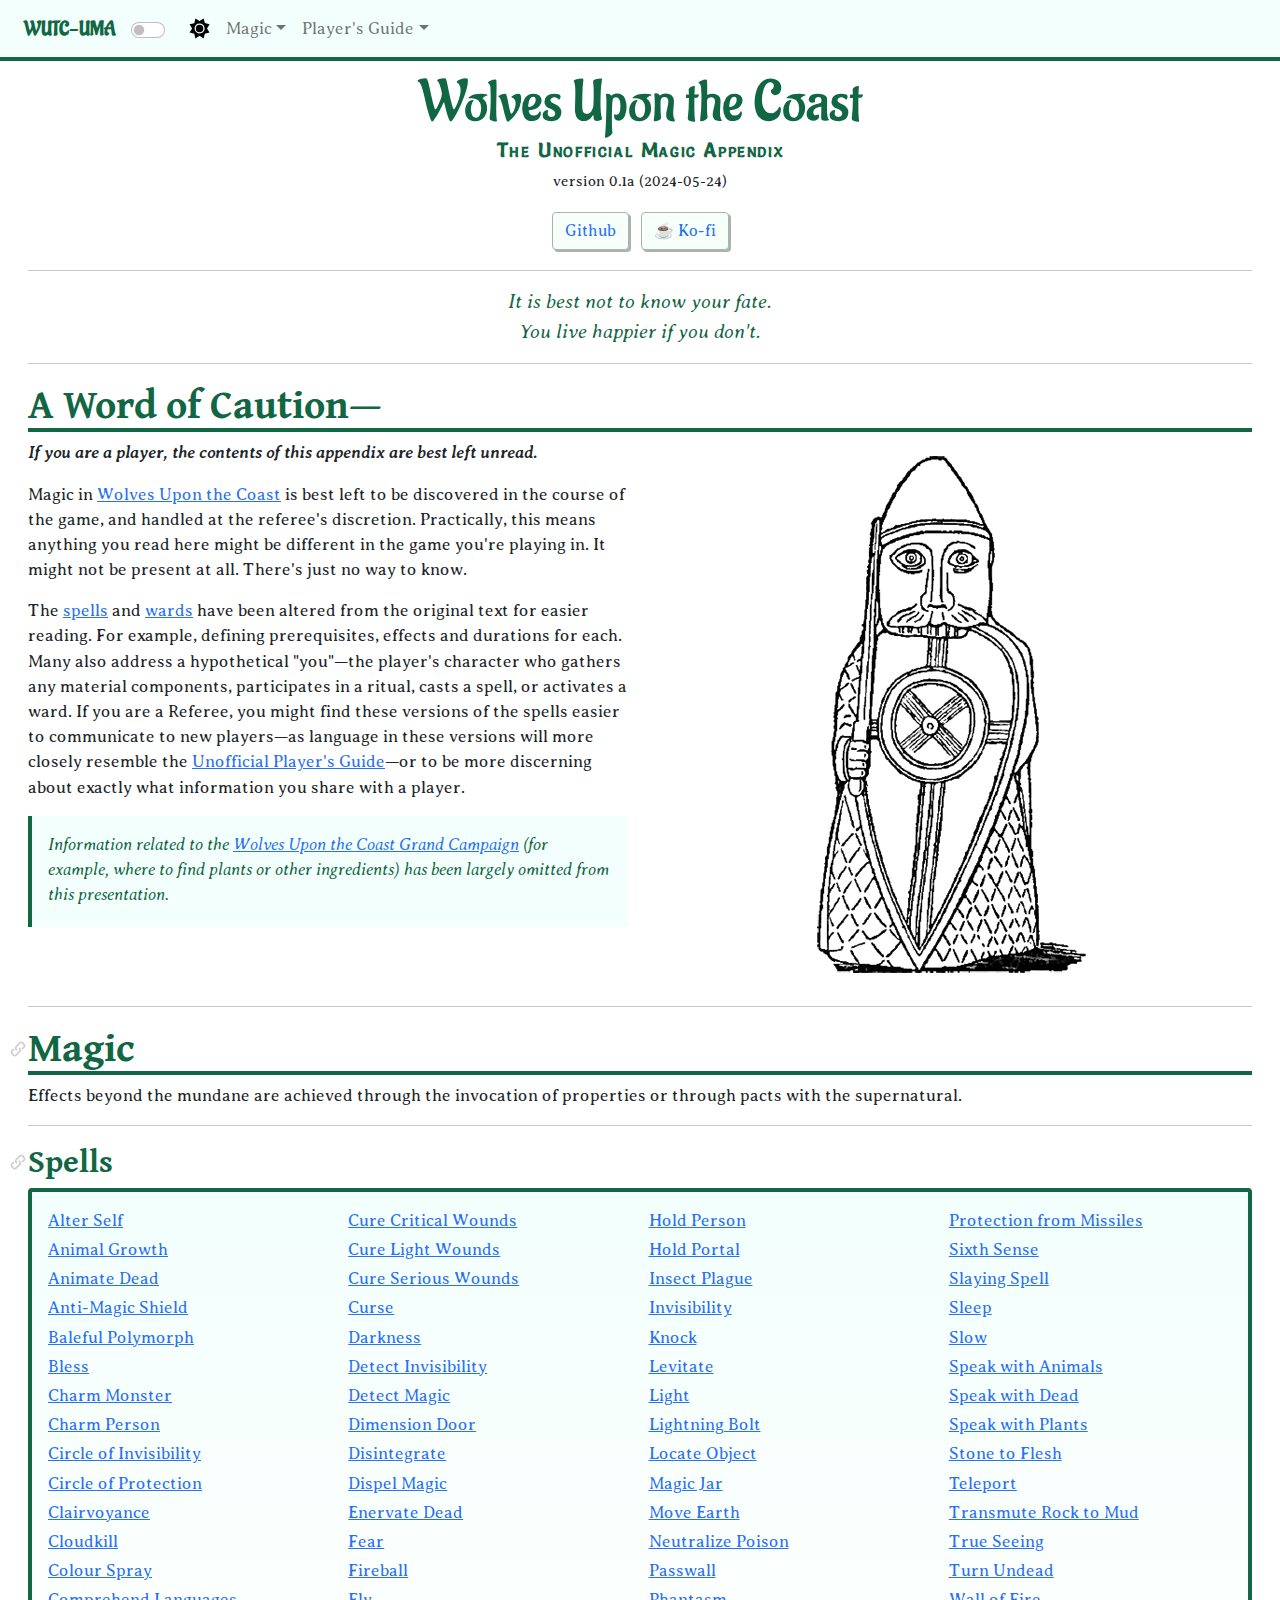
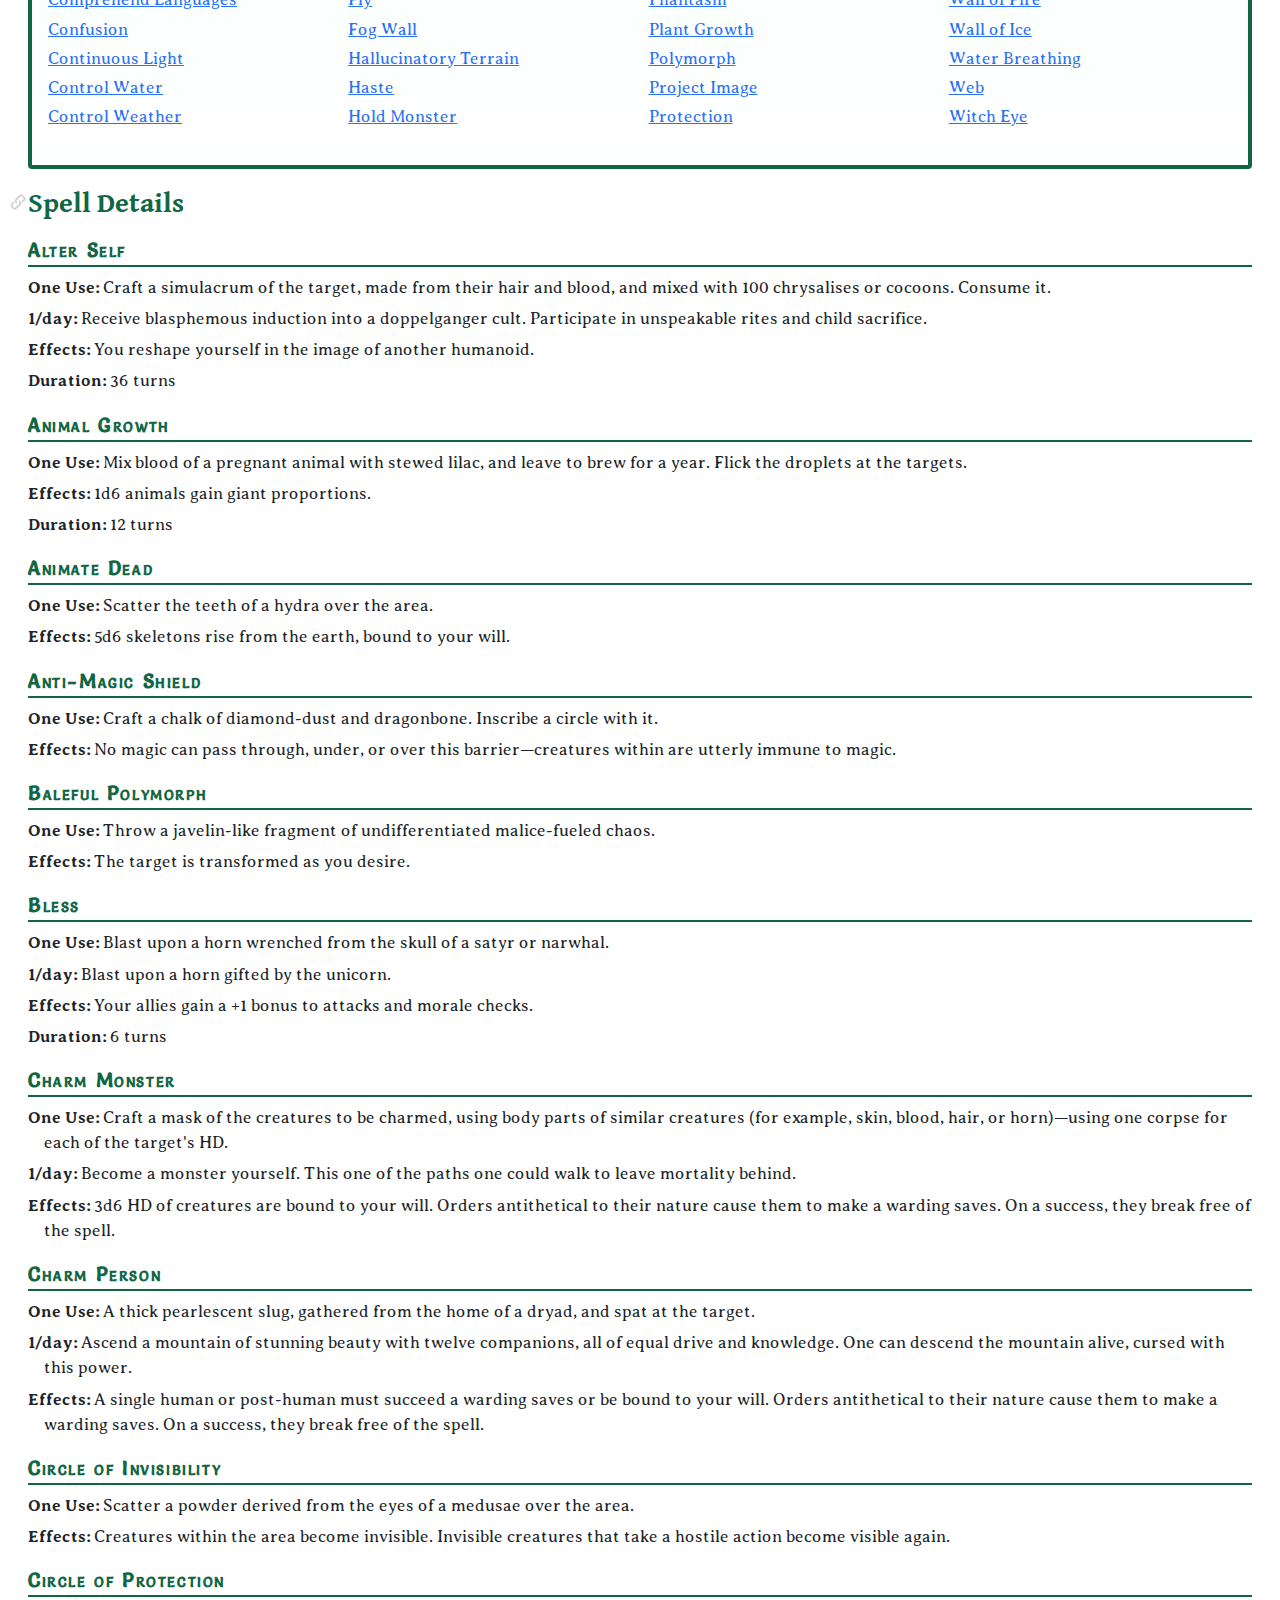
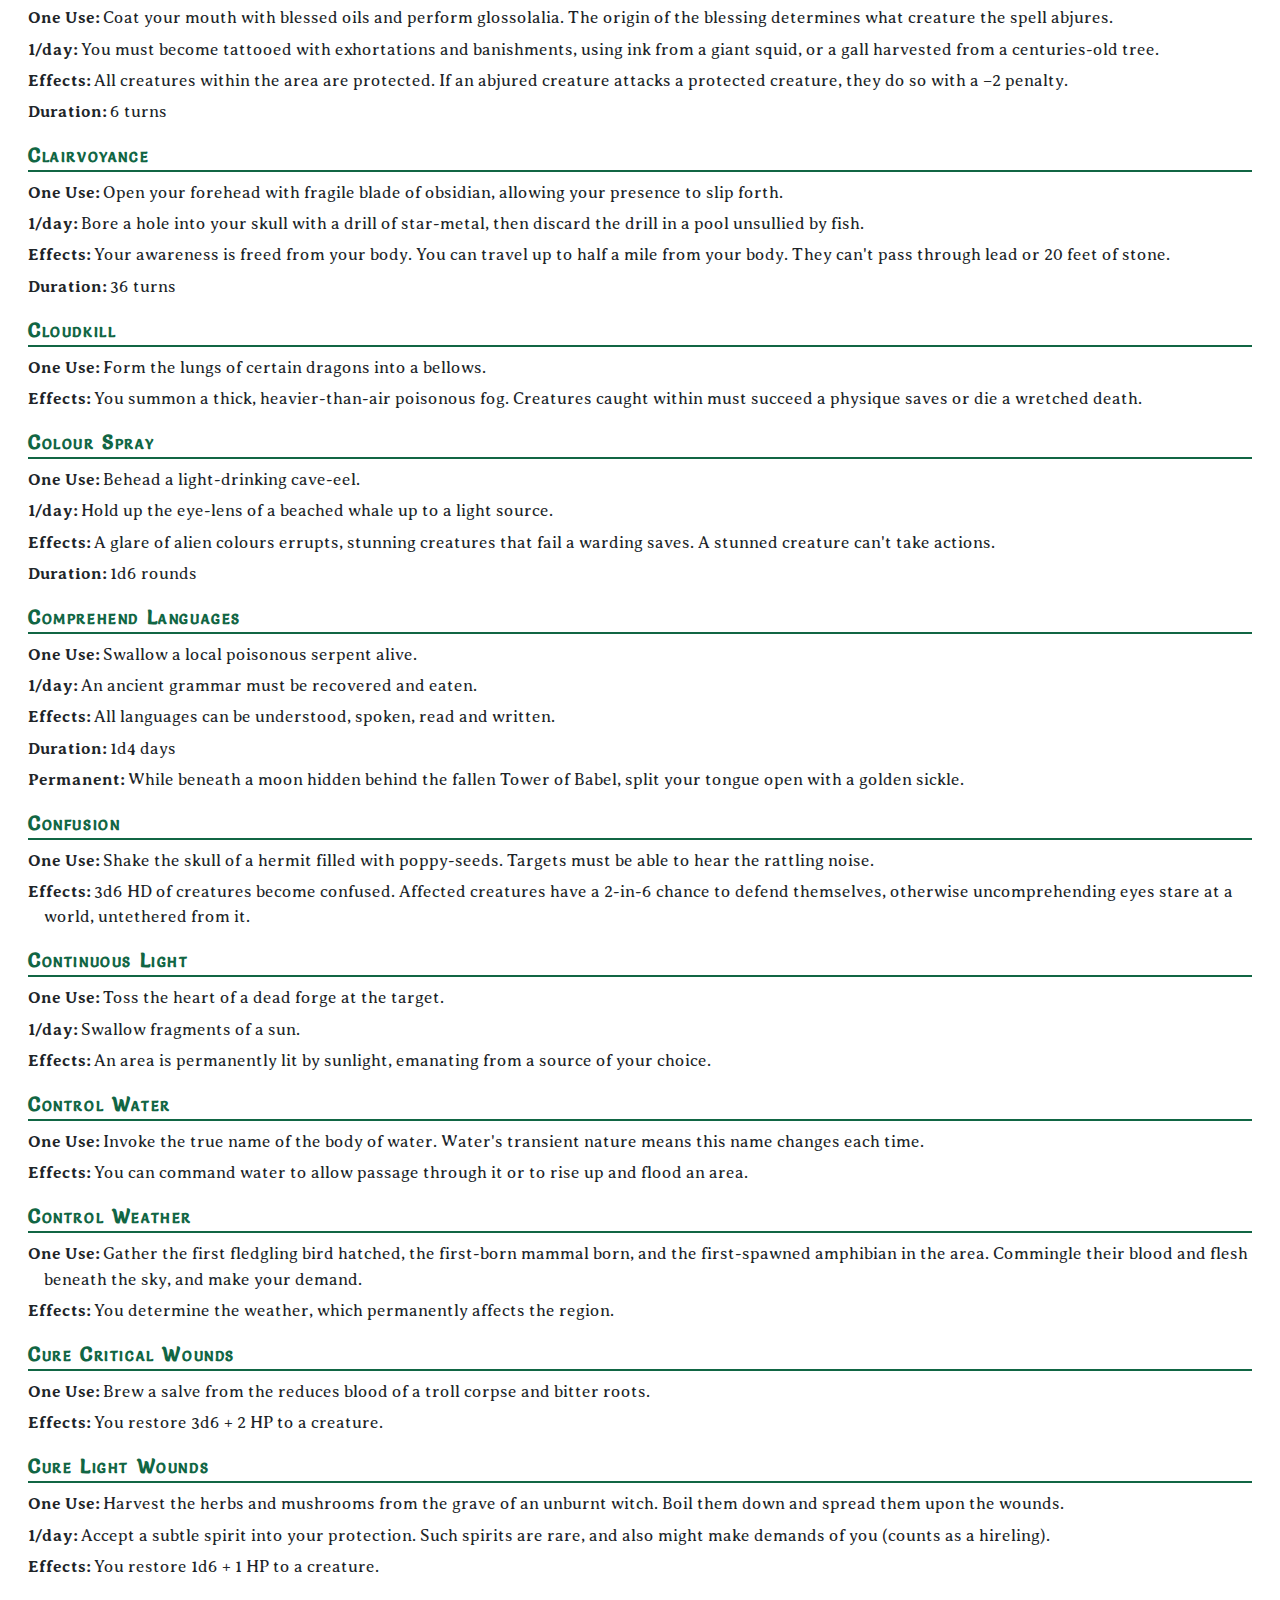
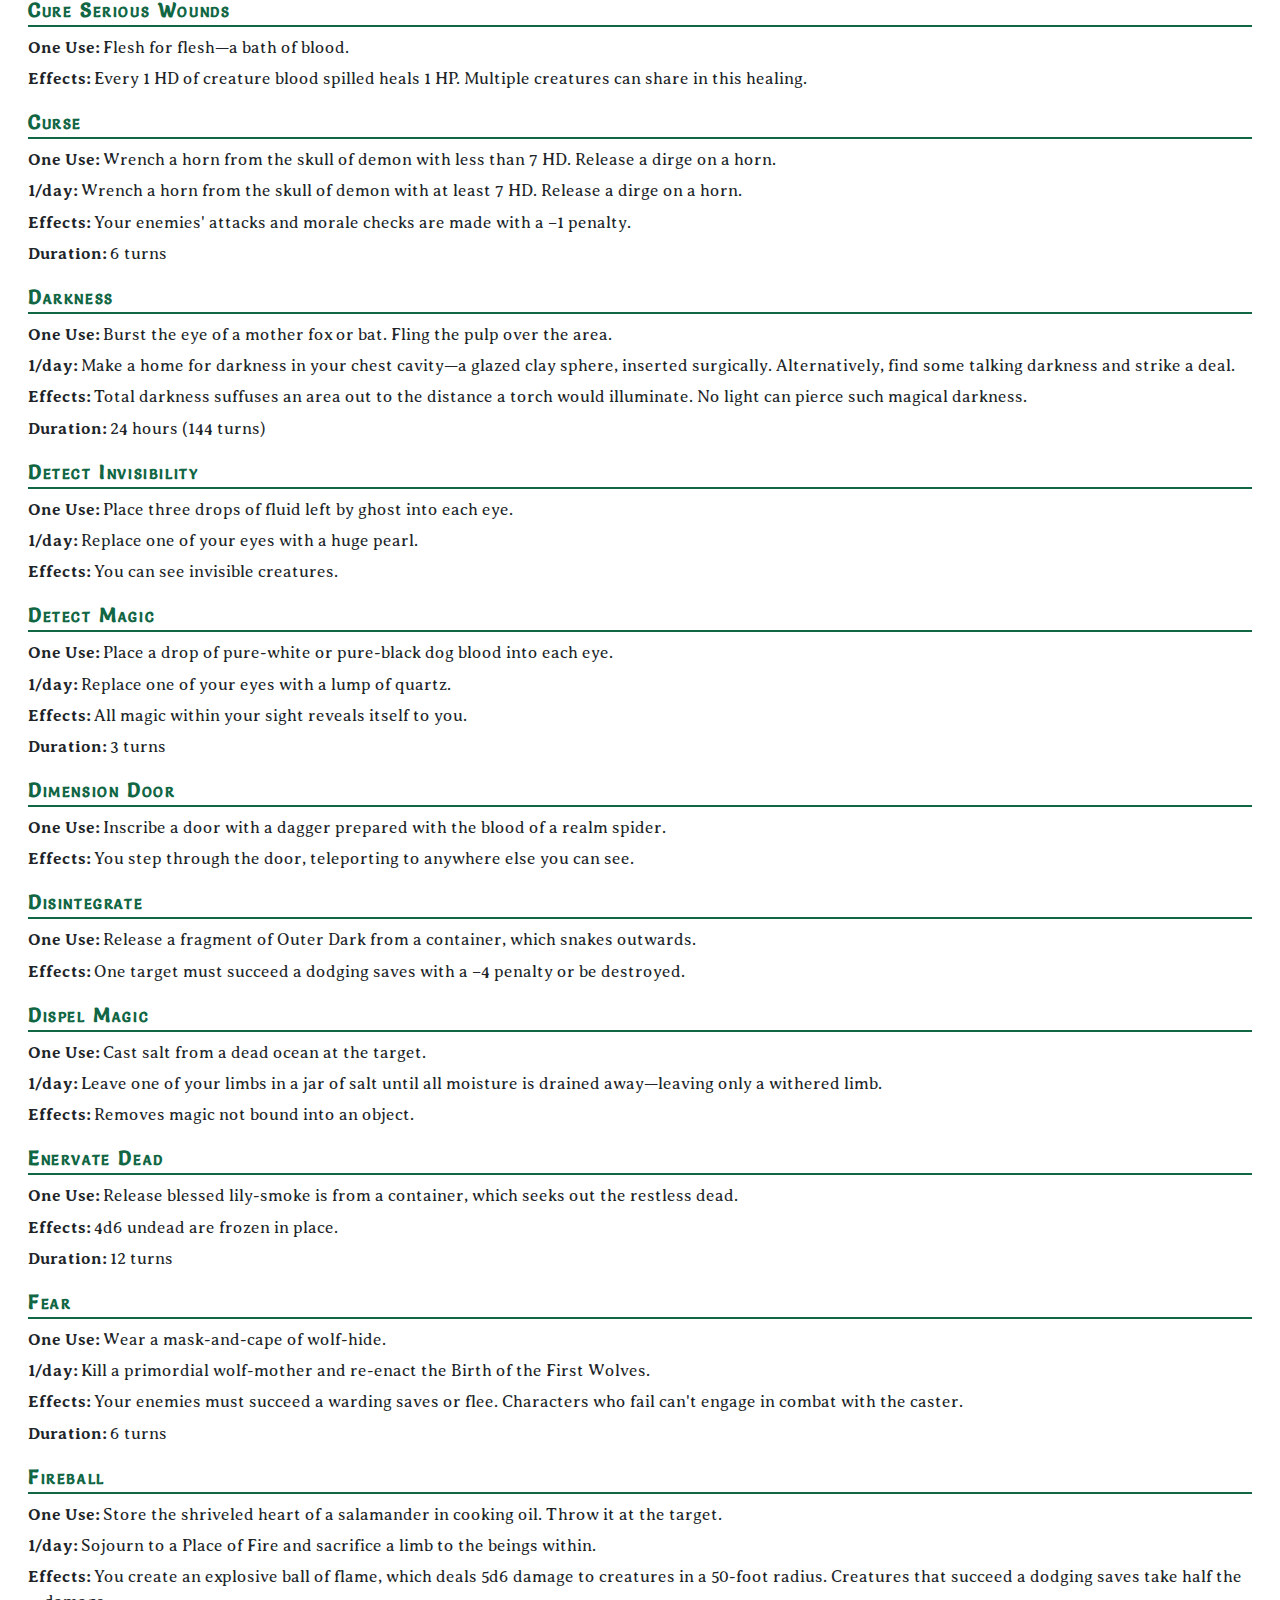
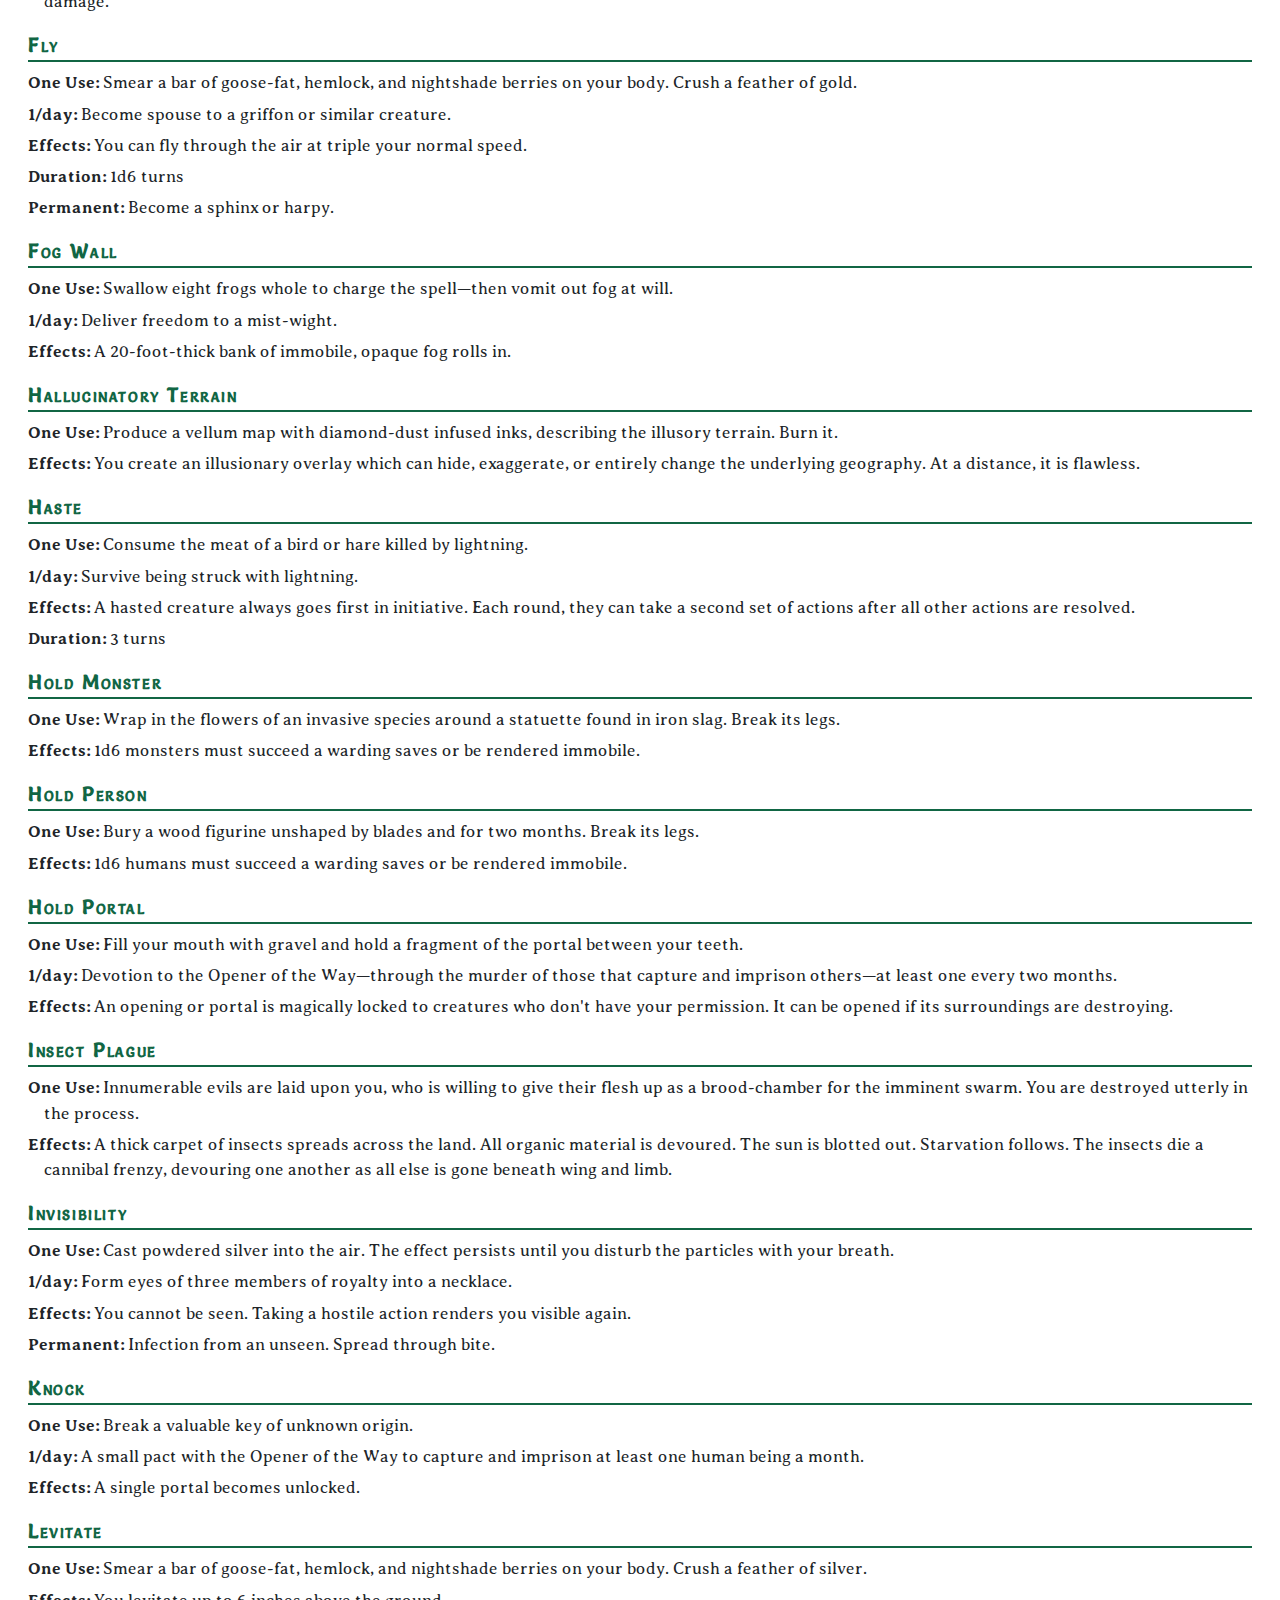
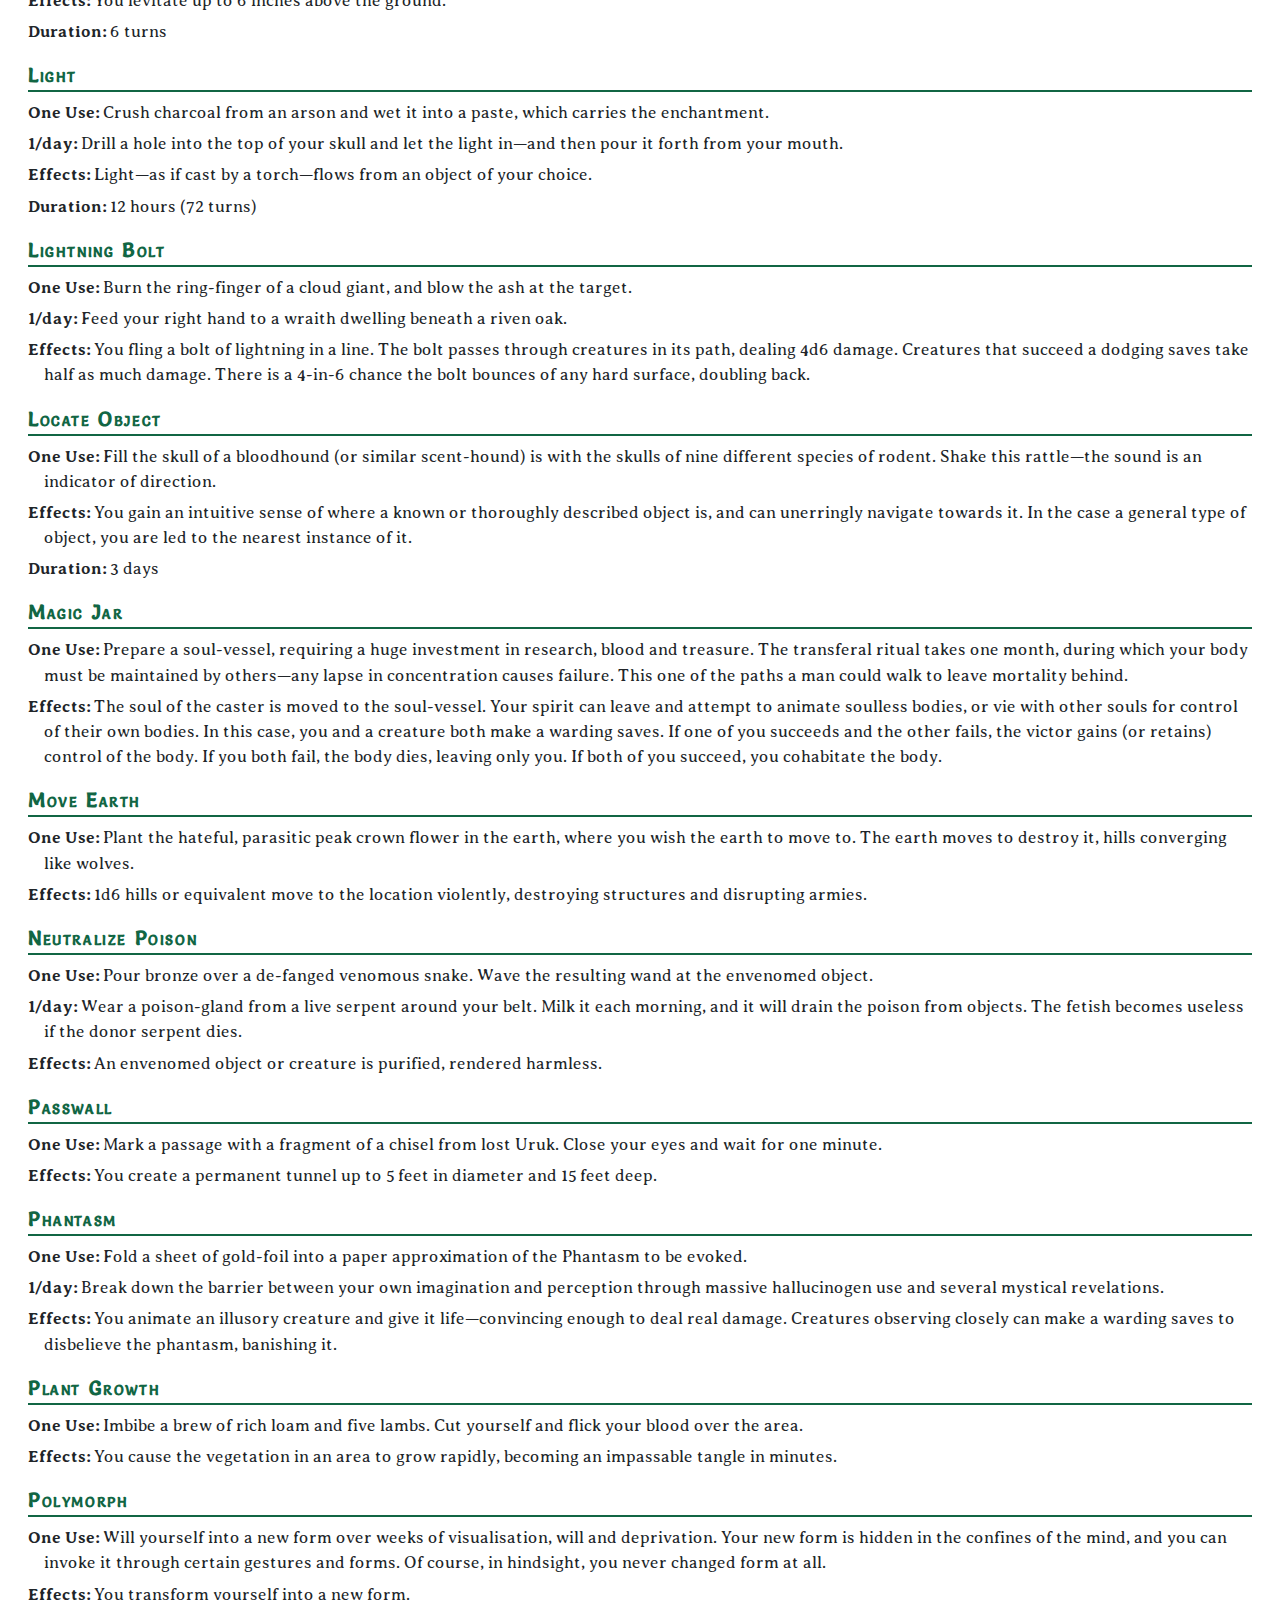
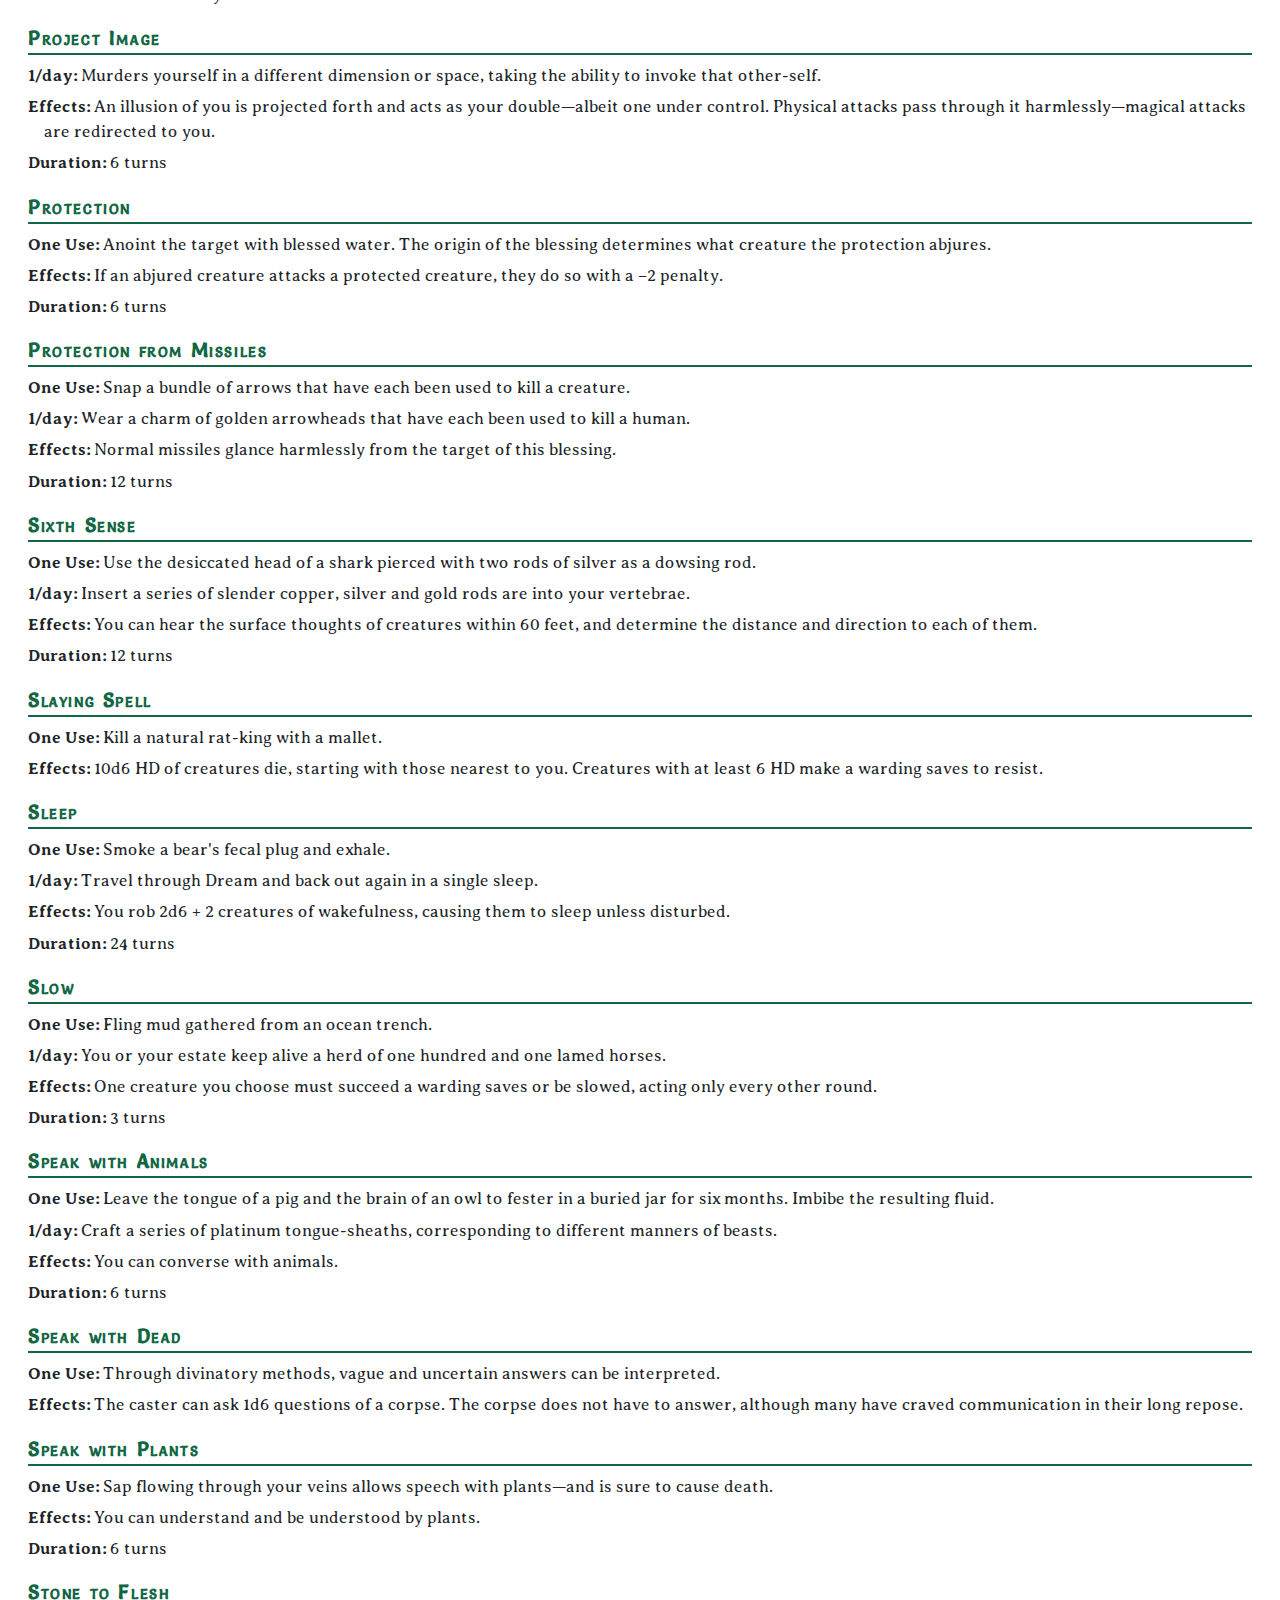
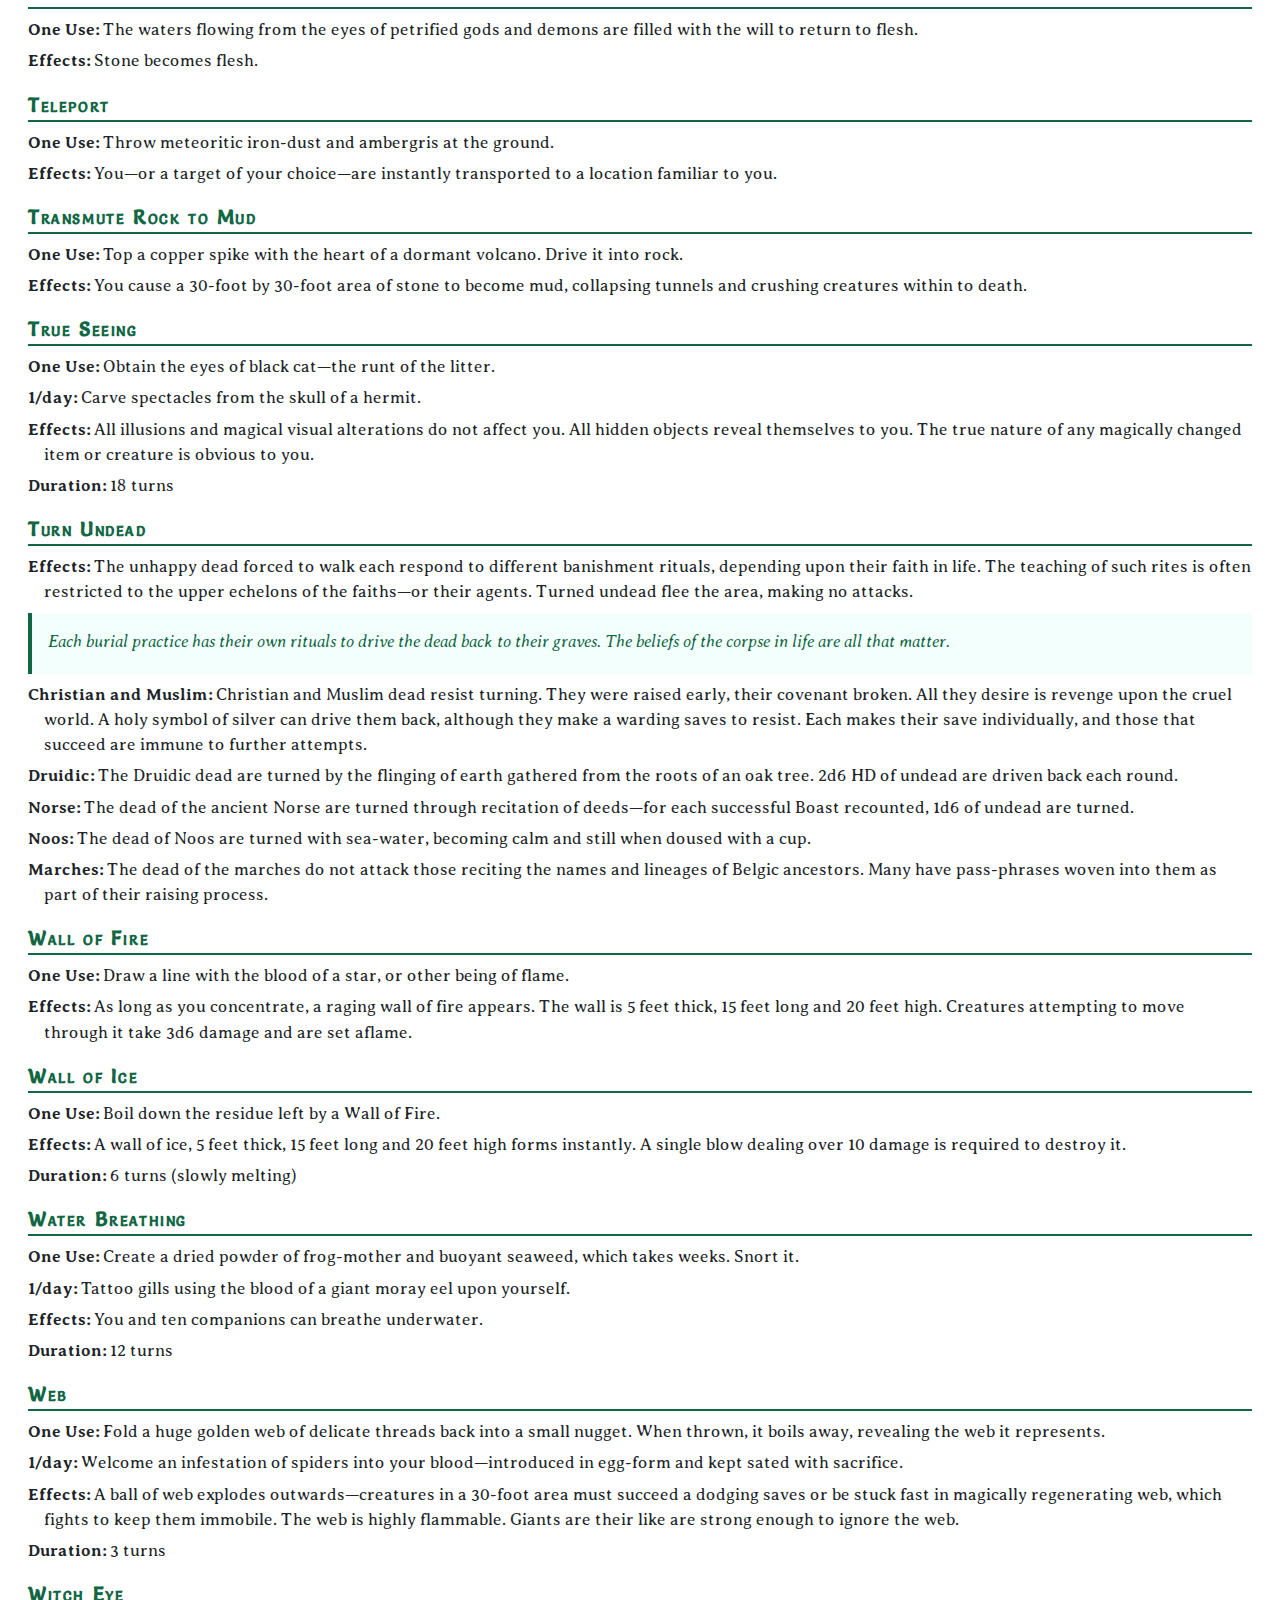
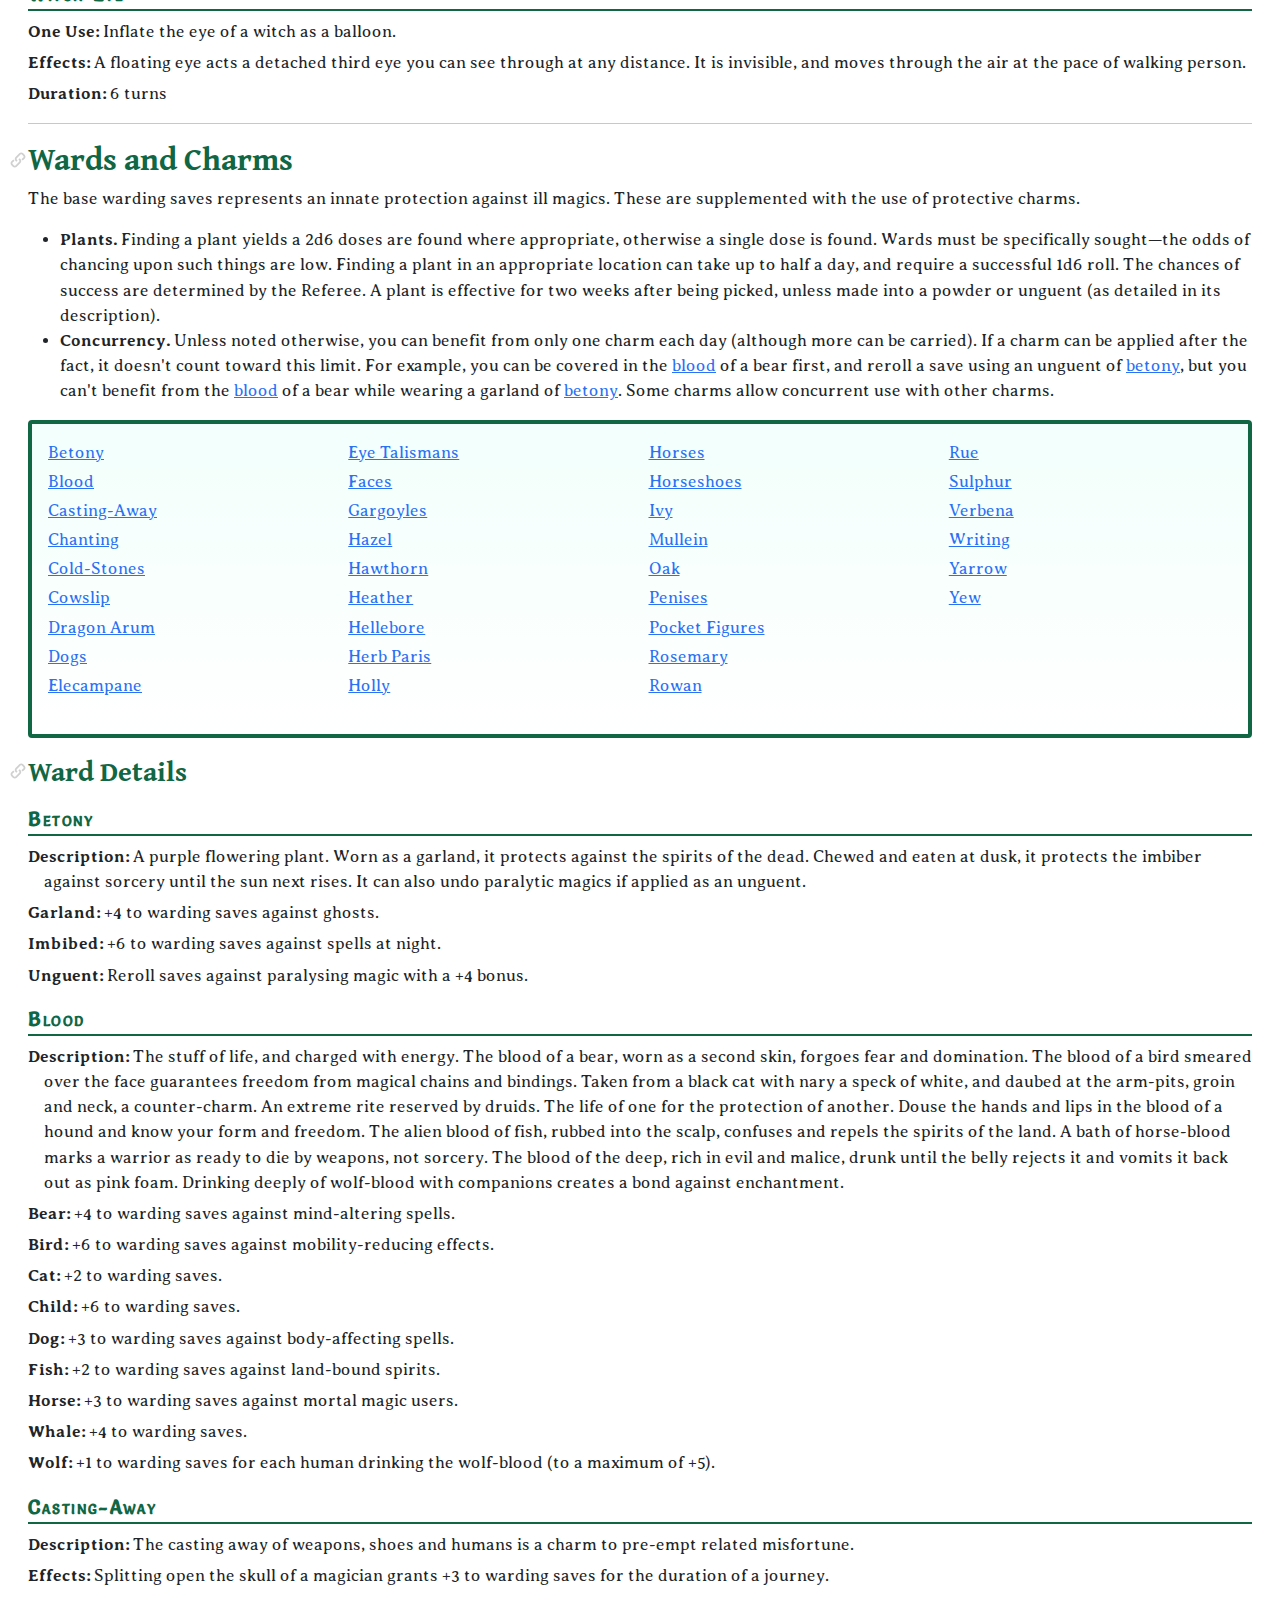
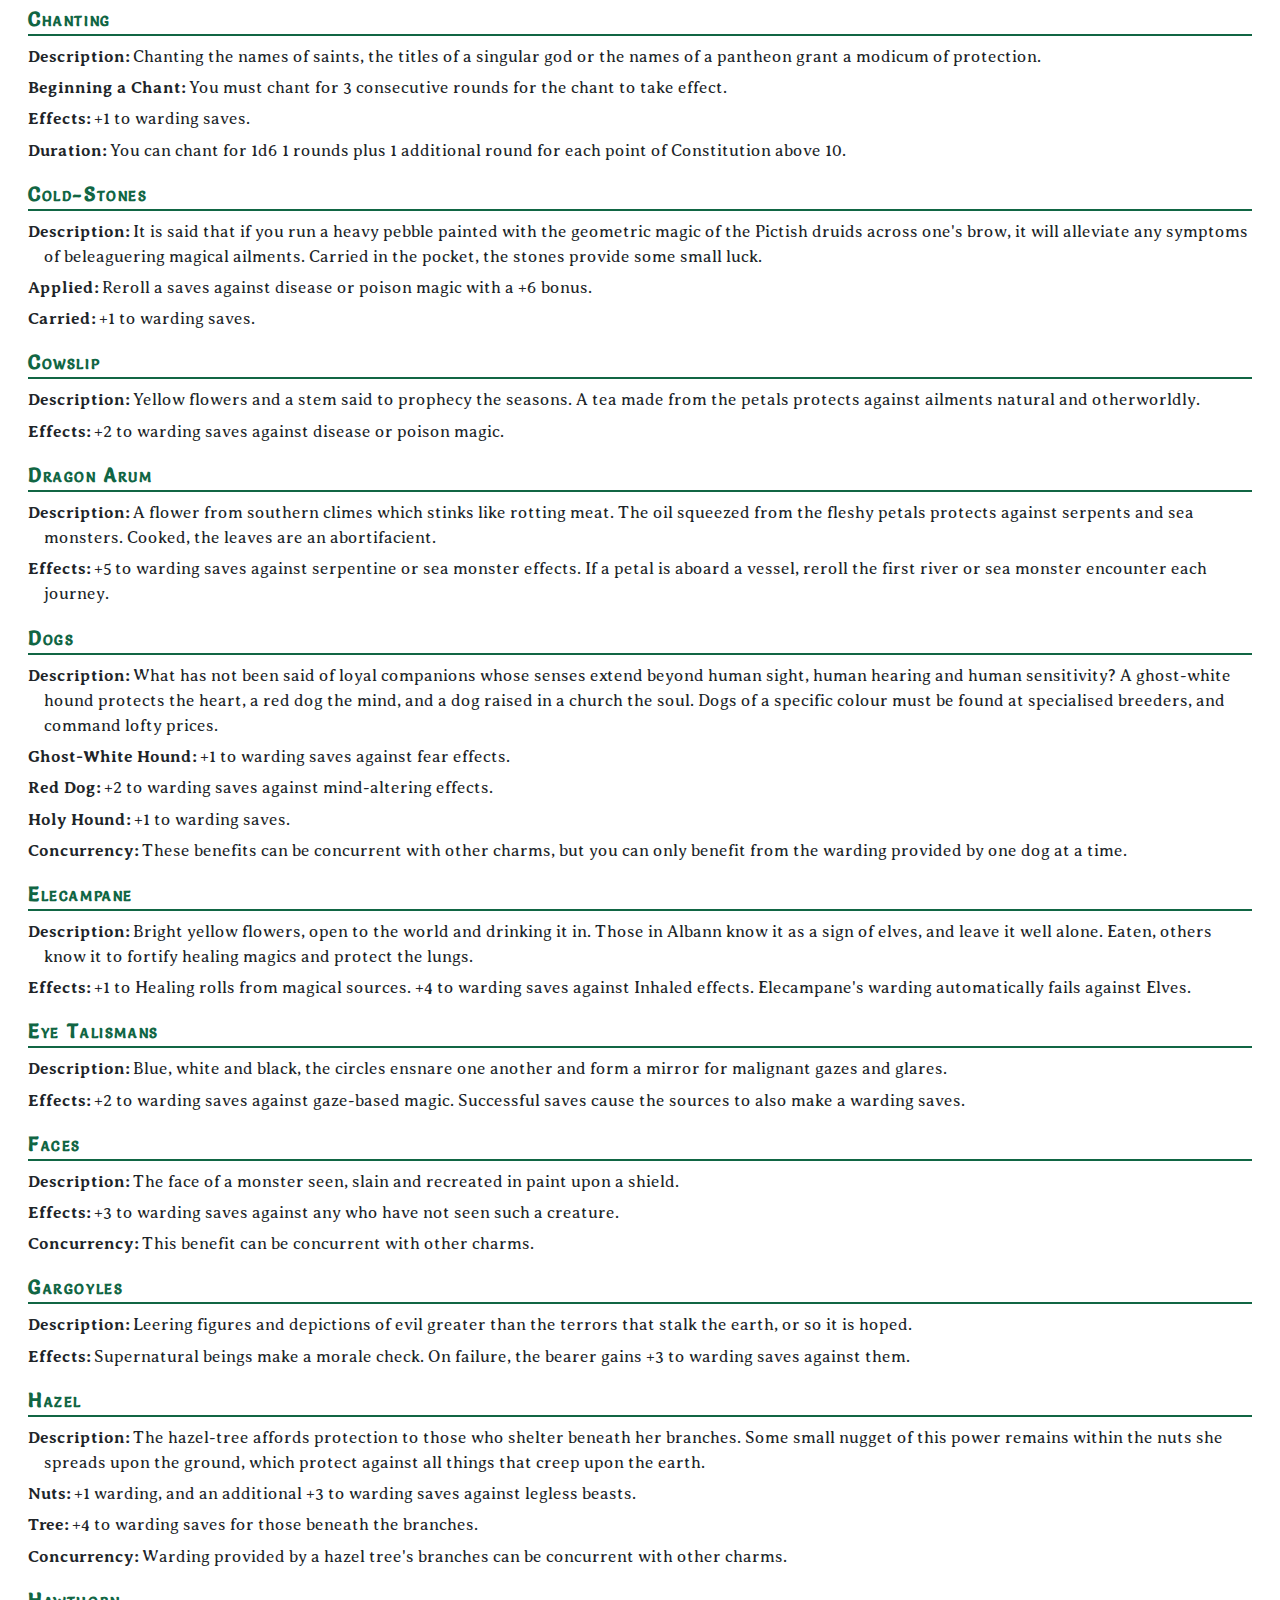
==== magic.html @ 12a51d19 "Add files via upload" ====
<!DOCTYPE html>
<html lang="en">
<head>
	<title>Wolves Upon the Coast: The Unofficial Player's Guide</title>
	<meta property="og:type" content="website">
	<meta property="og:url" content="https://callmepartario.github.io/wutc">
	<meta property="og:title" content="Wolves Upon the Coast: The Unofficial Player's Guide">
	<meta property="og:description" content="An unoficial player's guide for Wolves Upon the Coast by Luke Gearing.">
	<meta property="og:image" content="https://upload.wikimedia.org/wikipedia/commons/8/8e/6NpLOqOsJ7.jpg">
	<meta charset="utf-8">
	<meta name="viewport" content="width=device-width, initial-scale=1, shrink-to-fit=no">
	<link rel="stylesheet" href="css/bootstrap.min.css">
	<link rel="stylesheet" href="css/wutc.css">
	<link rel="manifest" href="manifest.json">
	<link rel="apple-touch-icon" sizes="180x180" href="icon/apple-touch-icon.png">
	<link rel="icon" type="image/png" sizes="32x32" href="icon/favicon-32x32.png">
	<link rel="icon" type="image/png" sizes="16x16" href="icon/favicon-16x16.png">
	<meta name="theme-color" content="#625">
</head>
<body class="theme-light">
<nav id="wutc-navbar" class="container-xxl navbar navbar-expand-md navbar-light theme-light sticky-top wutc-navbar">
	<div class="container-xxl">
		<a class="navbar-brand" href="#top">WUTC-UMA</a>
		<div class="form-check form-switch ms-auto mt-2 me-2 float-end" aria-hidden="true">
			<label class="form-check-label ms-3" for="lightSwitch">
				<img class="wutc-icon img-light d-block" src="images/mode-sun.svg" alt="Light Mode">
				<img class="wutc-icon img-dark d-block" src="images/mode-moon.svg" alt="Dark Mode">
			</label>
			<input class="form-check-input" type="checkbox" id="lightSwitch">
		</div>
		<button class="navbar-toggler" type="button" data-bs-toggle="collapse" data-bs-target="#navbarNavDarkDropdown" aria-controls="navbarNavDarkDropdown" aria-expanded="false" aria-label="Toggle navigation">
		<span class="navbar-toggler-icon"></span>
		</button>
		<div class="collapse navbar-collapse" id="navbarNavDarkDropdown">
			<ul class="navbar-nav">
				<li class="nav-item dropdown">
					<a class="nav-link dropdown-toggle" href="#" id="wutc-navbar-magic" role="button" data-bs-toggle="dropdown" aria-expanded="false">Magic</a>
					<ul class="dropdown-menu dropdown-menu-light theme-light" aria-labelledby="wutc-navbar-magic">
						<li><a class="dropdown-item wutc-nav" href="#spells">Spells</a></li>
						<li><a class="dropdown-item wutc-nav" href="#wards">Wards and Charms</a></li>
					</ul>
				</li>
				<li class="nav-item dropdown">
					<a class="nav-link dropdown-toggle" href="#" id="wutc-navbar-return" role="button" data-bs-toggle="dropdown" aria-expanded="false">Player's Guide</a>
					<ul class="dropdown-menu dropdown-menu-light theme-light" aria-labelledby="wutc-navbar-return">
						<li><a class="dropdown-item wutc-nav" href="index.html">Return</a></li>
					</ul>
				</li>
			</ul>
		</div>
	</div>
</nav>
<div class="container-xxl mb-1 print-across theme-light" id="wutc-content">
<main class="ps-3 pe-3">
<div class="theme-light">
<h1 class="pt-2 text-center" id="top">
	Wolves Upon the Coast
	<span class="wutc-subtitle">The Unofficial Magic Appendix</span>
</h1>
<p class="small text-center">version 0.1a (2024-05-24)</p>
<ul class="list-inline text-center">
	<!--
	<li class="list-inline-item"><a class="btn btn-light mt-1 mb-1 theme-light border text-white" href="/pdfs/">Download PDF</a></li>
	-->

	<li class="list-inline-item"><a class="btn btn-light mt-1 mb-1 theme-light border text-white" href="https://github.com/callmepartario/wutc">Github</a></li>
	<li class="list-inline-item"><a class="btn btn-light mt-1 mb-1 theme-light border text-white" href="https://ko-fi.com/oldgus">&#9749; Ko-fi</a></li>
</ul>
<hr>

<p class="wutc-quote">
	<span class="d-block">It is best not to know your fate. </span>
	<span class="d-block">You live happier if you don't.</span>
</p>
<hr>

<h2>A Word of Caution&mdash;</h2>
<div class="row">
	<div class="col-md-6">
		<p><strong><em>If you are a player, the contents of this appendix are best left unread.</em></strong></p>
		<p>Magic in <a href="https://lukegearing.blot.im/wolves-upon-the-coast">Wolves Upon the Coast</a> is best left to be discovered in the course of the game, and handled at the referee's discretion. Practically, this means anything you read here might be different in the game you're playing in. It might not be present at all. There's just no way to know.</p>
		<p>The <a href="#spells">spells</a> and <a href="#warding">wards</a> have been altered from the original text for easier reading. For example, defining prerequisites, effects and durations for each. Many also address a hypothetical "you"&mdash;the player's character who gathers any material components, participates in a ritual, casts a spell, or activates a ward. If you are a Referee, you might find these versions of the spells easier to communicate to new players&mdash;as language in these versions will more closely resemble the <a href="index.html">Unofficial Player's Guide</a>&mdash;or to be more discerning about exactly what information you share with a player.</p>
		<div class="wutc-sidebar theme-light pt-3 pb-1 ps-3 pe-3 mt-2 mb-2">
			<p>Information related to the <a href="https://lukegearing.itch.io/wolves-upon-the-coast-grand-campaign">Wolves Upon the Coast Grand Campaign</a>  (for example, where to find plants or other ingredients) has been largely omitted from this presentation.</p>
		</div>
	</div>
	<div class="col-md-6">
		<div class="text-center">
			<img class="img-fluid wutc-image" src="images/magic.webp" alt="Illustration: carved figurine">	
		</div>
	</div>
</div>
<hr>

<h2 id="magic">Magic<a class="wutc-header-anchor" href="#magic" title="Permalink" aria-hidden="true"></a></h2>
<p>Effects beyond the mundane are achieved through the invocation of properties or through pacts with the supernatural.</p>
<hr>
<h3 id="spells">Spells<a class="wutc-header-anchor" href="#spells" title="Permalink" aria-hidden="true"></a></h3>
<div class="alert">
	<ul class="list-unstyled wutc-qr">
		<li><a href="#details-spell-alter-self">Alter Self</a></li>
		<li><a href="#details-spell-animal-growth">Animal Growth</a></li>
		<li><a href="#details-spell-animate-dead">Animate Dead</a></li>
		<li><a href="#details-spell-anti-magic-shield">Anti-Magic Shield</a></li>
		<li><a href="#details-spell-baleful-polymorph">Baleful Polymorph</a></li>
		<li><a href="#details-spell-bless">Bless</a></li>
		<li><a href="#details-spell-charm-monster">Charm Monster</a></li>
		<li><a href="#details-spell-charm-person">Charm Person</a></li>
		<li><a href="#details-spell-circle-of-invisibility">Circle of Invisibility</a></li>
		<li><a href="#details-spell-circle-of-protection">Circle of Protection</a></li>
		<li><a href="#details-spell-clairvoyance">Clairvoyance</a></li>
		<li><a href="#details-spell-cloudkill">Cloudkill</a></li>
		<li><a href="#details-spell-colour-spray">Colour Spray</a></li>
		<li><a href="#details-spell-comprehend-languages">Comprehend Languages</a></li>
		<li><a href="#details-spell-confusion">Confusion</a></li>
		<li><a href="#details-spell-continuous-light">Continuous Light</a></li>
		<li><a href="#details-spell-control-water">Control Water</a></li>
		<li><a href="#details-spell-control-weather">Control Weather</a></li>
		<li><a href="#details-spell-cure-critical-wounds">Cure Critical Wounds</a></li>
		<li><a href="#details-spell-cure-light-wounds">Cure Light Wounds</a></li>
		<li><a href="#details-spell-cure-serious-wounds">Cure Serious Wounds</a></li>
		<li><a href="#details-spell-curse">Curse</a></li>
		<li><a href="#details-spell-darkness">Darkness</a></li>
		<li><a href="#details-spell-detect-invisibility">Detect Invisibility</a></li>
		<li><a href="#details-spell-detect-magic">Detect Magic</a></li>
		<li><a href="#details-spell-dimension-door">Dimension Door</a></li>
		<li><a href="#details-spell-disintegrate">Disintegrate</a></li>
		<li><a href="#details-spell-dispel-magic">Dispel Magic</a></li>
		<li><a href="#details-spell-enervate-dead">Enervate Dead</a></li>
		<li><a href="#details-spell-fear">Fear</a></li>
		<li><a href="#details-spell-fireball">Fireball</a></li>
		<li><a href="#details-spell-fly">Fly</a></li>
		<li><a href="#details-spell-fog-wall">Fog Wall</a></li>
		<li><a href="#details-spell-hallucinatory-terrain">Hallucinatory Terrain</a></li>
		<li><a href="#details-spell-haste">Haste</a></li>
		<li><a href="#details-spell-hold-monster">Hold Monster</a></li>
		<li><a href="#details-spell-hold-person">Hold Person</a></li>
		<li><a href="#details-spell-hold-portal">Hold Portal</a></li>
		<li><a href="#details-spell-insect-plague">Insect Plague</a></li>
		<li><a href="#details-spell-invisibility">Invisibility</a></li>
		<li><a href="#details-spell-knock">Knock</a></li>
		<li><a href="#details-spell-levitate">Levitate</a></li>
		<li><a href="#details-spell-light">Light</a></li>
		<li><a href="#details-spell-lightning-bolt">Lightning Bolt</a></li>
		<li><a href="#details-spell-locate-object">Locate Object</a></li>
		<li><a href="#details-spell-magic-jar">Magic Jar</a></li>
		<li><a href="#details-spell-move-earth">Move Earth</a></li>
		<li><a href="#details-spell-neutralize-poison">Neutralize Poison</a></li>
		<li><a href="#details-spell-passwall">Passwall</a></li>
		<li><a href="#details-spell-phantasm">Phantasm</a></li>
		<li><a href="#details-spell-plant-growth">Plant Growth</a></li>
		<li><a href="#details-spell-polymorph">Polymorph</a></li>
		<li><a href="#details-spell-project-image">Project Image</a></li>
		<li><a href="#details-spell-protection">Protection</a></li>
		<li><a href="#details-spell-protection-from-missiles">Protection from Missiles</a></li>
		<li><a href="#details-spell-sixth-sense">Sixth Sense</a></li>
		<li><a href="#details-spell-slaying-spell">Slaying Spell</a></li>
		<li><a href="#details-spell-sleep">Sleep</a></li>
		<li><a href="#details-spell-slow">Slow</a></li>
		<li><a href="#details-spell-speak-with-animals">Speak with Animals</a></li>
		<li><a href="#details-spell-speak-with-dead">Speak with Dead</a></li>
		<li><a href="#details-spell-speak-with-plants">Speak with Plants</a></li>
		<li><a href="#details-spell-stone-to-flesh">Stone to Flesh</a></li>
		<li><a href="#details-spell-teleport">Teleport</a></li>
		<li><a href="#details-spell-transmute-rock-to-mud">Transmute Rock to Mud</a></li>
		<li><a href="#details-spell-true-seeing">True Seeing</a></li>
		<li><a href="#details-spell-turn-undead">Turn Undead</a></li>
		<li><a href="#details-spell-wall-of-fire">Wall of Fire</a></li>
		<li><a href="#details-spell-wall-of-ice">Wall of Ice</a></li>
		<li><a href="#details-spell-water-breathing">Water Breathing</a></li>
		<li><a href="#details-spell-web">Web</a></li>
		<li><a href="#details-spell-witch-eye">Witch Eye</a></li>
	</ul>
</div>
<h4 id="spell-details">Spell Details<a class="wutc-header-anchor" href="#spell-details" title="Permalink" aria-hidden="true"></a></h4>
<ul class="list-unstyled wutc-list-details">
	<li id="details-spell-alter-self">
		<span class="wutc-detail-item">Alter Self</span>
		<ul class="list-unstyled">
			<li><strong>One Use:</strong> Craft a simulacrum of the target, made from their hair and blood, and mixed with 100 chrysalises or cocoons. Consume it.</li>
			<li><strong>1/day:</strong> Receive blasphemous induction into a doppelganger cult. Participate in unspeakable rites and child sacrifice.</li>
			<li><strong>Effects:</strong> You reshape yourself in the image of another humanoid.</li>
			<li><strong>Duration:</strong> 36 turns</a></li>
		</ul>
	</li>
	<li id="details-spell-animal-growth">
		<span class="wutc-detail-item">Animal Growth</span>
		<ul class="list-unstyled">
			<li><strong>One Use:</strong> Mix blood of a pregnant animal with stewed lilac, and leave to brew for a year. Flick the droplets at the targets.</li>
			<li><strong>Effects:</strong> 1d6 animals gain giant proportions.</li>
			<li><strong>Duration:</strong> 12 turns</a></li>
		</ul>
	</li>
	<li id="details-spell-animate-dead">
		<span class="wutc-detail-item">Animate Dead</span>
		<ul class="list-unstyled">
			<li><strong>One Use:</strong> Scatter the teeth of a hydra over the area.</li>
			<li><strong>Effects:</strong> 5d6 skeletons rise from the earth, bound to your will.</li>
		</ul>
	</li>
	<li id="details-spell-anti-magic-shield">
		<span class="wutc-detail-item">Anti-Magic Shield</span>
		<ul class="list-unstyled">
			<li><strong>One Use:</strong> Craft a chalk of diamond-dust and dragonbone. Inscribe a circle with it.</li>
			<li><strong>Effects:</strong> No magic can pass through, under, or over this barrier&mdash;creatures within are utterly immune to magic.</li>
		</ul>
	</li>
	<li id="details-spell-baleful-polymorph">
		<span class="wutc-detail-item">Baleful Polymorph</span>
		<ul class="list-unstyled">
			<li><strong>One Use:</strong> Throw a javelin-like fragment of undifferentiated malice-fueled chaos.</li>
			<li><strong>Effects:</strong> The target is transformed as you desire.</li>
		</ul>
	</li>
	<li id="details-spell-bless">
		<span class="wutc-detail-item">Bless</span>
		<ul class="list-unstyled">
			<li><strong>One Use:</strong> Blast upon a horn wrenched from the skull of a satyr or narwhal.</li>
			<li><strong>1/day:</strong> Blast upon a horn gifted by the unicorn.</li>
			<li><strong>Effects:</strong> Your allies gain a +1 bonus to attacks and morale checks.</li>
			<li><strong>Duration:</strong> 6 turns</a></li>
		</ul>
	</li>
	<li id="details-spell-charm-monster">
		<span class="wutc-detail-item">Charm Monster</span>
		<ul class="list-unstyled">
			<li><strong>One Use:</strong> Craft a mask of the creatures to be charmed, using body parts of similar creatures (for example, skin, blood, hair, or horn)&mdash;using one corpse for each of the target's HD.</li>
			<li><strong>1/day:</strong> Become a monster yourself. This one of the paths one could walk to leave mortality behind.</li>
			<li><strong>Effects:</strong> 3d6 HD of creatures are bound to your will. Orders antithetical to their nature cause them to make a warding saves. On a success, they break free of the spell.</li>
		</ul>
	</li>
	<li id="details-spell-charm-person">
		<span class="wutc-detail-item">Charm Person</span>
		<ul class="list-unstyled">
			<li><strong>One Use:</strong> A thick pearlescent slug, gathered from the home of a dryad, and spat at the target.</li>
			<li><strong>1/day:</strong> Ascend a mountain of stunning beauty with twelve companions, all of equal drive and knowledge. One can descend the mountain alive, cursed with this power.</li>
			<li><strong>Effects:</strong> A single human or post-human must succeed a warding saves or be bound to your will. Orders antithetical to their nature cause them to make a warding saves. On a success, they break free of the spell.</li>
		</ul>
	</li>
	<li id="details-spell-circle-of-invisibility">
		<span class="wutc-detail-item">Circle of Invisibility</span>
		<ul class="list-unstyled">
			<li><strong>One Use:</strong> Scatter a powder derived from the eyes of a medusae over the area.</li>
			<li><strong>Effects:</strong> Creatures within the area become invisible. Invisible creatures that take a hostile action become visible again.</li>
		</ul>
	</li>
	<li id="details-spell-circle-of-protection">
		<span class="wutc-detail-item">Circle of Protection</span>
		<ul class="list-unstyled">
			<li><strong>One Use:</strong> Coat your mouth with blessed oils and perform glossolalia. The origin of the blessing determines what creature the spell abjures.</li>
			<li><strong>1/day:</strong> You must become tattooed with exhortations and banishments, using ink from a giant squid, or a gall harvested from a centuries-old tree.</li>
			<li><strong>Effects:</strong> All creatures within the area are protected. If an abjured creature attacks a protected creature, they do so with a &minus;2 penalty.</li>
			<li><strong>Duration:</strong> 6 turns</a></li>
		</ul>
	</li>
	<li id="details-spell-clairvoyance">
		<span class="wutc-detail-item">Clairvoyance</span>
		<ul class="list-unstyled">
			<li><strong>One Use:</strong> Open your forehead with fragile blade of obsidian, allowing your presence to slip forth.</li>
			<li><strong>1/day:</strong> Bore a hole into your skull with a drill of star-metal, then discard the drill in a pool unsullied by fish.</li>
			<li><strong>Effects:</strong> Your awareness is freed from your body. You can travel up to half a mile from your body. They can't pass through lead or 20 feet of stone.</li>
			<li><strong>Duration:</strong> 36 turns</a></li>
		</ul>
	</li>
	<li id="details-spell-cloudkill">
		<span class="wutc-detail-item">Cloudkill</span>
		<ul class="list-unstyled">
			<li><strong>One Use:</strong> Form the lungs of certain dragons into a bellows.</li>
			<li><strong>Effects:</strong> You summon a thick, heavier-than-air poisonous fog. Creatures caught within must succeed a physique saves or die a wretched death.</li>
		</ul>
	</li>
	<li id="details-spell-colour-spray">
		<span class="wutc-detail-item">Colour Spray</span>
		<ul class="list-unstyled">
			<li><strong>One Use:</strong> Behead a light-drinking cave-eel.</li>
			<li><strong>1/day:</strong> Hold up the eye-lens of a beached whale up to a light source.</li>
			<li><strong>Effects:</strong> A glare of alien colours errupts, stunning creatures that fail a warding saves. A stunned creature can't take actions.</li>
			<li><strong>Duration:</strong> 1d6 rounds</li>
		</ul>
	</li>
	<li id="details-spell-comprehend-languages">
		<span class="wutc-detail-item">Comprehend Languages</span>
		<ul class="list-unstyled">
			<li><strong>One Use:</strong> Swallow a local poisonous serpent alive.</li>
			<li><strong>1/day:</strong> An ancient grammar must be recovered and eaten.</li>
			<li><strong>Effects:</strong> All languages can be understood, spoken, read and written.</li>
			<li><strong>Duration:</strong> 1d4 days</li>
			<li><strong>Permanent:</strong> While beneath a moon hidden behind the fallen Tower of Babel, split your tongue open with a golden sickle.</li>
		</ul>
	</li>
	<li id="details-spell-confusion">
		<span class="wutc-detail-item">Confusion</span>
		<ul class="list-unstyled">
			<li><strong>One Use:</strong> Shake the skull of a hermit filled with poppy-seeds. Targets must be able to hear the rattling noise.</li>
			<li><strong>Effects:</strong> 3d6 HD of creatures become confused. Affected creatures have a 2-in-6 chance to defend themselves, otherwise uncomprehending eyes stare at a world, untethered from it.</li>
		</ul>
	</li>
	<li id="details-spell-continuous-light">
		<span class="wutc-detail-item">Continuous Light</span>
		<ul class="list-unstyled">
			<li><strong>One Use:</strong> Toss the heart of a dead forge at the target.</li>
			<li><strong>1/day:</strong> Swallow fragments of a sun.</li>
			<li><strong>Effects:</strong> An area is permanently lit by sunlight, emanating from a source of your choice.</li>
		</ul>
	</li>
	<li id="details-spell-control-water">
		<span class="wutc-detail-item">Control Water</span>
		<ul class="list-unstyled">
			<li><strong>One Use:</strong> Invoke the true name of the body of water. Water's transient nature means this name changes each time.</li>
			<li><strong>Effects:</strong> You can command water to allow passage through it or to rise up and flood an area.</li>
		</ul>
	</li>
	<li id="details-spell-control-weather">
		<span class="wutc-detail-item">Control Weather</span>
		<ul class="list-unstyled">
			<li><strong>One Use:</strong> Gather the first fledgling bird hatched, the first-born mammal born, and the first-spawned amphibian in the area. Commingle their blood and flesh beneath the sky, and make your demand.</li>
			<li><strong>Effects:</strong> You determine the weather, which permanently affects the region.</li>
		</ul>
	</li>
	<li id="details-spell-cure-critical-wounds">
		<span class="wutc-detail-item">Cure Critical Wounds</span>
		<ul class="list-unstyled">
			<li><strong>One Use:</strong> Brew a salve from the reduces blood of a troll corpse and bitter roots.</li>
			<li><strong>Effects:</strong> You restore 3d6 + 2 HP to a creature.</li>
		</ul>
	</li>
	<li id="details-spell-cure-light-wounds">
		<span class="wutc-detail-item">Cure Light Wounds</span>
		<ul class="list-unstyled">
			<li><strong>One Use:</strong> Harvest the herbs and mushrooms from the grave of an unburnt witch. Boil them down and spread them upon the wounds.</li>
			<li><strong>1/day:</strong> Accept a subtle spirit into your protection. Such spirits are rare, and also might make demands of you (counts as a hireling).</li>
			<li><strong>Effects:</strong> You restore 1d6 + 1 HP to a creature.</li>
		</ul>
	</li>
	<li id="details-spell-cure-serious-wounds">
		<span class="wutc-detail-item">Cure Serious Wounds</span>
		<ul class="list-unstyled">
			<li><strong>One Use:</strong> Flesh for flesh&mdash;a bath of blood.</li>
			<li><strong>Effects:</strong> Every 1 HD of creature blood spilled heals 1 HP. Multiple creatures can share in this healing.</li>
		</ul>
	</li>
	<li id="details-spell-curse">
		<span class="wutc-detail-item">Curse</span>
		<ul class="list-unstyled">
			<li><strong>One Use:</strong> Wrench a horn from the skull of demon with less than 7 HD. Release a dirge on a horn.</li>
			<li><strong>1/day:</strong> Wrench a horn from the skull of demon with at least 7 HD. Release a dirge on a horn.</li>
			<li><strong>Effects:</strong> Your enemies' attacks and morale checks are made with a &minus;1 penalty.</li>
			<li><strong>Duration:</strong> 6 turns</a></li>
		</ul>
	</li>
	<li id="details-spell-darkness">
		<span class="wutc-detail-item">Darkness</span>
		<ul class="list-unstyled">
			<li><strong>One Use:</strong> Burst the eye of a mother fox or bat. Fling the pulp over the area.</li>
			<li><strong>1/day:</strong> Make a home for darkness in your chest cavity&mdash;a glazed clay sphere, inserted surgically. Alternatively, find some talking darkness and strike a deal.</li>
			<li><strong>Effects:</strong> Total darkness suffuses an area out to the distance a torch would illuminate. No light can pierce such magical darkness.</li>
			<li><strong>Duration:</strong> 24 hours (144 turns</a>)</li>
		</ul>
	</li>
	<li id="details-spell-detect-invisibility">
		<span class="wutc-detail-item">Detect Invisibility</span>
		<ul class="list-unstyled">
			<li><strong>One Use:</strong> Place three drops of fluid left by ghost into each eye.</li>
			<li><strong>1/day:</strong> Replace one of your eyes with a huge pearl.</li>
			<li><strong>Effects:</strong> You can see invisible creatures.</li>
		</ul>
	</li>
	<li id="details-spell-detect-magic">
		<span class="wutc-detail-item">Detect Magic</span>
		<ul class="list-unstyled">
			<li><strong>One Use:</strong> Place a drop of pure-white or pure-black dog blood into each eye.</li>
			<li><strong>1/day:</strong> Replace one of your eyes with a lump of quartz.</li>
			<li><strong>Effects:</strong> All magic within your sight reveals itself to you.</li>
			<li><strong>Duration:</strong> 3 turns</a></li>
		</ul>
	</li>
	<li id="details-spell-dimension-door">
		<span class="wutc-detail-item">Dimension Door</span>
		<ul class="list-unstyled">
			<li><strong>One Use:</strong> Inscribe a door with a dagger prepared with the blood of a realm spider.</li>
			<li><strong>Effects:</strong> You step through the door, teleporting to anywhere else you can see.</li>
		</ul>
	</li>
	<li id="details-spell-disintegrate">
		<span class="wutc-detail-item">Disintegrate</span>
		<ul class="list-unstyled">
			<li><strong>One Use:</strong> Release a fragment of Outer Dark from a container, which snakes outwards.</li>
			<li><strong>Effects:</strong> One target must succeed a dodging saves with a &minus;4 penalty or be destroyed.</li>
		</ul>
	</li>
	<li id="details-spell-dispel-magic">
		<span class="wutc-detail-item">Dispel Magic</span>
		<ul class="list-unstyled">
			<li><strong>One Use:</strong> Cast salt from a dead ocean at the target.</li>
			<li><strong>1/day:</strong> Leave one of your limbs in a jar of salt until all moisture is drained away&mdash;leaving only a withered limb.</li>
			<li><strong>Effects:</strong> Removes magic not bound into an object.</li>
		</ul>
	</li>
	<li id="details-spell-enervate-dead">
		<span class="wutc-detail-item">Enervate Dead</span>
		<ul class="list-unstyled">
			<li><strong>One Use:</strong> Release blessed lily-smoke is from a container, which seeks out the restless dead.</li>
			<li><strong>Effects:</strong> 4d6 undead are frozen in place.</li>
			<li><strong>Duration:</strong> 12 turns</a></li>
		</ul>
	</li>
	<li id="details-spell-fear">
		<span class="wutc-detail-item">Fear</span>
		<ul class="list-unstyled">
			<li><strong>One Use:</strong> Wear a mask-and-cape of wolf-hide.</li>
			<li><strong>1/day:</strong> Kill a primordial wolf-mother and re-enact the Birth of the First Wolves.</li>
			<li><strong>Effects:</strong> Your enemies must succeed a warding saves or flee. Characters who fail can't engage in combat with the caster.</li>
			<li><strong>Duration:</strong> 6 turns</a></li>
		</ul>
	</li>
	<li id="details-spell-fireball">
		<span class="wutc-detail-item">Fireball</span>
		<ul class="list-unstyled">
			<li><strong>One Use:</strong> Store the shriveled heart of a salamander in cooking oil. Throw it at the target.</li>
			<li><strong>1/day:</strong> Sojourn to a Place of Fire and sacrifice a limb to the beings within.</li>
			<li><strong>Effects:</strong> You create an explosive ball of flame, which deals 5d6 damage to creatures in a 50-foot radius. Creatures that succeed a dodging saves take half the damage.</li>
		</ul>
	</li>
	<li id="details-spell-fly">
		<span class="wutc-detail-item">Fly</span>
		<ul class="list-unstyled">
			<li><strong>One Use:</strong> Smear a bar of goose-fat, hemlock, and nightshade berries on your body. Crush a feather of gold.</li>
			<li><strong>1/day:</strong> Become spouse to a griffon or similar creature.</li>
			<li><strong>Effects:</strong> You can fly through the air at triple your normal speed.</li>
			<li><strong>Duration:</strong> 1d6 turns</a></li>
			<li><strong>Permanent:</strong> Become a sphinx or harpy.</li>
		</ul>
	</li>
	<li id="details-spell-fog-wall">
		<span class="wutc-detail-item">Fog Wall</span>
		<ul class="list-unstyled">
			<li><strong>One Use:</strong> Swallow eight frogs whole to charge the spell&mdash;then vomit out fog at will.</li>
			<li><strong>1/day:</strong> Deliver freedom to a mist-wight.</li>
			<li><strong>Effects:</strong> A 20-foot-thick bank of immobile, opaque fog rolls in.</li>
		</ul>
	</li>
	<li id="details-spell-hallucinatory-terrain">
		<span class="wutc-detail-item">Hallucinatory Terrain</span>
		<ul class="list-unstyled">
			<li><strong>One Use:</strong> Produce a vellum map with diamond-dust infused inks, describing the illusory terrain. Burn it.</li>
			<li><strong>Effects:</strong> You create an illusionary overlay which can hide, exaggerate, or entirely change the underlying geography. At a distance, it is flawless.</li>
		</ul>
	</li>
	<li id="details-spell-haste">
		<span class="wutc-detail-item">Haste</span>
		<ul class="list-unstyled">
			<li><strong>One Use:</strong> Consume the meat of a bird or hare killed by lightning.</li>
			<li><strong>1/day:</strong> Survive being struck with lightning.</li>
			<li><strong>Effects:</strong> A hasted creature always goes first in initiative. Each round, they can take a second set of actions after all other actions are resolved.</li>
			<li><strong>Duration:</strong> 3 turns</a></li>

		</ul>
	</li>
	<li id="details-spell-hold-monster">
		<span class="wutc-detail-item">Hold Monster</span>
		<ul class="list-unstyled">
			<li><strong>One Use:</strong> Wrap in the flowers of an invasive species around a statuette found in iron slag. Break its legs.</li>
			<li><strong>Effects:</strong> 1d6 monsters must succeed a warding saves or be rendered immobile.</li>
		</ul>
	</li>
	<li id="details-spell-hold-person">
		<span class="wutc-detail-item">Hold Person</span>
		<ul class="list-unstyled">
			<li><strong>One Use:</strong> Bury a wood figurine unshaped by blades and for two months. Break its legs.</li>
			<li><strong>Effects:</strong> 1d6 humans must succeed a warding saves or be rendered immobile.</li>
		</ul>
	</li>
	<li id="details-spell-hold-portal">
		<span class="wutc-detail-item">Hold Portal</span>
		<ul class="list-unstyled">
			<li><strong>One Use:</strong> Fill your mouth with gravel and hold a fragment of the portal between your teeth.</li>
			<li><strong>1/day:</strong> Devotion to the Opener of the Way&mdash;through the murder of those that capture and imprison others&mdash;at least one every two months.</li>
			<li><strong>Effects:</strong> An opening or portal is magically locked to creatures who don't have your permission. It can be opened if its surroundings are destroying.</li>
		</ul>
	</li>
	<li id="details-spell-insect-plague">
		<span class="wutc-detail-item">Insect Plague</span>
		<ul class="list-unstyled">
			<li><strong>One Use:</strong> Innumerable evils are laid upon you, who is willing to give their flesh up as a brood-chamber for the imminent swarm. You are destroyed utterly in the process.</li>
			<li><strong>Effects:</strong> A thick carpet of insects spreads across the land. All organic material is devoured. The sun is blotted out. Starvation follows. The insects die a cannibal frenzy, devouring one another as all else is gone beneath wing and limb.</li>
		</ul>
	</li>
	<li id="details-spell-invisibility">
		<span class="wutc-detail-item">Invisibility</span>
		<ul class="list-unstyled">
			<li><strong>One Use:</strong> Cast powdered silver into the air. The effect persists until you disturb the particles with your breath.</li>
			<li><strong>1/day:</strong> Form eyes of three members of royalty into a necklace.</li>
			<li><strong>Effects:</strong> You cannot be seen. Taking a hostile action renders you visible again.</li>
			<li><strong>Permanent:</strong> Infection from an unseen. Spread through bite.</li>
		</ul>
	</li>
	<li id="details-spell-knock">
		<span class="wutc-detail-item">Knock</span>
		<ul class="list-unstyled">
			<li><strong>One Use:</strong> Break a valuable key of unknown origin.</li>
			<li><strong>1/day:</strong> A small pact with the Opener of the Way to capture and imprison at least one human being a month.</li>
			<li><strong>Effects:</strong> A single portal becomes unlocked.</li>
		</ul>
	</li>
	<li id="details-spell-levitate">
		<span class="wutc-detail-item">Levitate</span>
		<ul class="list-unstyled">
			<li><strong>One Use:</strong> Smear a bar of goose-fat, hemlock, and nightshade berries on your body. Crush a feather of silver.</li>
			<li><strong>Effects:</strong> You levitate up to 6 inches above the ground.</li>
			<li><strong>Duration:</strong> 6 turns</a></li>
		</ul>
	</li>
	<li id="details-spell-light">
		<span class="wutc-detail-item">Light</span>
		<ul class="list-unstyled">
			<li><strong>One Use:</strong> Crush charcoal from an arson and wet it into a paste, which carries the enchantment.</li>
			<li><strong>1/day:</strong> Drill a hole into the top of your skull and let the light in&mdash;and then pour it forth from your mouth.</li>
			<li><strong>Effects:</strong> Light&mdash;as if cast by a torch&mdash;flows from an object of your choice.</li>
			<li><strong>Duration:</strong> 12 hours (72 turns</a>)</li>
		</ul>
	</li>
	<li id="details-spell-lightning-bolt">
		<span class="wutc-detail-item">Lightning Bolt</span>
		<ul class="list-unstyled">
			<li><strong>One Use:</strong> Burn the ring-finger of a cloud giant, and blow the ash at the target.</li>
			<li><strong>1/day:</strong> Feed your right hand to a wraith dwelling beneath a riven oak.</li>
			<li><strong>Effects:</strong> You fling a bolt of lightning in a line. The bolt passes through creatures in its path, dealing 4d6 damage. Creatures that succeed a dodging saves take half as much damage. There is a 4-in-6 chance the bolt bounces of any hard surface, doubling back.</li>
		</ul>
	</li>
	<li id="details-spell-locate-object">
		<span class="wutc-detail-item">Locate Object</span>
		<ul class="list-unstyled">
			<li><strong>One Use:</strong> Fill the skull of a bloodhound (or similar scent-hound) is with the skulls of nine different species of rodent. Shake this rattle&mdash;the sound is an indicator of direction.</li>
			<li><strong>Effects:</strong> You gain an intuitive sense of where a known or thoroughly described object is, and can unerringly navigate towards it. In the case a general type of object, you are led to the nearest instance of it.</li>
			<li><strong>Duration:</strong> 3 days</li>
		</ul>
	</li>
	<li id="details-spell-magic-jar">
		<span class="wutc-detail-item">Magic Jar</span>
		<ul class="list-unstyled">
			<li><strong>One Use:</strong> Prepare a soul-vessel, requiring a huge investment in research, blood and treasure. The transferal ritual takes one month, during which your body must be maintained by others&mdash;any lapse in concentration causes failure. This one of the paths a man could walk to leave mortality behind.</li>
			<li><strong>Effects:</strong> The soul of the caster is moved to the soul-vessel. Your spirit can leave and attempt to animate soulless bodies, or vie with other souls for control of their own bodies. In this case, you and a creature both make a warding saves. If one of you succeeds and the other fails, the victor gains (or retains) control of the body. If you both fail, the body dies, leaving only you. If both of you succeed, you cohabitate the body.</li>
		</ul>
	</li>
	<li id="details-spell-move-earth">
		<span class="wutc-detail-item">Move Earth</span>
		<ul class="list-unstyled">
			<li><strong>One Use:</strong> Plant the hateful, parasitic peak crown flower in the earth, where you wish the earth to move to. The earth moves to destroy it, hills converging like wolves.</li>
			<li><strong>Effects:</strong> 1d6 hills or equivalent move to the location violently, destroying structures and disrupting armies.</li>
		</ul>
	</li>
	<li id="details-spell-neutralize-poison">
		<span class="wutc-detail-item">Neutralize Poison</span>
		<ul class="list-unstyled">
			<li><strong>One Use:</strong> Pour bronze over a de-fanged venomous snake. Wave the resulting wand at the envenomed object.</li>
			<li><strong>1/day:</strong> Wear a poison-gland from a live serpent around your belt. Milk it each morning, and it will drain the poison from objects. The fetish becomes useless if the donor serpent dies.</li>
			<li><strong>Effects:</strong> An envenomed object or creature is purified, rendered harmless.</li>
		</ul>
	</li>
	<li id="details-spell-passwall">
		<span class="wutc-detail-item">Passwall</span>
		<ul class="list-unstyled">
			<li><strong>One Use:</strong> Mark a passage with a fragment of a chisel from lost Uruk. Close your eyes and wait for one minute.</li>
			<li><strong>Effects:</strong> You create a permanent tunnel up to 5 feet in diameter and 15 feet deep.</li>
		</ul>
	</li>
	<li id="details-spell-phantasm">
		<span class="wutc-detail-item">Phantasm</span>
		<ul class="list-unstyled">
			<li><strong>One Use:</strong> Fold a sheet of gold-foil into a paper approximation of the Phantasm to be evoked.</li>
			<li><strong>1/day:</strong> Break down the barrier between your own imagination and perception through massive hallucinogen use and several mystical revelations.</li>
			<li><strong>Effects:</strong> You animate an illusory creature and give it life&mdash;convincing enough to deal real damage. Creatures observing closely can make a warding saves to disbelieve the phantasm, banishing it.</li>
		</ul>
	</li>
	<li id="details-spell-plant-growth">
		<span class="wutc-detail-item">Plant Growth</span>
		<ul class="list-unstyled">
			<li><strong>One Use:</strong> Imbibe a brew of rich loam and five lambs. Cut yourself and flick your blood over the area.</li>
			<li><strong>Effects:</strong> You cause the vegetation in an area to grow rapidly, becoming an impassable tangle in minutes.</li>
		</ul>
	</li>
	<li id="details-spell-polymorph">
		<span class="wutc-detail-item">Polymorph</span>
		<ul class="list-unstyled">
			<li><strong>One Use:</strong> Will yourself into a new form over weeks of visualisation, will and deprivation. Your new form is hidden in the confines of the mind, and you can invoke it through certain gestures and forms. Of course, in hindsight, you never changed form at all.</li>
			<li><strong>Effects:</strong> You transform yourself into a new form.</li>
		</ul>
	</li>
	<li id="details-spell-project-image">
		<span class="wutc-detail-item">Project Image</span>
		<ul class="list-unstyled">
			<li><strong>1/day:</strong> Murders yourself in a different dimension or space, taking the ability to invoke that other-self.</li>
			<li><strong>Effects:</strong> An illusion of you is projected forth and acts as your double&mdash;albeit one under control. Physical attacks pass through it harmlessly&mdash;magical attacks are redirected to you.</li>
			<li><strong>Duration:</strong> 6 turns</a></li>
		</ul>
	</li>
	<li id="details-spell-protection">
		<span class="wutc-detail-item">Protection</span>
		<ul class="list-unstyled">
			<li><strong>One Use:</strong> Anoint the target with blessed water. The origin of the blessing determines what creature the protection abjures.</li>
			<li><strong>Effects:</strong> If an abjured creature attacks a protected creature, they do so with a &minus;2 penalty.</li>
			<li><strong>Duration:</strong> 6 turns</a></li>
		</ul>
	</li>
	<li id="details-spell-protection-from-missiles">
		<span class="wutc-detail-item">Protection from Missiles</span>
		<ul class="list-unstyled">
			<li><strong>One Use:</strong> Snap a bundle of arrows that have each been used to kill a creature.</li>
			<li><strong>1/day:</strong> Wear a charm of golden arrowheads that have each been used to kill a human.</li>
			<li><strong>Effects:</strong> Normal missiles glance harmlessly from the target of this blessing.</li>
			<li><strong>Duration:</strong> 12 turns</a></li>
		</ul>
	</li>
	<li id="details-spell-sixth-sense">
		<span class="wutc-detail-item">Sixth Sense</span>
		<ul class="list-unstyled">
			<li><strong>One Use:</strong> Use the desiccated head of a shark pierced with two rods of silver as a dowsing rod.</li>
			<li><strong>1/day:</strong> Insert a series of slender copper, silver and gold rods are into your vertebrae.</li>
			<li><strong>Effects:</strong> You can hear the surface thoughts of creatures within 60 feet, and determine the distance and direction to each of them.</li>
			<li><strong>Duration:</strong> 12 turns</a></li>
		</ul>
	</li>
	<li id="details-spell-slaying-spell">
		<span class="wutc-detail-item">Slaying Spell</span>
		<ul class="list-unstyled">
			<li><strong>One Use:</strong> Kill a natural rat-king with a mallet.</li>
			<li><strong>Effects:</strong> 10d6 HD of creatures die, starting with those nearest to you. Creatures with at least 6 HD make a warding saves to resist.</li>
		</ul>
	</li>
	<li id="details-spell-sleep">
		<span class="wutc-detail-item">Sleep</span>
		<ul class="list-unstyled">
			<li><strong>One Use:</strong> Smoke a bear's fecal plug and exhale.</li>
			<li><strong>1/day:</strong> Travel through Dream and back out again in a single sleep.</li>
			<li><strong>Effects:</strong> You rob 2d6 + 2 creatures of wakefulness, causing them to sleep unless disturbed.</li>
			<li><strong>Duration:</strong> 24 turns</a></li>
		</ul>
	</li>
	<li id="details-spell-slow">
		<span class="wutc-detail-item">Slow</span>
		<ul class="list-unstyled">
			<li><strong>One Use:</strong> Fling mud gathered from an ocean trench.</li>
			<li><strong>1/day:</strong> You or your estate keep alive a herd of one hundred and one lamed horses.</li>
			<li><strong>Effects:</strong> One creature you choose must succeed a warding saves or be slowed, acting only every other round.</li>
			<li><strong>Duration:</strong> 3 turns</a></li>
		</ul>
	</li>
	<li id="details-spell-speak-with-animals">
		<span class="wutc-detail-item">Speak with Animals</span>
		<ul class="list-unstyled">
			<li><strong>One Use:</strong> Leave the tongue of a pig and the brain of an owl to fester in a buried jar for six months. Imbibe the resulting fluid.</li>
			<li><strong>1/day:</strong> Craft a series of platinum tongue-sheaths, corresponding to different manners of beasts.</li>
			<li><strong>Effects:</strong> You can converse with animals.</li>
			<li><strong>Duration:</strong> 6 turns</a></li>
		</ul>
	</li>
	<li id="details-spell-speak-with-dead">
		<span class="wutc-detail-item">Speak with Dead</span>
		<ul class="list-unstyled">
			<li><strong>One Use:</strong> Through divinatory methods, vague and uncertain answers can be interpreted.</li>
			<li><strong>Effects:</strong> The caster can ask 1d6 questions of a corpse. The corpse does not have to answer, although many have craved communication in their long repose.</li>
		</ul>
	</li>
	<li id="details-spell-speak-with-plants">
		<span class="wutc-detail-item">Speak with Plants</span>
		<ul class="list-unstyled">
			<li><strong>One Use:</strong> Sap flowing through your veins allows speech with plants&mdash;and is sure to cause death.</li>
			<li><strong>Effects:</strong> You can understand and be understood by plants.</li>
			<li><strong>Duration:</strong> 6 turns</a></li>
		</ul>
	</li>
	<li id="details-spell-stone-to-flesh">
		<span class="wutc-detail-item">Stone to Flesh</span>
		<ul class="list-unstyled">
			<li><strong>One Use:</strong> The waters flowing from the eyes of petrified gods and demons are filled with the will to return to flesh.</li>
			<li><strong>Effects:</strong> Stone becomes flesh.</li>
		</ul>
	</li>
	<li id="details-spell-teleport">
		<span class="wutc-detail-item">Teleport</span>
		<ul class="list-unstyled">
			<li><strong>One Use:</strong> Throw meteoritic iron-dust and ambergris at the ground.</li>
			<li><strong>Effects:</strong> You&mdash;or a target of your choice&mdash;are instantly transported to a location familiar to you.</li>
		</ul>
	</li>
	<li id="details-spell-transmute-rock-to-mud">
		<span class="wutc-detail-item">Transmute Rock to Mud</span>
		<ul class="list-unstyled">
			<li><strong>One Use:</strong> Top a copper spike with the heart of a dormant volcano. Drive it into rock.</li>
			<li><strong>Effects:</strong> You cause a 30-foot by 30-foot area of stone to become mud, collapsing tunnels and crushing creatures within to death.</li>
		</ul>
	</li>
	<li id="details-spell-true-seeing">
		<span class="wutc-detail-item">True Seeing</span>
		<ul class="list-unstyled">
			<li><strong>One Use:</strong> Obtain the eyes of black cat&mdash;the runt of the litter.</li>
			<li><strong>1/day:</strong> Carve spectacles from the skull of a hermit.</li>
			<li><strong>Effects:</strong> All illusions and magical visual alterations do not affect you. All hidden objects reveal themselves to you. The true nature of any magically changed item or creature is obvious to you.</li>
			<li><strong>Duration:</strong> 18 turns</a></li>
		</ul>
	</li>
	<li id="details-spell-turn-undead">
		<span class="wutc-detail-item">Turn Undead</span>
		<ul class="list-unstyled">
			<li><strong>Effects:</strong> The unhappy dead forced to walk each respond to different banishment rituals, depending upon their faith in life. The teaching of such rites is often restricted to the upper echelons of the faiths&mdash;or their agents. Turned undead flee the area, making no attacks.</li>
		</ul>
		<div class="wutc-sidebar theme-light pt-3 pb-1 ps-3 pe-3 mt-2 mb-2">
			<p>Each burial practice has their own rituals to drive the dead back to their graves. The beliefs of the corpse in life are all that matter.</p>
		</div>
		<ul class="list-unstyled">
			<li><strong>Christian and Muslim:</strong> Christian and Muslim dead resist turning. They were raised early, their covenant broken. All they desire is revenge upon the cruel world. A holy symbol of silver can drive them back, although they make a warding saves to resist. Each makes their save individually, and those that succeed are immune to further attempts.</li>
			<li><strong>Druidic:</strong> The Druidic dead are turned by the flinging of earth gathered from the roots of an oak tree. 2d6 HD of undead are driven back each round.</li>
			<li><strong>Norse:</strong> The dead of the ancient Norse are turned through recitation of deeds&mdash;for each successful Boast recounted, 1d6 of undead are turned.</li>
			<li><strong>Noos:</strong> The dead of Noos are turned with sea-water, becoming calm and still when doused with a cup.</li>
			<li><strong>Marches:</strong> The dead of the marches do not attack those reciting the names and lineages of Belgic ancestors. Many have pass-phrases woven into them as part of their raising process.</li>
		</ul>
	</li>
	<li id="details-spell-wall-of-fire">
		<span class="wutc-detail-item">Wall of Fire</span>
		<ul class="list-unstyled">
			<li><strong>One Use:</strong> Draw a line with the blood of a star, or other being of flame.</li>
			<li><strong>Effects:</strong> As long as you concentrate, a raging wall of fire appears. The wall is 5 feet thick, 15 feet long and 20 feet high. Creatures attempting to move through it take 3d6 damage and are set aflame.</li>
		</ul>
	</li>
	<li id="details-spell-wall-of-ice">
		<span class="wutc-detail-item">Wall of Ice</span>
		<ul class="list-unstyled">
			<li><strong>One Use:</strong> Boil down the residue left by a Wall of Fire.</li>
			<li><strong>Effects:</strong> A wall of ice, 5 feet thick, 15 feet long and 20 feet high forms instantly. A single blow dealing over 10 damage is required to destroy it.</li>
			<li><strong>Duration:</strong> 6 turns</a> (slowly melting)</li>
		</ul>
	</li>
	<li id="details-spell-water-breathing">
		<span class="wutc-detail-item">Water Breathing</span>
		<ul class="list-unstyled">
			<li><strong>One Use:</strong> Create a dried powder of frog-mother and buoyant seaweed, which takes weeks. Snort it.</li>
			<li><strong>1/day:</strong> Tattoo gills using the blood of a giant moray eel upon yourself.</li>
			<li><strong>Effects:</strong> You and ten companions can breathe underwater.</li>
			<li><strong>Duration:</strong> 12 turns</a></li>
		</ul>
	</li>
	<li id="details-spell-web">
		<span class="wutc-detail-item">Web</span>
		<ul class="list-unstyled">
			<li><strong>One Use:</strong> Fold a huge golden web of delicate threads back into a small nugget. When thrown, it boils away, revealing the web it represents.</li>
			<li><strong>1/day:</strong> Welcome an infestation of spiders into your blood&mdash;introduced in egg-form and kept sated with sacrifice.</li>
			<li><strong>Effects:</strong> A ball of web explodes outwards&mdash;creatures in a 30-foot area must succeed a dodging saves or be stuck fast in magically regenerating web, which fights to keep them immobile. The web is highly flammable. Giants are their like are strong enough to ignore the web.</li>
			<li><strong>Duration:</strong> 3 turns</a></li>
		</ul>
	</li>
	<li id="details-spell-witch-eye">
		<span class="wutc-detail-item">Witch Eye</span>
		<ul class="list-unstyled">
			<li><strong>One Use:</strong> Inflate the eye of a witch as a balloon.</li>
			<li><strong>Effects:</strong> A floating eye acts a detached third eye you can see through at any distance. It is invisible, and moves through the air at the pace of walking person.</li>
			<li><strong>Duration:</strong> 6 turns</a></li>
		</ul>
	</li>
</ul>
<hr>
<h3 id="wards">Wards and Charms<a class="wutc-header-anchor" href="#wards" title="Permalink" aria-hidden="true"></a></h3>
<p>The base warding saves represents an innate protection against ill magics. These are supplemented with the use of protective charms.</p>
<ul>
	<li><strong>Plants.</strong> Finding a plant yields a 2d6 doses are found where appropriate, otherwise a single dose is found. Wards must be specifically sought&mdash;the odds of chancing upon such things are low. Finding a plant in an appropriate location can take up to half a day, and require a successful 1d6 roll. The chances of success are determined by the Referee. A plant is effective for two weeks after being picked, unless made into a powder or unguent (as detailed in its description).</li>
	<li><strong>Concurrency.</strong> Unless noted otherwise, you can benefit from only one charm each day (although more can be carried). If a charm can be applied after the fact, it doesn't count toward this limit. For example, you can be covered in the <a href="#ward-blood">blood</a> of a bear first, and reroll a save using an unguent of <a href="#ward-betony">betony</a>, but you can't benefit from the <a href="#ward-blood">blood</a> of a bear while wearing a garland of <a href="#ward-betony">betony</a>. Some charms allow concurrent use with other charms.</li>
</ul>
<div class="alert">
	<ul class="list-unstyled wutc-qr">
		<li><a href="#details-ward-betony">Betony</a></li>
		<li><a href="#details-ward-blood">Blood</a></li>
		<li><a href="#details-ward-casting-away">Casting-Away</a></li>
		<li><a href="#details-ward-chanting">Chanting</a></li>
		<li><a href="#details-ward-cold-stones">Cold-Stones</a></li>
		<li><a href="#details-ward-cowslip">Cowslip</a></li>
		<li><a href="#details-ward-dragon-arum">Dragon Arum</a></li>
		<li><a href="#details-ward-dogs">Dogs</a></li>
		<li><a href="#details-ward-elecampane">Elecampane</a></li>
		<li><a href="#details-ward-eye-talismans">Eye Talismans</a></li>
		<li><a href="#details-ward-faces">Faces</a></li>
		<li><a href="#details-ward-gargoyles">Gargoyles</a></li>
		<li><a href="#details-ward-hazel">Hazel</a></li>
		<li><a href="#details-ward-hawthorn">Hawthorn</a></li>
		<li><a href="#details-ward-heather">Heather</a></li>
		<li><a href="#details-ward-hellebore">Hellebore</a></li>
		<li><a href="#details-ward-herb-paris">Herb Paris</a></li>
		<li><a href="#details-ward-holly">Holly</a></li>
		<li><a href="#details-ward-horses">Horses</a></li>
		<li><a href="#details-ward-horseshoes">Horseshoes</a></li>
		<li><a href="#details-ward-ivy">Ivy</a></li>
		<li><a href="#details-ward-mullein">Mullein</a></li>
		<li><a href="#details-ward-oak">Oak</a></li>
		<li><a href="#details-ward-penises">Penises</a></li>
		<li><a href="#details-ward-pocket-figures">Pocket Figures</a></li>
		<li><a href="#details-ward-rosemary">Rosemary</a></li>
		<li><a href="#details-ward-rowan">Rowan</a></li>
		<li><a href="#details-ward-rue">Rue</a></li>
		<li><a href="#details-ward-sulphur">Sulphur</a></li>
		<li><a href="#details-ward-verbena">Verbena</a></li>
		<li><a href="#details-ward-writing">Writing</a></li>
		<li><a href="#details-ward-yarrow">Yarrow</a></li>
		<li><a href="#details-ward-yew">Yew</a></li>
	</ul>
</div>
<h4 id="ward-details">Ward Details<a class="wutc-header-anchor" href="#ward-details" title="Permalink" aria-hidden="true"></a></h4>
<ul class="list-unstyled wutc-list-details">
	<li id="details-ward-betony">
		<span class="wutc-detail-item">Betony</span>
		<ul class="list-unstyled">
			<li><strong>Description:</strong> A purple flowering plant. Worn as a garland, it protects against the spirits of the dead. Chewed and eaten at dusk, it protects the imbiber against sorcery until the sun next rises. It can also undo paralytic magics if applied as an unguent.</li>
			<li><strong>Garland:</strong> +4 to warding saves against ghosts.</li>
			<li><strong>Imbibed:</strong> +6 to warding saves against spells at night.</li>
			<li><strong>Unguent:</strong> Reroll saves against paralysing magic with a +4 bonus.</li>
		</ul>
	</li>
	<li id="details-ward-blood">
		<span class="wutc-detail-item">Blood</span>
		<ul class="list-unstyled">
			<li><strong>Description:</strong> The stuff of life, and charged with energy. The blood of a bear, worn as a second skin, forgoes fear and domination. The blood of a bird smeared over the face guarantees freedom from magical chains and bindings. Taken from a black cat with nary a speck of white, and daubed at the arm-pits, groin and neck, a counter-charm. An extreme rite reserved by druids. The life of one for the protection of another. Douse the hands and lips in the blood of a hound and know your form and freedom. The alien blood of fish, rubbed into the scalp, confuses and repels the spirits of the land. A bath of horse-blood marks a warrior as ready to die by weapons, not sorcery. The blood of the deep, rich in evil and malice, drunk until the belly rejects it and vomits it back out as pink foam. Drinking deeply of wolf-blood with companions creates a bond against enchantment.</li>
			<li><strong>Bear:</strong> +4 to warding saves against mind-altering spells.</li>
			<li><strong>Bird:</strong> +6 to warding saves against mobility-reducing effects.</li>
			<li><strong>Cat:</strong> +2 to warding saves.</li>
			<li><strong>Child:</strong> +6 to warding saves.
			<li><strong>Dog:</strong> +3 to warding saves against body-affecting spells.</li>
			<li><strong>Fish:</strong> +2 to warding saves against land-bound spirits.</li>
			<li><strong>Horse:</strong> +3 to warding saves against mortal magic users.</li>
			<li><strong>Whale:</strong> +4 to warding saves.</li>
			<li><strong>Wolf:</strong> +1 to warding saves for each human drinking the wolf-blood (to a maximum of +5).</li>
		</ul>
	</li>
	<li id="details-ward-casting-away">
		<span class="wutc-detail-item">Casting-Away</span>
		<ul class="list-unstyled">
			<li><strong>Description:</strong> The casting away of weapons, shoes and humans is a charm to pre-empt related misfortune.</li>
			<li><strong>Effects:</strong> Splitting open the skull of a magician grants +3 to warding saves for the duration of a journey.</li>
		</ul>
	</li>
	<li id="details-ward-chanting">
		<span class="wutc-detail-item">Chanting</span>
		<ul class="list-unstyled">
			<li><strong>Description:</strong> Chanting the names of saints, the titles of a singular god or the names of a pantheon grant a modicum of protection.</li>
			<li><strong>Beginning a Chant:</strong> You must chant for 3 consecutive rounds for the chant to take effect.</li>
			<li><strong>Effects:</strong> +1 to warding saves.</li>
			<li><strong>Duration:</strong> You can chant for 1d6 1 rounds plus 1 additional round for each point of Constitution above 10.</li>
		</ul>
	</li>
	<li id="details-ward-cold-stones">
		<span class="wutc-detail-item">Cold-Stones</span>
		<ul class="list-unstyled">
			<li><strong>Description:</strong> It is said that if you run a heavy pebble painted with the geometric magic of the Pictish druids across one's brow, it will alleviate any symptoms of beleaguering magical ailments. Carried in the pocket, the stones provide some small luck.</li>
			<li><strong>Applied:</strong> Reroll a saves against disease or poison magic with a +6 bonus.</li>
			<li><strong>Carried:</strong> +1 to warding saves.</li>
		</ul>
	</li>
	<li id="details-ward-cowslip">
		<span class="wutc-detail-item">Cowslip</span>
		<ul class="list-unstyled">
			<li><strong>Description:</strong> Yellow flowers and a stem said to prophecy the seasons. A tea made from the petals protects against ailments natural and otherworldly.</li>
			<li><strong>Effects:</strong> +2 to warding saves against disease or poison magic.</li>
		</ul>
	</li>
	<li id="details-ward-dragon-arum">
		<span class="wutc-detail-item">Dragon Arum</span>
		<ul class="list-unstyled">
			<li><strong>Description:</strong> A flower from southern climes which stinks like rotting meat. The oil squeezed from the fleshy petals protects against serpents and sea monsters. Cooked, the leaves are an abortifacient.</li>
			<li><strong>Effects:</strong> +5 to warding saves against serpentine or sea monster effects. If a petal is aboard a vessel, reroll the first river or sea monster encounter each journey.</li>
		</ul>
	</li>
	<li id="details-ward-dogs">
		<span class="wutc-detail-item">Dogs</span>
		<ul class="list-unstyled">
			<li><strong>Description:</strong> What has not been said of loyal companions whose senses extend beyond human sight, human hearing and human sensitivity? A ghost-white hound protects the heart, a red dog the mind, and a dog raised in a church the soul. Dogs of a specific colour must be found at specialised breeders, and command lofty prices.</li>
			<li><strong>Ghost-White Hound:</strong> +1 to warding saves against fear effects.</li>
			<li><strong>Red Dog:</strong> +2 to warding saves against mind-altering effects.</li>
			<li><strong>Holy Hound:</strong> +1 to warding saves.</li>
			<li><strong>Concurrency:</strong> These benefits can be concurrent with other charms, but you can only benefit from the warding provided by one dog at a time.</li>
		</ul>
	</li>
	<li id="details-ward-elecampane">
		<span class="wutc-detail-item">Elecampane</span>
		<ul class="list-unstyled">
			<li><strong>Description:</strong> Bright yellow flowers, open to the world and drinking it in. Those in Albann know it as a sign of elves, and leave it well alone. Eaten, others know it to fortify healing magics and protect the lungs.</li>
			<li><strong>Effects:</strong> +1 to Healing rolls from magical sources. +4 to warding saves against Inhaled effects. Elecampane's warding automatically fails against Elves.</li>
		</ul>
	</li>
	<li id="details-ward-eye-talismans">
		<span class="wutc-detail-item">Eye Talismans</span>
		<ul class="list-unstyled">
			<li><strong>Description:</strong> Blue, white and black, the circles ensnare one another and form a mirror for malignant gazes and glares.</li>
			<li><strong>Effects:</strong> +2 to warding saves against gaze-based magic. Successful saves cause the sources to also make a warding saves.</li>
		</ul>
	</li>
	<li id="details-ward-faces">
		<span class="wutc-detail-item">Faces</span>
		<ul class="list-unstyled">
			<li><strong>Description:</strong> The face of a monster seen, slain and recreated in paint upon a shield.</li>
			<li><strong>Effects:</strong> +3 to warding saves against any who have not seen such a creature.</li>
			<li><strong>Concurrency:</strong> This benefit can be concurrent with other charms.</li>
		</ul>
	</li>
	<li id="details-ward-gargoyles">
		<span class="wutc-detail-item">Gargoyles</span>
		<ul class="list-unstyled">
			<li><strong>Description:</strong> Leering figures and depictions of evil greater than the terrors that stalk the earth, or so it is hoped.</li>
			<li><strong>Effects:</strong> Supernatural beings make a morale check. On failure, the bearer gains +3 to warding saves against them.</li>
		</ul>
	</li>
	<li id="details-ward-hazel">
		<span class="wutc-detail-item">Hazel</span>
		<ul class="list-unstyled">
			<li><strong>Description:</strong> The hazel-tree affords protection to those who shelter beneath her branches. Some small nugget of this power remains within the nuts she spreads upon the ground, which protect against all things that creep upon the earth.</li>
			<li><strong>Nuts:</strong> +1 warding, and an additional +3 to warding saves against legless beasts.</li>
			<li><strong>Tree:</strong> +4 to warding saves for those beneath the branches.</li>
			<li><strong>Concurrency:</strong> Warding provided by a hazel tree's branches can be concurrent with other charms.</li>
		</ul>
	</li>
	<li id="details-ward-hawthorn">
		<span class="wutc-detail-item">Hawthorn</span>
		<ul class="list-unstyled">
			<li><strong>Description:</strong> Known for its pungent smell, this stink permeates across realities. This stench unweaves and undoes the magics of the dead.</li>
			<li><strong>Effects:</strong> +5 to warding saves against spirits and undead.</li>
			<li><strong>Sacred Plant:</strong> Destroying a hawthorn is a cursed act. &minus;6 to warding for 2 years.</li>
		</ul>
	</li>
	<li id="details-ward-heather">
		<span class="wutc-detail-item">Heather</span>
		<ul class="list-unstyled">
			<li><strong>Description:</strong> The highlands of Fortu are purple and white with heather. Ale made of the purple is said to give luck and courage in equal measure. The white, which grows only where no blood has been shed, is said to be a charm against violence when worn.</li>
			<li><strong>Effects:</strong> +1 to warding saves or +2 to warding saves against fear effects. You can choose to succeed one saves against a damage-dealing magical effect. Doing so destroys the sprig.</li>
		</ul>
	</li>
	<li id="details-ward-hellebore">
		<span class="wutc-detail-item">Hellebore</span>
		<ul class="list-unstyled">
			<li><strong>Description:</strong> Flowers in many colours, none to be trifled with. The black purges the mind and body, explosively. The white numbs pain and distances the imbiber from reality. The green is said to be a cure for sadness, although this is just a cruel joke.</li>
			<li><strong>Black Hellebore:</strong> Reroll warding saves against mind-altering effects with a +6 bonus. Regardless of success, bed-bound with violent diarrhoea.</li>
			<li><strong>White Hellebore:</strong> Succeed a physique saves or die a painful death.</li>
		</ul>
	</li>
	<li id="details-ward-herb-paris">
		<span class="wutc-detail-item">Herb Paris</span>
		<ul class="list-unstyled">
			<li><strong>Description:</strong> A leafy plant producing but one single berry. Crushed and smeared on the brow, it prevents the mind being bewitched. Eaten whole, it is poisonous.</li>
			<li><strong>Poultice:</strong> +4 to warding saves against mind-altering effects.</li>
			<li><strong>Eaten Whole:</strong> Succeed a physique saves or die a painful death.</li>
		</ul>
	</li>
	<li id="details-ward-holly">
		<span class="wutc-detail-item">Holly</span>
		<ul class="list-unstyled">
			<li><strong>Description:</strong> The prickly rich-green leaves of the holly nestle rich red berries in the deepest winter. Wearing the leaves in the hair protects against enchantment. The berries, worn in a bunch, repel lightning.</li>
			<li><strong>Leaves:</strong> +2 to warding saves.</li>
			<li><strong>Berries:</strong> +6 to warding saves against lightning-based effects.</li>
		</ul>
	</li>
	<li id="details-ward-horses">
		<span class="wutc-detail-item">Horses</span>
		<ul class="list-unstyled">
			<li><strong>Description:</strong> The work of an animal does not end in death. The skull of a horse with a name makes for a cumbersome protective charm.</li>
			<li><strong>Effects:</strong> +3 to warding saves. 1-in-6 chance of splitting for each successful saves.</li>
			<li><strong>Cursed Charm:</strong> If still enrobed in flesh, the head is a dire curse.</li>
		</ul>
	</li>
	<li id="details-ward-horseshoes">
		<span class="wutc-detail-item">Horseshoes</span>
		<ul class="list-unstyled">
			<li><strong>Description:</strong> A perennial charm of fortune.</li>
			<li><strong>Effects:</strong> +1 to warding saves. If purchased for this purpose, no effect&mdash;they must be found, or stolen.</li>
		</ul>
	</li>
	<li id="details-ward-ivy">
		<span class="wutc-detail-item">Ivy</span>
		<ul class="list-unstyled">
			<li><strong>Description:</strong> Creeping vines bind buildings tight and worm through the smallest gaps. Creatures within are protected from magics flung towards the building.</li>
			<li><strong>Effects:</strong> +3 to warding saves for all inside.</li>
			<li><strong>Concurrency:</strong> This benefit can be concurrent with other charms.</li>
		</ul>
	</li>
	<li id="details-ward-mullein">
		<span class="wutc-detail-item">Mullein</span>
		<ul class="list-unstyled">
			<li><strong>Description:</strong> A candle made of these leaves gives a low, guttering flame. Creatures within the meagre light of such a candle are protected from the machinations and enchantments of witches.</li>
			<li><strong>Effects:</strong> +6 to warding saves against mortal magic users.</li>
		</ul>
	</li>
	<li id="details-ward-oak">
		<span class="wutc-detail-item">Oak</span>
		<ul class="list-unstyled">
			<li><strong>Description:</strong> A wood of stout reputation and deep strength. A shield of oak stops magics as well as blades. A pocket of acorns protects against all comers, and a leaf around the neck cuts through illusions.</li>
			<li><strong>Shield:</strong> A shield of oak can be sundered to add +6 to a failed warding saves.</li>
			<li><strong>Pocket of Acorns:</strong> +1 to warding saves.</li>
			<li><strong>Oak Leaf Necklace:</strong> +4 to warding saves against illusions.</li>
		</ul>
	</li>
	<li id="details-ward-penises">
		<span class="wutc-detail-item">Penises</span>
		<ul class="list-unstyled">
			<li><strong>Description:</strong> Invaders from the south bore charms of winged penises&mdash;the laughter they caused said to distract malign forces.</li>
			<li><strong>Effects:</strong> +1 to warding saves. +2 to warding saves if a ribald joke is made using the charm.</li>
		</ul>
	</li>
	<li id="details-ward-pocket-figures">
		<span class="wutc-detail-item">Pocket Figures</span>
		<ul class="list-unstyled">
			<li><strong>Description:</strong> Carved figures of saints, gods and heroes are widespread and multivarious. Each has a story, and are said to protect from that which they overcame.</li>
			<li><strong>Heroes and Saints:</strong> +2 to warding saves against that which they overcame in their stories.</li>
			<li><strong>Gods:</strong> +1 to warding saves against things within their dominion, and against anything they oppose.</li>
		</ul>
	</li>
	<li id="details-ward-rosemary">
		<span class="wutc-detail-item">Rosemary</span>
		<ul class="list-unstyled">
			<li><strong>Description:</strong> Blue flowers and green-needles sprout from this storied plant. A garland of flowers worn, or a twig carried protects against invisible things.</li>
			<li><strong>Effects:</strong> +4 to warding saves against spirits and incorporeal beings.</li>
		</ul>
	</li>
	<li id="details-ward-rowan">
		<span class="wutc-detail-item">Rowan</span>
		<ul class="list-unstyled">
			<li><strong>Description:</strong> The orange-red berries of the rowan are each marked with a five-pointed star&mdash;an indicator of their potency. Ground to a paste and smeared on a shield, they protect the wielder.</li>
			<li><strong>Effects:</strong> +4 to warding saves until the paste dries.</li>
			<li><strong>Duration:</strong> About 2 hours (12 turns</a>)</li>
		</ul>
	</li>
	<li id="details-ward-rue">
		<span class="wutc-detail-item">Rue</span>
		<ul class="list-unstyled">
			<li><strong>Description:</strong> Blue-green leaves also known as witchbane, and for good reason. A bundle of leaves can be burnt, those inhaling the smoke protected against magic.</li>
			<li><strong>Effects:</strong> +3 to warding saves against mortal magic users. Those breathing this smoke are unable to cast spells.</li>
			<li><strong>Duration:</strong> 4 hours (24 turns</a>)</li>
		</ul>
	</li>
	<li id="details-ward-sulphur">
		<span class="wutc-detail-item">Sulphur</span>
		<ul class="list-unstyled">
			<li><strong>Description:</strong> A mineral eager to burn and release its terrible stink, all those breathing in the pungent smoke fall to retching but are purified of foul enchantment.</li>
			<li><strong>Effects:</strong> Reroll warding saves with a +6 bonus. Succeed a physique saves or lose 1d6 rounds to vomiting.</li>
		</ul>
	</li>
	<li id="details-ward-verbena">
		<span class="wutc-detail-item">Verbena</span>
		<ul class="list-unstyled">
			<li><strong>Description:</strong> Carrying the purple flowers of the verbena in your pocket distracts malign forces.</li>
			<li><strong>Effects:</strong> +3 to warding saves. After a successful saves, the flower withers and becomes useless.</li>
		</ul>
	</li>
	<li id="details-ward-writing">
		<span class="wutc-detail-item">Writing</span>
		<ul class="list-unstyled">
			<li><strong>Description:</strong> The written word, whether script or ancient runes, has a magic of its own and can protect against other forms.</li>
			<li><strong>Common:</strong> Markings in common materials give +1 to warding saves against exactly what they describe.</li>
			<li><strong>Powerful Blood:</strong> Markings in sea-beast ink and monster blood taken from a creature with at least 5 HD grant +2 to warding saves against a category of threat.</li>
			<li><strong>Runes:</strong> Runes in crushed diamond mixed with royal blood can grant a permanent +3 warding, power condensed into a single phrase or marking.</li>
			<li><strong>Tattoos:</strong> Sea-beast ink and monster blood can be used to create tattoos, which grant permanent +1 to warding saves.</li>
			<li><strong>Concurrency:</strong> The benefits of to two tattoos can be concurrent with other charms. A second tattoo must be sourced from a creature with more HD than the first.</li>
		</ul>
	</li>
	<li id="details-ward-yarrow">
		<span class="wutc-detail-item">Yarrow</span>
		<ul class="list-unstyled">
			<li><strong>Description:</strong> White and lilac flowers, pounded to a poultice and spread upon the back, are said to instill bravery enough to face down the unworldly.</li>
			<li><strong>Effects:</strong> +6 to warding saves against fear effects.</li>
		</ul>
	</li>
	<li id="details-ward-yew">
		<span class="wutc-detail-item">Yew</span>
		<ul class="list-unstyled">
			<li><strong>Description:</strong> Another storied tree, the berries used to avoid capture&mdash;the eaters escaping into death. It has authority over the dead, and demands they remain asleep. Shields of yew carry this charm with them.</li>
			<li><strong>Tree:</strong> +4 to warding saves against effects from undead beneath the tree's branches.</li>
			<li><strong>Shield:</strong> +3 to warding saves.</li>
		</ul>
	</li>
</ul>
<hr>

</div>
<div class="pt-3 pb-3 text-center">
	<p>&copy; 2024 Cody M. and Old Gus</p>
	<p><a href="mailto:partario.flynn@gmail.com">partario.flynn@gmail.com</a></p>
</div>
</main>
</div>
<script src="scripts/bootstrap.bundle.min.js"></script>
<script src="scripts/jquery-3.7.1.min.js"></script>
<script src="scripts/modeswitch.js"></script>
<script src="scripts/tooltips.js"></script>
</body>
</html>
---- css/wutc.css ----
@font-face {
    font-family: Aladin;
    src:url('../fonts/Aladin-Regular.ttf') format(truetype);
}

@font-face {
    font-family: 'Salsa';
    src:url('../fonts/Salsa-Regular.ttf') format(truetype);
}

@font-face {
    font-family: 'Gentium Book Plus';
    src:url('../fonts/GentiumBookPlus-Regular.ttf') format(truetype);
	font-style: normal;
}
@font-face {
    font-family: 'Gentium Book Plus';
    src:url('../fonts/GentiumBookPlus-Bold.ttf') format(truetype);
	font-weight: bold;
}

@font-face {
    font-family: 'Gentium Book Plus';
    src:url('../fonts/GentiumBookPlus-BoldItalic.ttf') format(truetype);
	font-weight: bold;
	font-style: italic;
}
@font-face {
    font-family: 'Gentium Book Plus';
    src:url('../fonts/GentiumBookPlus-Italic.ttf') format(truetype);
	font-style: italic;
}

@font-face {
    font-family: 'Averia Serif Libre';
    src:url('../fonts/AveriaSerifLibre-Regular.ttf') format(truetype);
	font-style: normal;
}
@font-face {
    font-family: 'Averia Serif Libre';
    src:url('../fonts/AveriaSerifLibre-Italic.ttf') format(truetype);
	font-style: italic;
}
@font-face {
    font-family: 'Averia Serif Libre';
    src:url('../fonts/AveriaSerifLibre-Light.ttf') format(truetype);
	font-weight: lighter;
}
@font-face {
    font-family: 'Averia Serif Libre';
    src:url('../fonts/AveriaSerifLibre-LightItalic.ttf') format(truetype);
	font-weight: lighter;
	font-style: italic;
}
@font-face {
    font-family: 'Averia Serif Libre';
    src:url('../fonts/AveriaSerifLibre-Bold.ttf') format(truetype);
	font-weight: bold;
}
@font-face {
    font-family: 'Averia Serif Libre';
    src:url('../fonts/AveriaSerifLibre-BoldItalic.ttf') format(truetype);
	font-weight: bold;
	font-style: italic;
}

/* width, by percent */
.w-95 { width: 95% !important; }
.w-90 { width: 90% !important; }
.w-85 { width: 85% !important; }
.w-80 { width: 80% !important; }
/* bootstrap has w-75 */
.w-70 { width: 70% !important; }
.w-65 { width: 65% !important; }
.w-60 { width: 60% !important; }
.w-55 { width: 55% !important; }
/* bootstrap has w-50 */
.w-45 { width: 45% !important; }
.w-40 { width: 40% !important; }
.w-35 { width: 35% !important; }
.w-30 { width: 30% !important; }
/* bootstrap has w-25 */
.w-20 { width: 20% !important; }
.w-15 { width: 15% !important; }
.w-10 { width: 10% !important; }
.w-5 { width: 5% !important; }

/* scroll offset for fixed navbar */
html { scroll-padding-top: 5rem; }
.navbar-brand { font-family: Aladin; font-weight: 600; }

#wutc-navbar.theme-light .navbar-brand { color: #164; }
#wutc-navbar.theme-dark .navbar-brand { color: #fff; }

#wutc-navbar.theme-light { 
	background-color: #f2fffc !important;
	border-bottom: 0.25em solid #164;
}
#wutc-navbar.theme-dark { 
	background-color: #164 !important;
}

/* light and dark mode iconography */
img.wutc-icon { height: 1.25em; width: 1.25em; }
#modeicon.theme-light { color: #000; }
#modeicon.theme-dark { color: #fff; }

/* navbar link click color override */
nav.theme-dark ul.navbar-nav li.nav-item ul li a.dropdown-item:active { background-color: #fca832 !important; }
a.nav-link { font-weight: 400; }

/* override font */
body {
	font-family: 'Averia Serif Libre', 'Times New Roman', Times, serif;
	font-weight: 300;
	font-size: 1.05rem;
	font-weight: lighter;
}
body.theme-light { 
	color: #000;
	background-color: #064 !important;
}
body.theme-dark { 
	color: #fff;
	background-color: #032 !important;
}
strong { font-weight: bold; }

/* override link and body coloration */
#wutc-content.theme-light a, .theme-light .tooltip-inner a { color: #2b71f4; }
#wutc-content.theme-light a:hover { color: #225ac3; }
#wutc-content.theme-dark a { color: #facc8e; }
#wutc-content.theme-dark a:hover { color: #fca832; }
button.theme-light, a.btn.theme-light { 
	background-color: #f7fffb; 
	border-color: #aab3ae !important; 
	box-shadow: 2px 2px 0px 0px #aab3ae; 
}
button.theme-dark, a.btn.theme-dark { 
	background-color: #1c1f21; 
	border-color: #4d5359 !important; 
	box-shadow: 2px 2px 0px 0px #4d5359; 
}

/* main content window */
#wutc-content.theme-light {
	background-color: #fff !important;
}
#wutc-content.theme-dark {
	background-color: #1c1f21 !important;
}
/* image variants */
img.theme-light { display: block !important; }
img.theme-dark { display: block !important; }

.theme-dark img.wutc-image { filter: invert(1); }

/* header overrides */
h1 { 
	font-family: Aladin, 'Times New Roman', Times, serif;
	font-size: 3.6rem;
	font-weight: normal;
	text-align: left;
}
h2, h3, h4, h5, h6 {
	font-family: 'Gentium Book Plus', 'Times New Roman', Times, serif;
	font-weight: bold;
}
h2 {
	font-size: 2.5rem; 
	text-align: left; 
	text-align: left;
	border-bottom: 0.25rem solid #164;
}
h3 { font-size: 2.0rem; }
h4 { font-size: 1.75rem; }
h5 { font-size: 1.50rem; }
h6 {  font-size: 1.25rem; }

/* alternate header styles */
.wutc-subtitle, .wutc-detail-item { 
	font-family: Salsa, 'Times New Roman', Times, serif;
	font-size: 1.25rem; 
	display: block;
	text-transform: none;
	font-variant: small-caps;
	letter-spacing: 0.1rem;
	font-weight: 600;
}
.wutc-detail-item { 
	border-bottom: 2px solid; 
	margin-top: 0.25rem;
	margin-bottom: 0.5rem;
}

.wutc-symbol { 
	font-family: Cambria, Cochin, Georgia, Times, 'Times New Roman', serif; 
	font-weight: normal;
}

/* anchor link iconography - position */
h2 a.wutc-header-anchor,
h3 a.wutc-header-anchor,
h4 a.wutc-header-anchor,
h5 a.wutc-header-anchor,
h6 a.wutc-header-anchor {
	width: 1.25rem;
	height: 1.25rem;
	text-decoration: none;
	float: left;
	display: inline;
	margin-left: -1.25rem;
	margin-bottom: 0;
	background-size: contain;
	background-position: center bottom;
	background-repeat: no-repeat;
}
h2 a.wutc-header-anchor { margin-top: 1.00rem; }
h3 a.wutc-header-anchor { margin-top: 0.65rem; }
h4 a.wutc-header-anchor { margin-top: 0.45rem; }
h5 a.wutc-header-anchor { margin-top: 0.25rem; }
h6 a.wutc-header-anchor { margin-top: 0.15rem; }

/* anchor link iconography - color */
.theme-light h2 a.wutc-header-anchor,
.theme-light h3 a.wutc-header-anchor,
.theme-light h4 a.wutc-header-anchor,
.theme-light h5 a.wutc-header-anchor,
.theme-light h6 a.wutc-header-anchor {
	background-image: url("data:image/svg+xml,%3C%3Fxml version='1.0' encoding='utf-8'%3F%3E%3Csvg version='1.1' id='Layer_1' xmlns='http://www.w3.org/2000/svg' xmlns:xlink='http://www.w3.org/1999/xlink' x='0px' y='0px' viewBox='0 0 400 400' style='enable-background:new 0 0 400 400%3B' xml:space='preserve'%3E%3Cstyle type='text/css'%3E.st0%7Bfill:none%3B%7D.st1%7Bfill:%23d0d0d0%3B%7D%3C/style%3E%3Crect x='-0.4' y='-0.9' class='st0' width='399.7' height='399.7'/%3E%3Cg transform='matrix( 1  0  0  1  0 0) '%3E%3Cg%3E%3Cg id='Layer1_0_FILL'%3E%3Cpath class='st1' d='M234.4 166.4l-25.8 25.7l14.2 14.2c3.9 3.9 5.8 8.6 5.8 14.1v0c0 5.5-1.9 10.2-5.8 14.1l-73.3 73.3c-3.9 3.9-8.6 5.8-14.1 5.8v0.1c-5.5 0-10.1-2-14-5.9l-28.4-28.5c-3.9-3.9-5.9-8.5-5.9-13.9v-0.1c0-5.5 2-10.1 5.9-14l27.8-27.8c3.3-3.5 5-7.7 5-12.6c0-5-1.8-9.3-5.3-12.8c-3.5-3.5-7.8-5.2-12.8-5.2c-4.9 0-9.1 1.6-12.6 5l-27.8 27.8c-11 11-16.5 24.2-16.5 39.7c0 15.5 5.5 28.8 16.5 39.8l28.5 28.5c11 11 24.2 16.5 39.7 16.5c15.6 0 28.8-5.5 39.8-16.5l73.3-73.4c11-10.9 16.4-24.2 16.4-39.7s-5.5-28.8-16.4-39.8L234.4 166.4 M332.6 174.4c11-11 16.5-24.2 16.5-39.8c0-15.5-5.5-28.8-16.5-39.8l-28.4-28.4c-11-11-24.2-16.5-39.8-16.5c-15.5 0-28.7 5.5-39.7 16.5l-73.4 73.3c-11 11-16.5 24.2-16.5 39.8c0 15.5 5.5 28.8 16.5 39.8l14.2 14.2l25.6-25.7l-14.1-14.2c-3.9-3.9-5.9-8.6-5.8-14v-0.1c-0.1-5.5 1.9-10.1 5.8-14l73.3-73.3c3.9-3.9 8.6-5.8 14.1-5.8l0-0.1c5.5 0 10.2 1.9 14.1 5.8l28.4 28.4c3.9 3.9 5.8 8.6 5.8 14l0 0.1c0 5.4-2 10.1-5.8 14l-27.9 27.8c-3.3 3.5-5 7.7-5.1 12.6c0.1 5 1.9 9.3 5.5 12.9c3.6 3.5 7.8 5.3 12.8 5.3c4.9 0 9.1-1.7 12.6-5.1L332.6 174.4z'/%3E%3C/g%3E%3C/g%3E%3C/g%3E%3C/svg%3E");
}
.theme-light h2:hover a.wutc-header-anchor,
.theme-light h3:hover a.wutc-header-anchor,
.theme-light h4:hover a.wutc-header-anchor,
.theme-light h5:hover a.wutc-header-anchor,
.theme-light h6:hover a.wutc-header-anchor {
	color: #facc8e;
	background-image: url("data:image/svg+xml,%3C%3Fxml version='1.0' encoding='utf-8'%3F%3E%3Csvg version='1.1' id='Layer_1' xmlns='http://www.w3.org/2000/svg' xmlns:xlink='http://www.w3.org/1999/xlink' x='0px' y='0px' viewBox='0 0 400 400' style='enable-background:new 0 0 400 400%3B' xml:space='preserve'%3E%3Cstyle type='text/css'%3E.st0%7Bfill:none%3B%7D.st1%7Bfill:%232b71f4%3B%7D%3C/style%3E%3Crect x='-0.4' y='-0.9' class='st0' width='399.7' height='399.7'/%3E%3Cg transform='matrix( 1  0  0  1  0 0) '%3E%3Cg%3E%3Cg id='Layer1_0_FILL'%3E%3Cpath class='st1' d='M234.4 166.4l-25.8 25.7l14.2 14.2c3.9 3.9 5.8 8.6 5.8 14.1v0c0 5.5-1.9 10.2-5.8 14.1l-73.3 73.3c-3.9 3.9-8.6 5.8-14.1 5.8v0.1c-5.5 0-10.1-2-14-5.9l-28.4-28.5c-3.9-3.9-5.9-8.5-5.9-13.9v-0.1c0-5.5 2-10.1 5.9-14l27.8-27.8c3.3-3.5 5-7.7 5-12.6c0-5-1.8-9.3-5.3-12.8c-3.5-3.5-7.8-5.2-12.8-5.2c-4.9 0-9.1 1.6-12.6 5l-27.8 27.8c-11 11-16.5 24.2-16.5 39.7c0 15.5 5.5 28.8 16.5 39.8l28.5 28.5c11 11 24.2 16.5 39.7 16.5c15.6 0 28.8-5.5 39.8-16.5l73.3-73.4c11-10.9 16.4-24.2 16.4-39.7s-5.5-28.8-16.4-39.8L234.4 166.4 M332.6 174.4c11-11 16.5-24.2 16.5-39.8c0-15.5-5.5-28.8-16.5-39.8l-28.4-28.4c-11-11-24.2-16.5-39.8-16.5c-15.5 0-28.7 5.5-39.7 16.5l-73.4 73.3c-11 11-16.5 24.2-16.5 39.8c0 15.5 5.5 28.8 16.5 39.8l14.2 14.2l25.6-25.7l-14.1-14.2c-3.9-3.9-5.9-8.6-5.8-14v-0.1c-0.1-5.5 1.9-10.1 5.8-14l73.3-73.3c3.9-3.9 8.6-5.8 14.1-5.8l0-0.1c5.5 0 10.2 1.9 14.1 5.8l28.4 28.4c3.9 3.9 5.8 8.6 5.8 14l0 0.1c0 5.4-2 10.1-5.8 14l-27.9 27.8c-3.3 3.5-5 7.7-5.1 12.6c0.1 5 1.9 9.3 5.5 12.9c3.6 3.5 7.8 5.3 12.8 5.3c4.9 0 9.1-1.7 12.6-5.1L332.6 174.4z'/%3E%3C/g%3E%3C/g%3E%3C/g%3E%3C/svg%3E");
}
.theme-dark h2 a.wutc-header-anchor,
.theme-dark h3 a.wutc-header-anchor,
.theme-dark h4 a.wutc-header-anchor,
.theme-dark h5 a.wutc-header-anchor,
.theme-dark h6 a.wutc-header-anchor {
	background-image: url("data:image/svg+xml,%3C%3Fxml version='1.0' encoding='utf-8'%3F%3E%3Csvg version='1.1' id='Layer_1' xmlns='http://www.w3.org/2000/svg' xmlns:xlink='http://www.w3.org/1999/xlink' x='0px' y='0px' viewBox='0 0 400 400' style='enable-background:new 0 0 400 400%3B' xml:space='preserve'%3E%3Cstyle type='text/css'%3E.st0%7Bfill:none%3B%7D.st1%7Bfill:%232d3034%3B%7D%3C/style%3E%3Crect x='-0.4' y='-0.9' class='st0' width='399.7' height='399.7'/%3E%3Cg transform='matrix( 1  0  0  1  0 0) '%3E%3Cg%3E%3Cg id='Layer1_0_FILL'%3E%3Cpath class='st1' d='M234.4 166.4l-25.8 25.7l14.2 14.2c3.9 3.9 5.8 8.6 5.8 14.1v0c0 5.5-1.9 10.2-5.8 14.1l-73.3 73.3c-3.9 3.9-8.6 5.8-14.1 5.8v0.1c-5.5 0-10.1-2-14-5.9l-28.4-28.5c-3.9-3.9-5.9-8.5-5.9-13.9v-0.1c0-5.5 2-10.1 5.9-14l27.8-27.8c3.3-3.5 5-7.7 5-12.6c0-5-1.8-9.3-5.3-12.8c-3.5-3.5-7.8-5.2-12.8-5.2c-4.9 0-9.1 1.6-12.6 5l-27.8 27.8c-11 11-16.5 24.2-16.5 39.7c0 15.5 5.5 28.8 16.5 39.8l28.5 28.5c11 11 24.2 16.5 39.7 16.5c15.6 0 28.8-5.5 39.8-16.5l73.3-73.4c11-10.9 16.4-24.2 16.4-39.7s-5.5-28.8-16.4-39.8L234.4 166.4 M332.6 174.4c11-11 16.5-24.2 16.5-39.8c0-15.5-5.5-28.8-16.5-39.8l-28.4-28.4c-11-11-24.2-16.5-39.8-16.5c-15.5 0-28.7 5.5-39.7 16.5l-73.4 73.3c-11 11-16.5 24.2-16.5 39.8c0 15.5 5.5 28.8 16.5 39.8l14.2 14.2l25.6-25.7l-14.1-14.2c-3.9-3.9-5.9-8.6-5.8-14v-0.1c-0.1-5.5 1.9-10.1 5.8-14l73.3-73.3c3.9-3.9 8.6-5.8 14.1-5.8l0-0.1c5.5 0 10.2 1.9 14.1 5.8l28.4 28.4c3.9 3.9 5.8 8.6 5.8 14l0 0.1c0 5.4-2 10.1-5.8 14l-27.9 27.8c-3.3 3.5-5 7.7-5.1 12.6c0.1 5 1.9 9.3 5.5 12.9c3.6 3.5 7.8 5.3 12.8 5.3c4.9 0 9.1-1.7 12.6-5.1L332.6 174.4z'/%3E%3C/g%3E%3C/g%3E%3C/g%3E%3C/svg%3E");
}
.theme-dark h2:hover a.wutc-header-anchor,
.theme-dark h3:hover a.wutc-header-anchor,
.theme-dark h4:hover a.wutc-header-anchor,
.theme-dark h5:hover a.wutc-header-anchor,
.theme-dark h6:hover a.wutc-header-anchor {
	color: #facc8e;
	background-image: url("data:image/svg+xml,%3C%3Fxml version='1.0' encoding='utf-8'%3F%3E%3Csvg version='1.1' id='Layer_1' xmlns='http://www.w3.org/2000/svg' xmlns:xlink='http://www.w3.org/1999/xlink' x='0px' y='0px' viewBox='0 0 400 400' style='enable-background:new 0 0 400 400%3B' xml:space='preserve'%3E%3Cstyle type='text/css'%3E.st0%7Bfill:none%3B%7D.st1%7Bfill:%23facc8e%3B%7D%3C/style%3E%3Crect x='-0.4' y='-0.9' class='st0' width='399.7' height='399.7'/%3E%3Cg transform='matrix( 1  0  0  1  0 0) '%3E%3Cg%3E%3Cg id='Layer1_0_FILL'%3E%3Cpath class='st1' d='M234.4 166.4l-25.8 25.7l14.2 14.2c3.9 3.9 5.8 8.6 5.8 14.1v0c0 5.5-1.9 10.2-5.8 14.1l-73.3 73.3c-3.9 3.9-8.6 5.8-14.1 5.8v0.1c-5.5 0-10.1-2-14-5.9l-28.4-28.5c-3.9-3.9-5.9-8.5-5.9-13.9v-0.1c0-5.5 2-10.1 5.9-14l27.8-27.8c3.3-3.5 5-7.7 5-12.6c0-5-1.8-9.3-5.3-12.8c-3.5-3.5-7.8-5.2-12.8-5.2c-4.9 0-9.1 1.6-12.6 5l-27.8 27.8c-11 11-16.5 24.2-16.5 39.7c0 15.5 5.5 28.8 16.5 39.8l28.5 28.5c11 11 24.2 16.5 39.7 16.5c15.6 0 28.8-5.5 39.8-16.5l73.3-73.4c11-10.9 16.4-24.2 16.4-39.7s-5.5-28.8-16.4-39.8L234.4 166.4 M332.6 174.4c11-11 16.5-24.2 16.5-39.8c0-15.5-5.5-28.8-16.5-39.8l-28.4-28.4c-11-11-24.2-16.5-39.8-16.5c-15.5 0-28.7 5.5-39.7 16.5l-73.4 73.3c-11 11-16.5 24.2-16.5 39.8c0 15.5 5.5 28.8 16.5 39.8l14.2 14.2l25.6-25.7l-14.1-14.2c-3.9-3.9-5.9-8.6-5.8-14v-0.1c-0.1-5.5 1.9-10.1 5.8-14l73.3-73.3c3.9-3.9 8.6-5.8 14.1-5.8l0-0.1c5.5 0 10.2 1.9 14.1 5.8l28.4 28.4c3.9 3.9 5.8 8.6 5.8 14l0 0.1c0 5.4-2 10.1-5.8 14l-27.9 27.8c-3.3 3.5-5 7.7-5.1 12.6c0.1 5 1.9 9.3 5.5 12.9c3.6 3.5 7.8 5.3 12.8 5.3c4.9 0 9.1-1.7 12.6-5.1L332.6 174.4z'/%3E%3C/g%3E%3C/g%3E%3C/g%3E%3C/svg%3E");
}

/* override definition list appearances  */
dl { 
	margin-top: 1rem;
	margin-bottom: 1rem;
}
dt::before {
	content: "\A";
	white-space: pre-wrap;
	display: block;
	height: 0;
	clear: both;
	margin-top: 0.75rem;
}
dt::after { content: ":"; }
dt { font-weight: bold; }
dt, dd { display: inline; padding-bottom: 0.25rem; }
dd p { display: inline; }

/* color theming by part */
.theme-light h1, 
.theme-light h2, 
.theme-light h3, 
.theme-light h4, 
.theme-light h5, 
.theme-light h6, 
.theme-light .wutc-quote,
.theme-light .wutc-sidebar,
.theme-light .wutc-detail-item {
	color: #164;
	border-color: #164;
}
.theme-dark h1, 
.theme-dark h2, 
.theme-dark h3, 
.theme-dark h4, 
.theme-dark h5, 
.theme-dark h6, 
.theme-dark .wutc-quote,
.theme-dark .wutc-sidebar,
.theme-dark .wutc-detail-item {
	color: #9dc;
	border-color: #164;
}
.wutc-quote { 
	font-style: italic;
	font-size: 1.25rem;
	text-align: center;
}
.wutc-sidebar {
	font-style: italic;
	border-left: 0.25rem solid #164;
}
.theme-light .wutc-sidebar { 
	background-color: #f2fffc;
}
.theme-dark div.wutc-sidebar { 
	background-color: #222829; 
}

/* alert */
.alert { 
	border: 0.25rem solid #164;
}
.theme-light .alert { background-image: linear-gradient(180deg, #f2fffc, #ffffff); }
.theme-dark .alert { background-image: linear-gradient(180deg, #222829, #111415); }

/* quick-reference */
ul.wutc-qr {
	column-count: 2;
}
@media (min-width: 576px) {
	ul.wutc-qr {
		column-count: 2;
	}
}
@media (min-width: 768px) {
	ul.wutc-qr {
		column-count: 3;
	}
}
@media (min-width: 1200px) {
	ul.wutc-qr {
	column-count: 4	;
	}
}
ul.wutc-qr li {
	display: block;
	break-inside: avoid-column;
	padding-bottom: 0.25rem;
}

/* spell and ward detail lists */
ul.wutc-list-details li { margin-top: 1rem; }
ul.wutc-list-details li ul li { margin-top: 0.375rem; text-indent: -1rem; margin-left: 1rem; }

/* tooltips */
.tooltip.show {
	opacity: 1.0;
}
.tooltip-arrow::before { display: none; }
.tooltip-inner {
	font-family: 'Averia Serif Libre', 'Times New Roman', Times, serif;
	font-weight: 300;
	font-weight: lighter;
	max-width: 500px;
	text-align: left;
	padding: 0.25rem 0.75rem 0rem 0.75rem !important; 
	box-shadow: 0 2px 4px 0 rgba(0, 0, 0, 0.2), 0 3px 10px 0 rgba(0, 0, 0, 0.19);
}
.tooltip-inner ul.wutc-list-details li { margin-top: 0.375rem; }

body.theme-light .tooltip-inner {
	color: #000 !important;
	border: 0.25rem solid #164;
	background-color: #f2fffc;
}
body.theme-dark .tooltip-inner {
	color: #fff !important;
	border: 0.25rem solid #164;
	background-color: #222829;
}
.theme-light .tooltip-inner a { color: #000 !important; text-decoration: none !important;}
.theme-light .tooltip-inner a:hover { color: #000 !important; text-decoration: none !important;}
.theme-dark .tooltip-inner a { color: #fff !important; text-decoration: none !important;}
.theme-dark .tooltip-inner a:hover { color: #fff !important; text-decoration: none !important;}
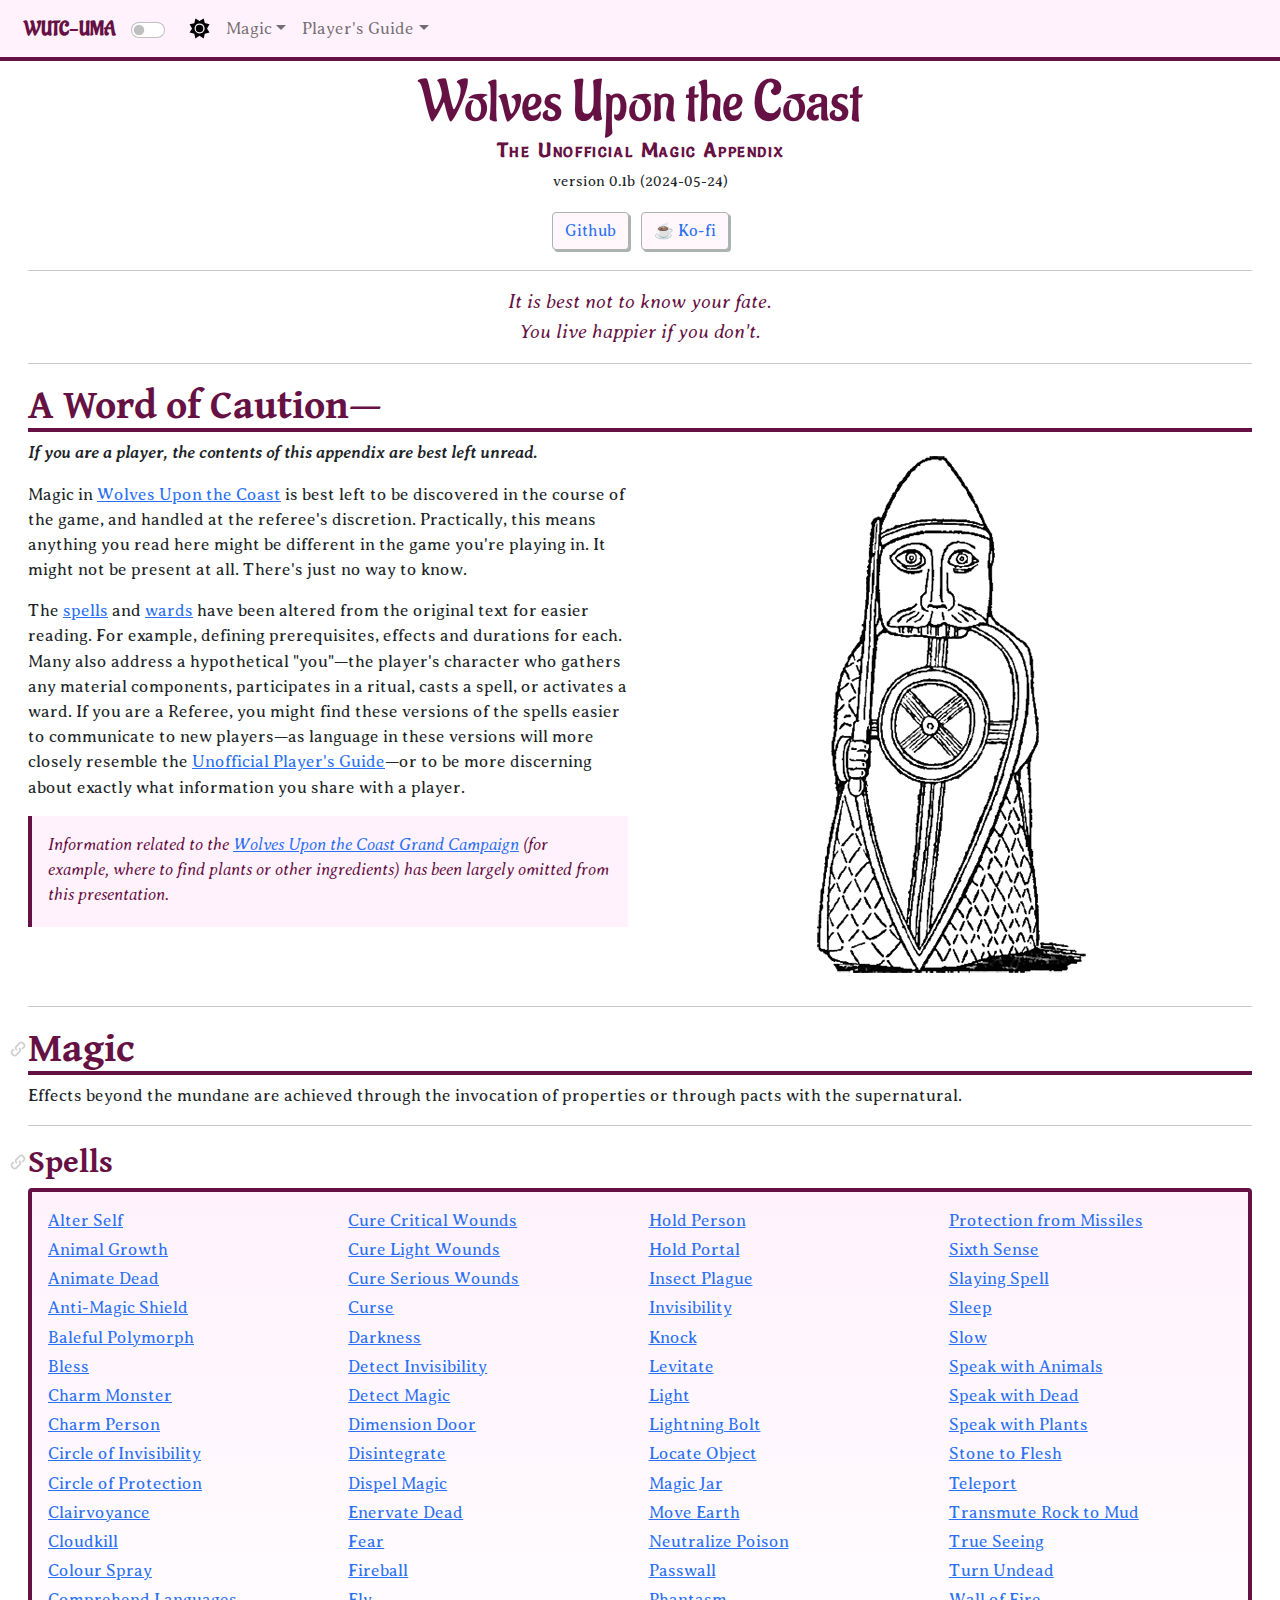
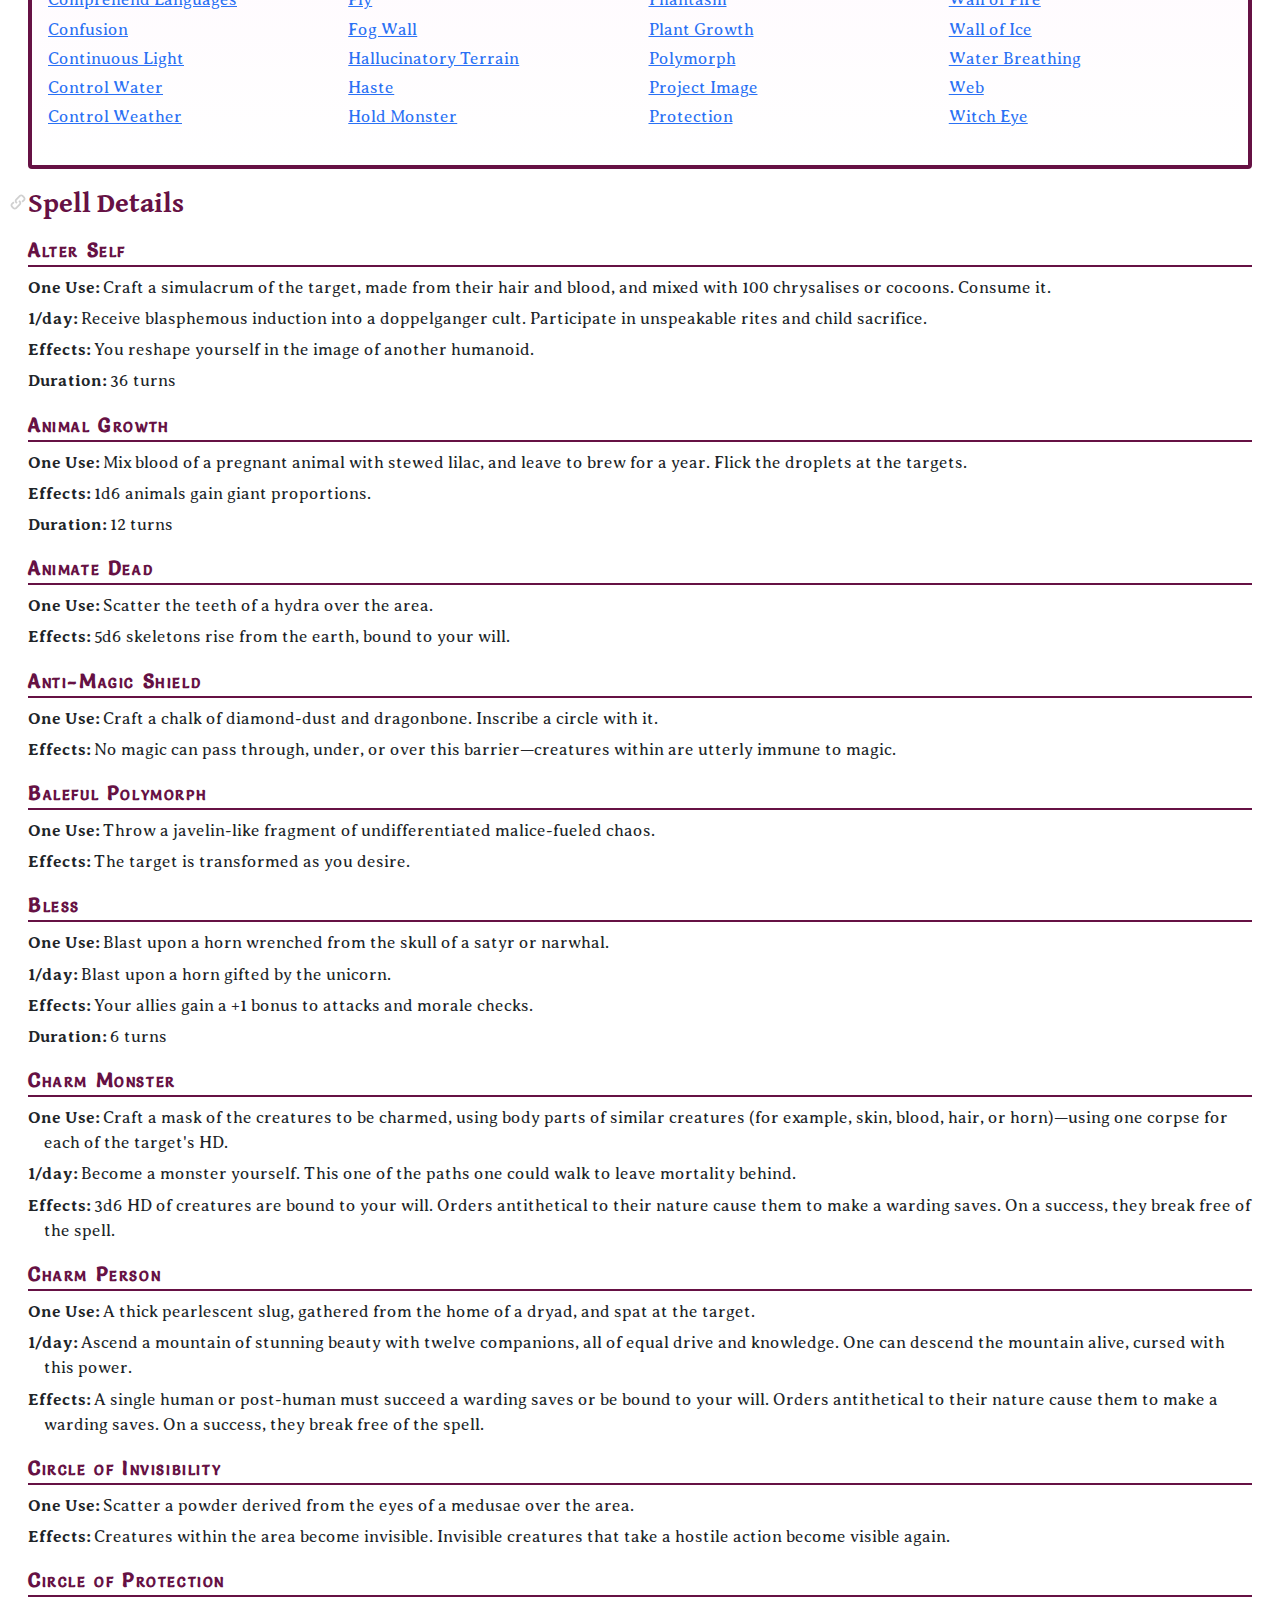
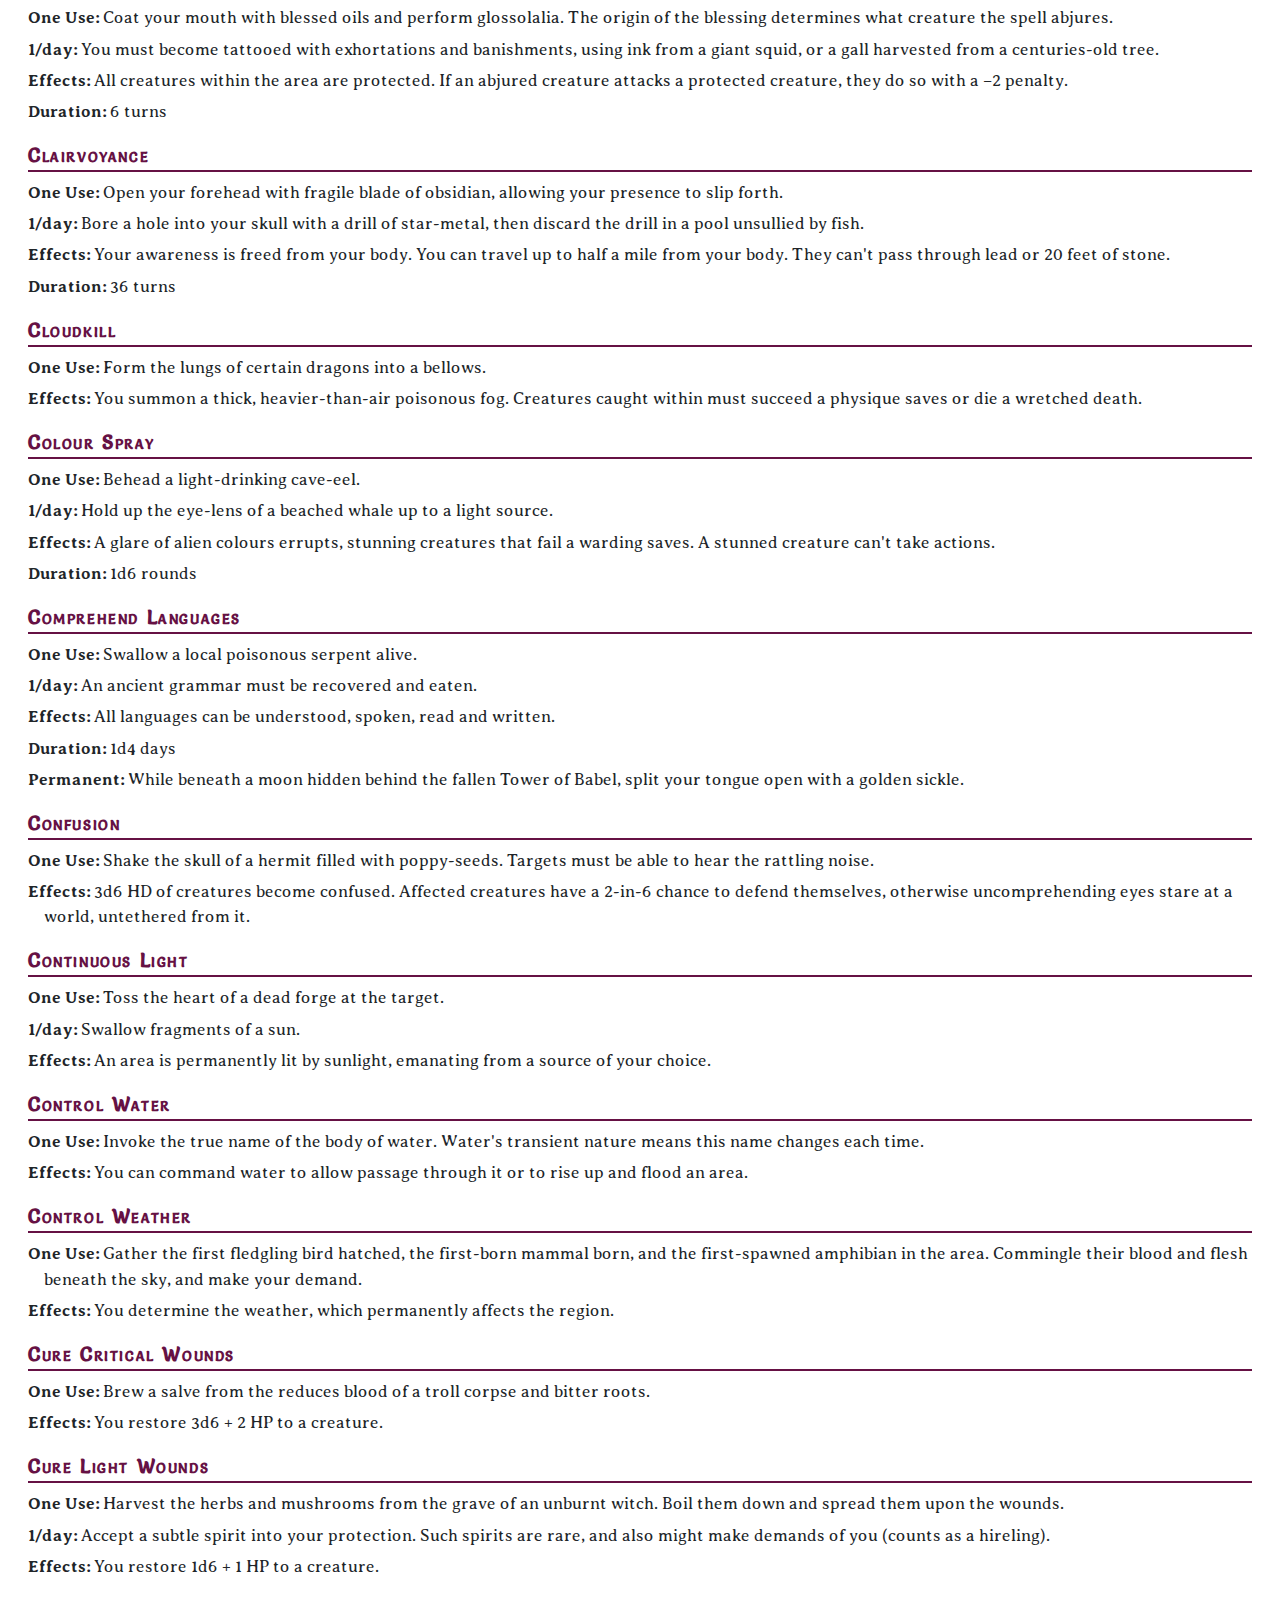
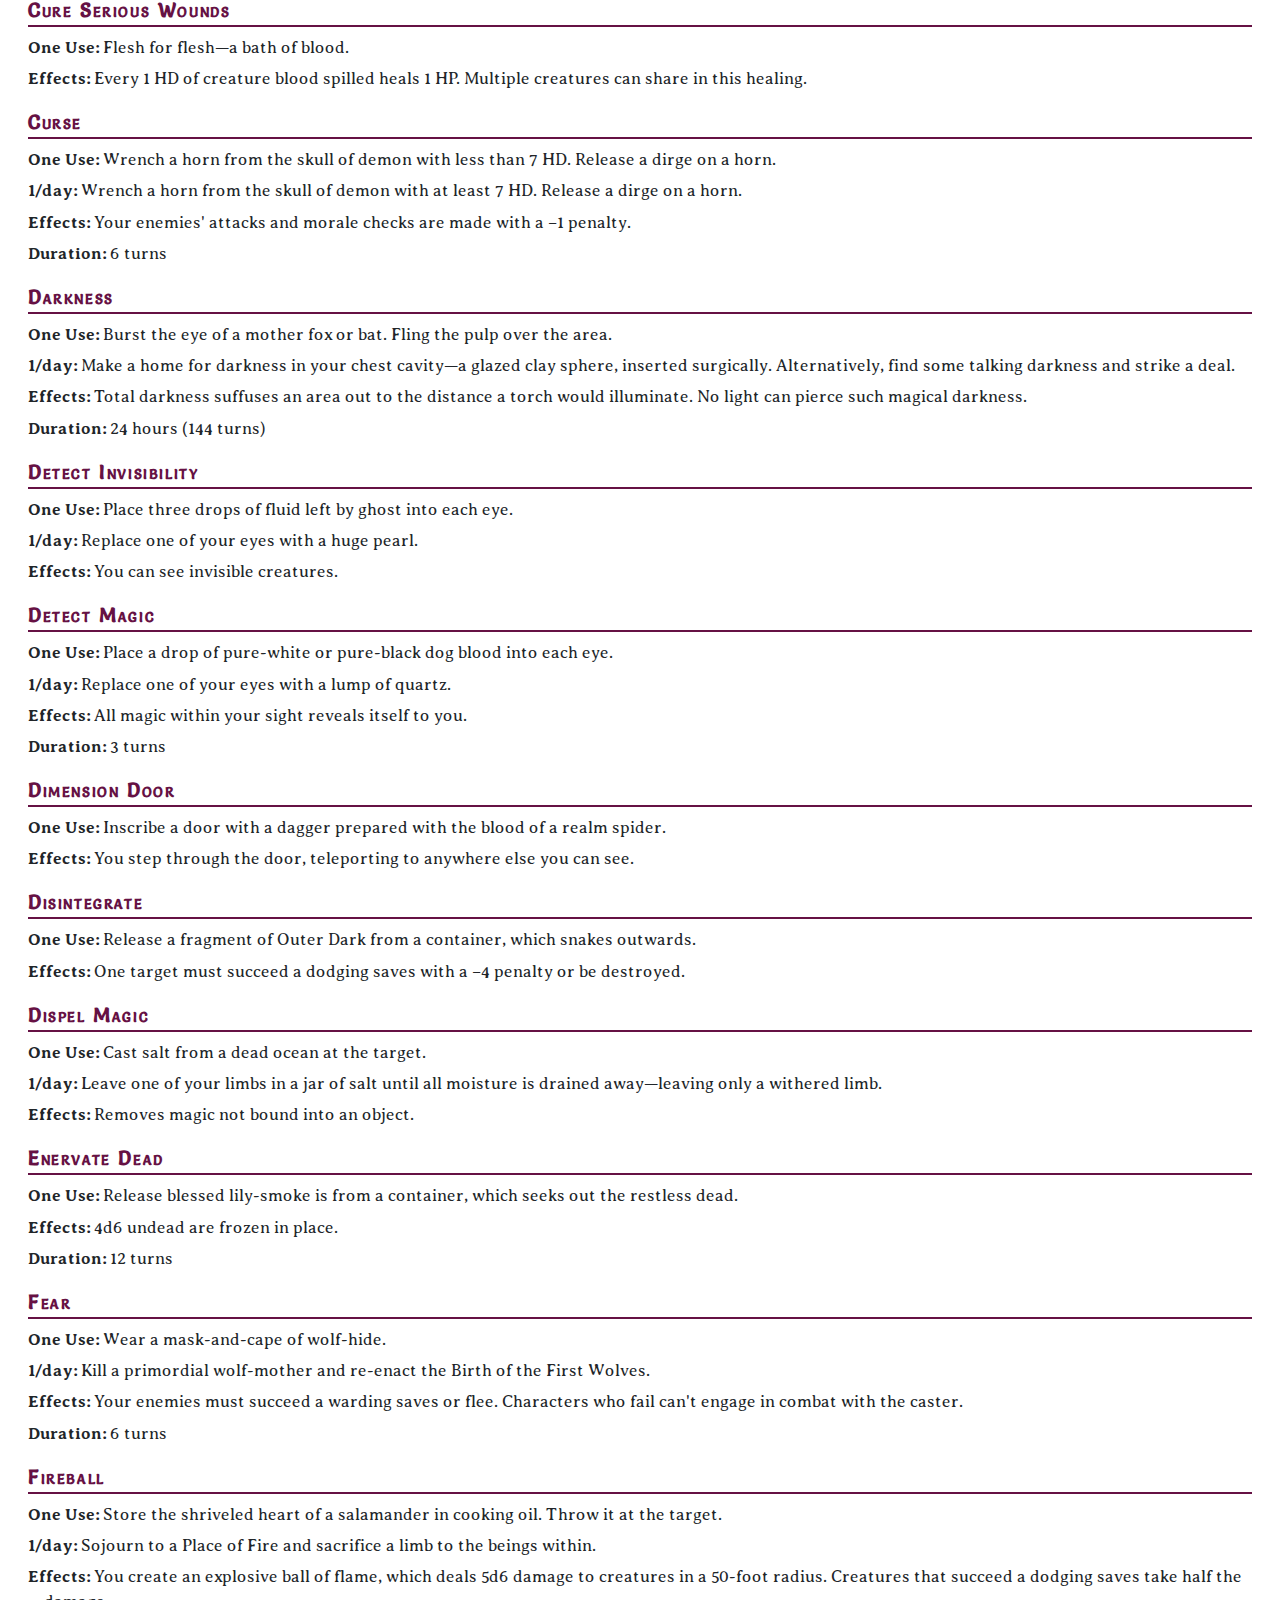
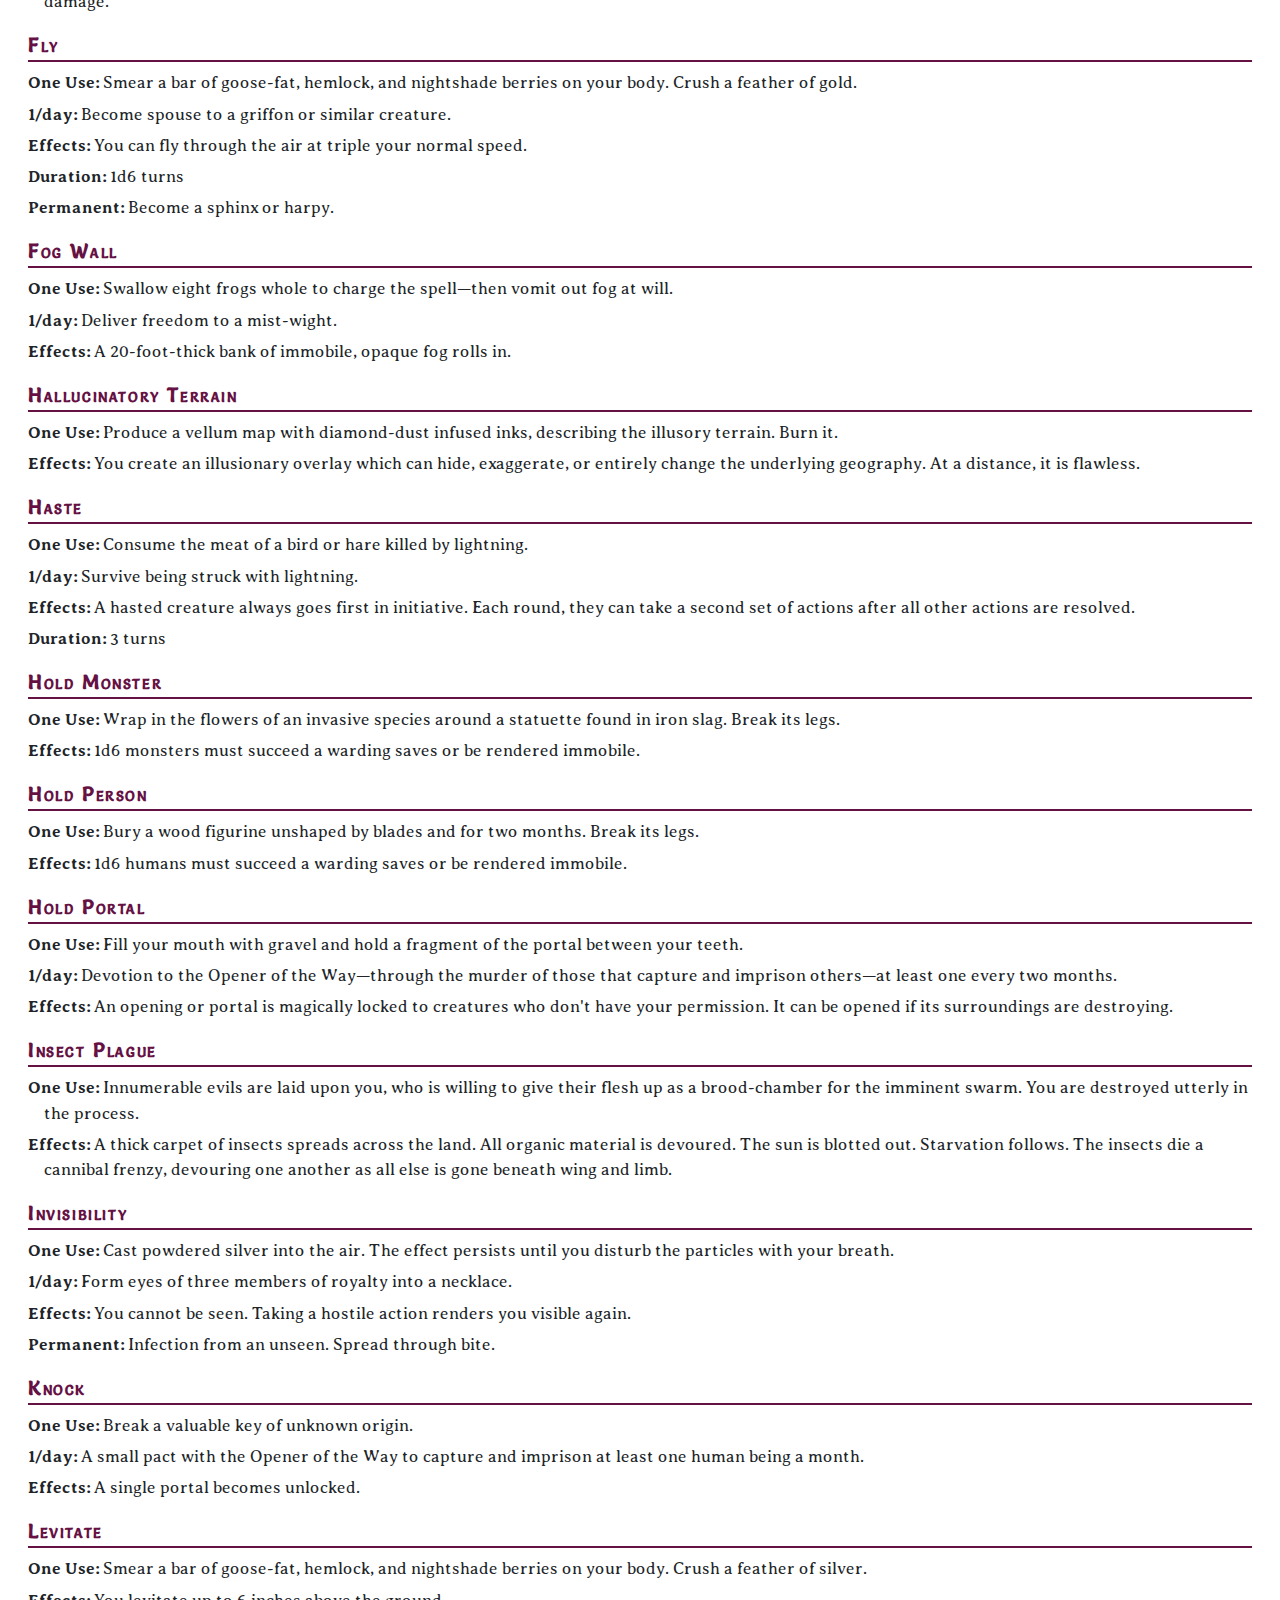
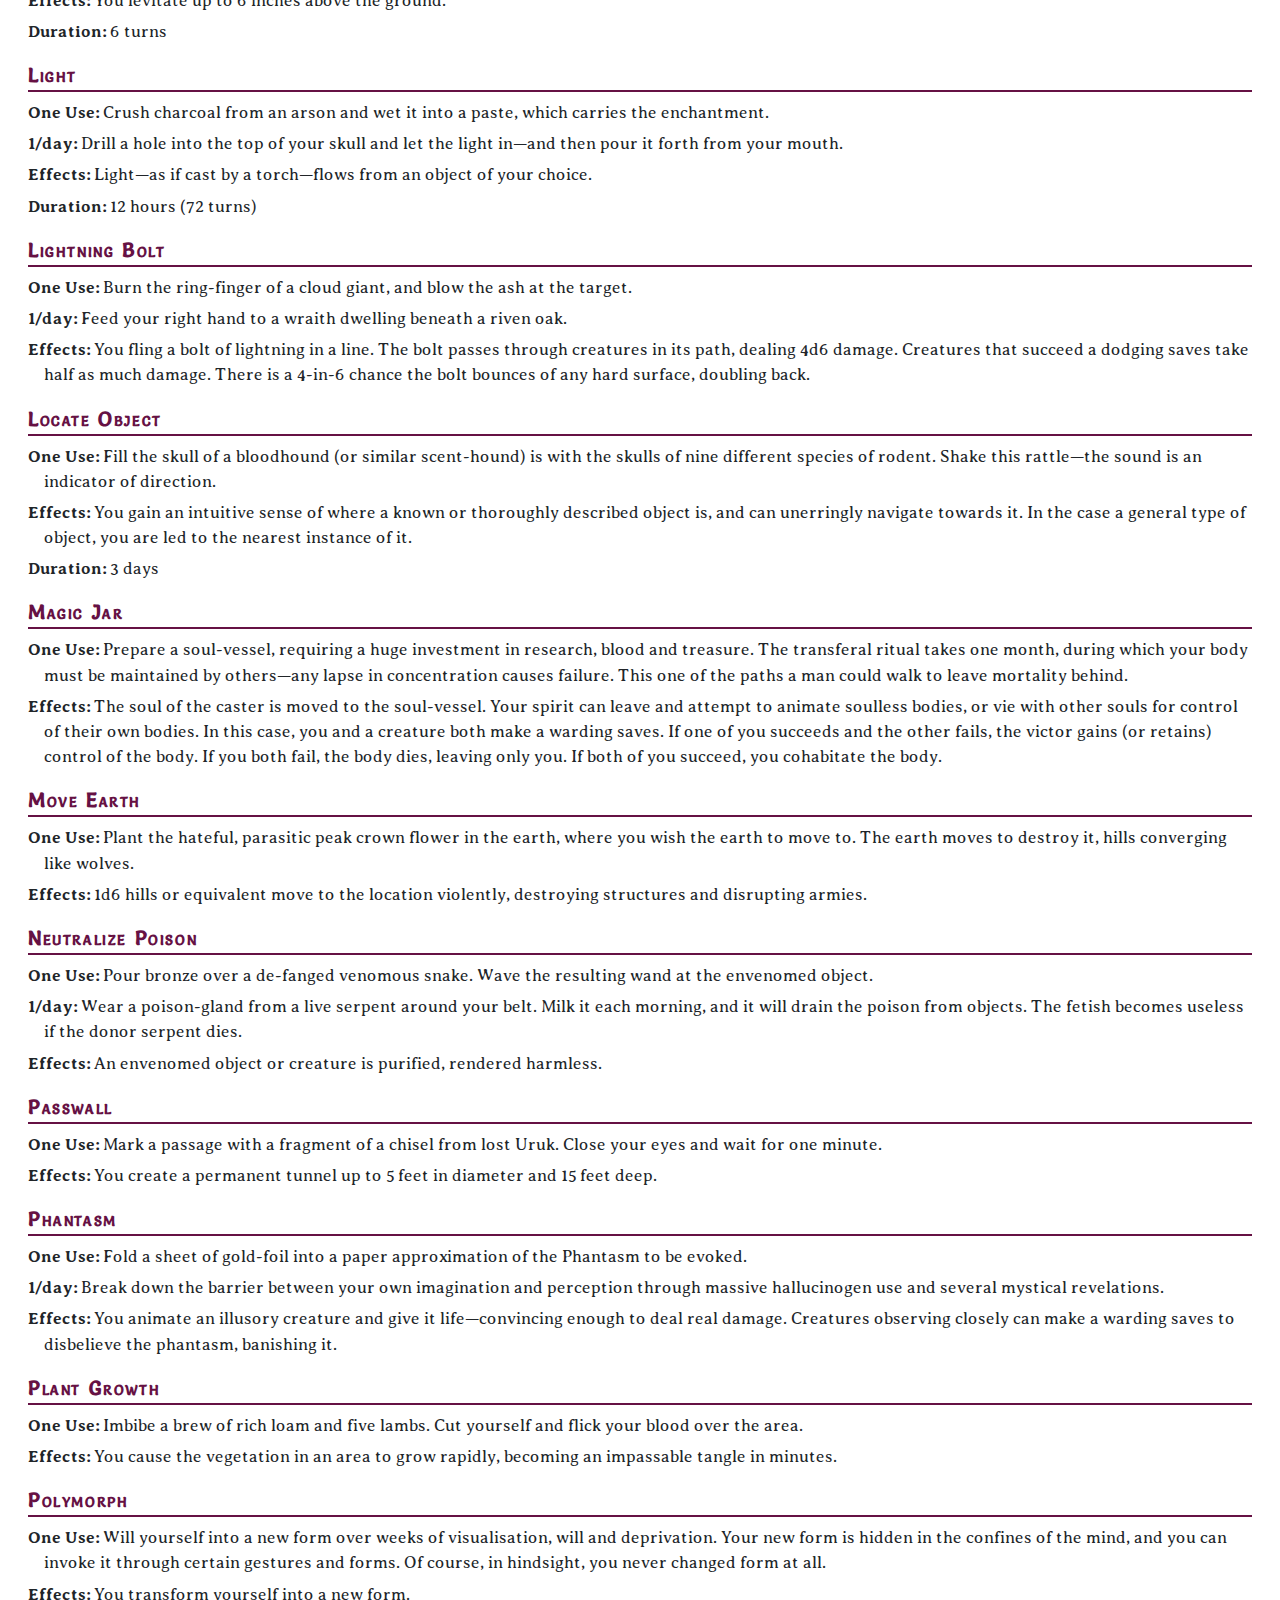
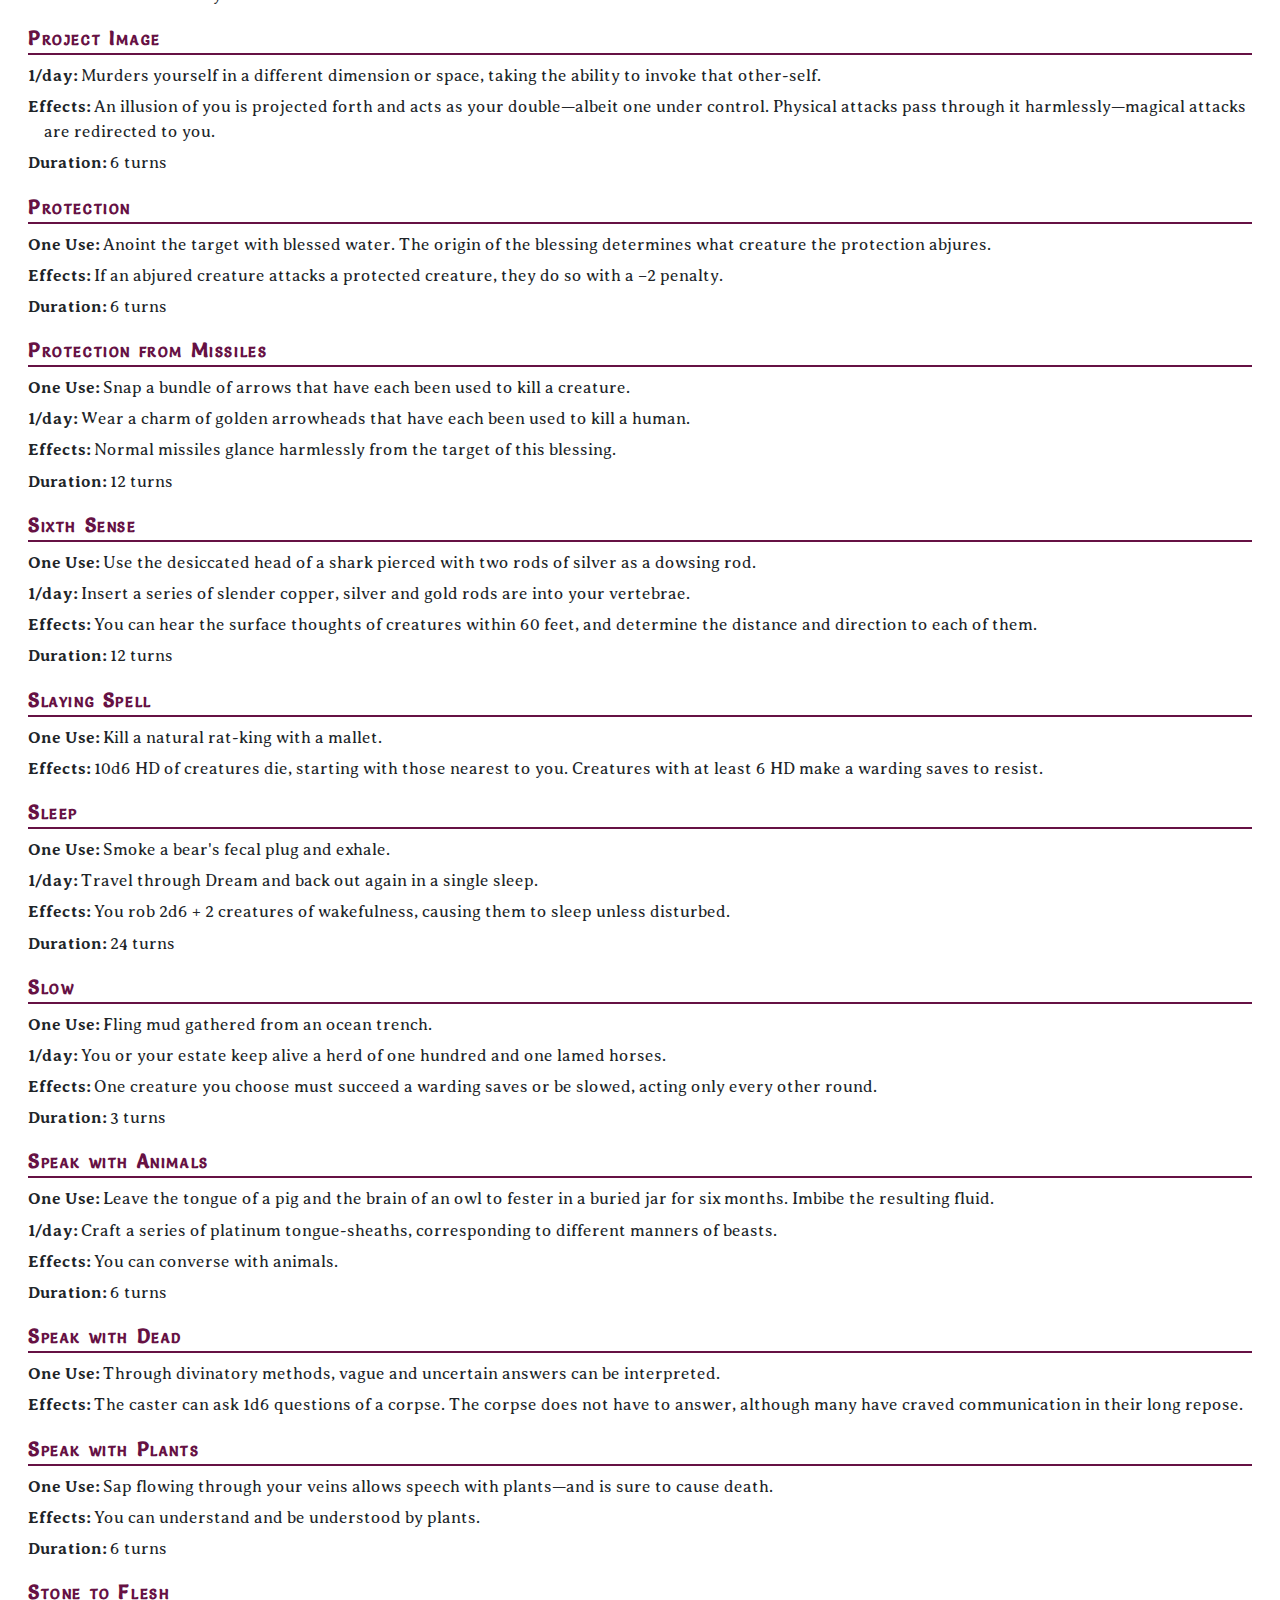
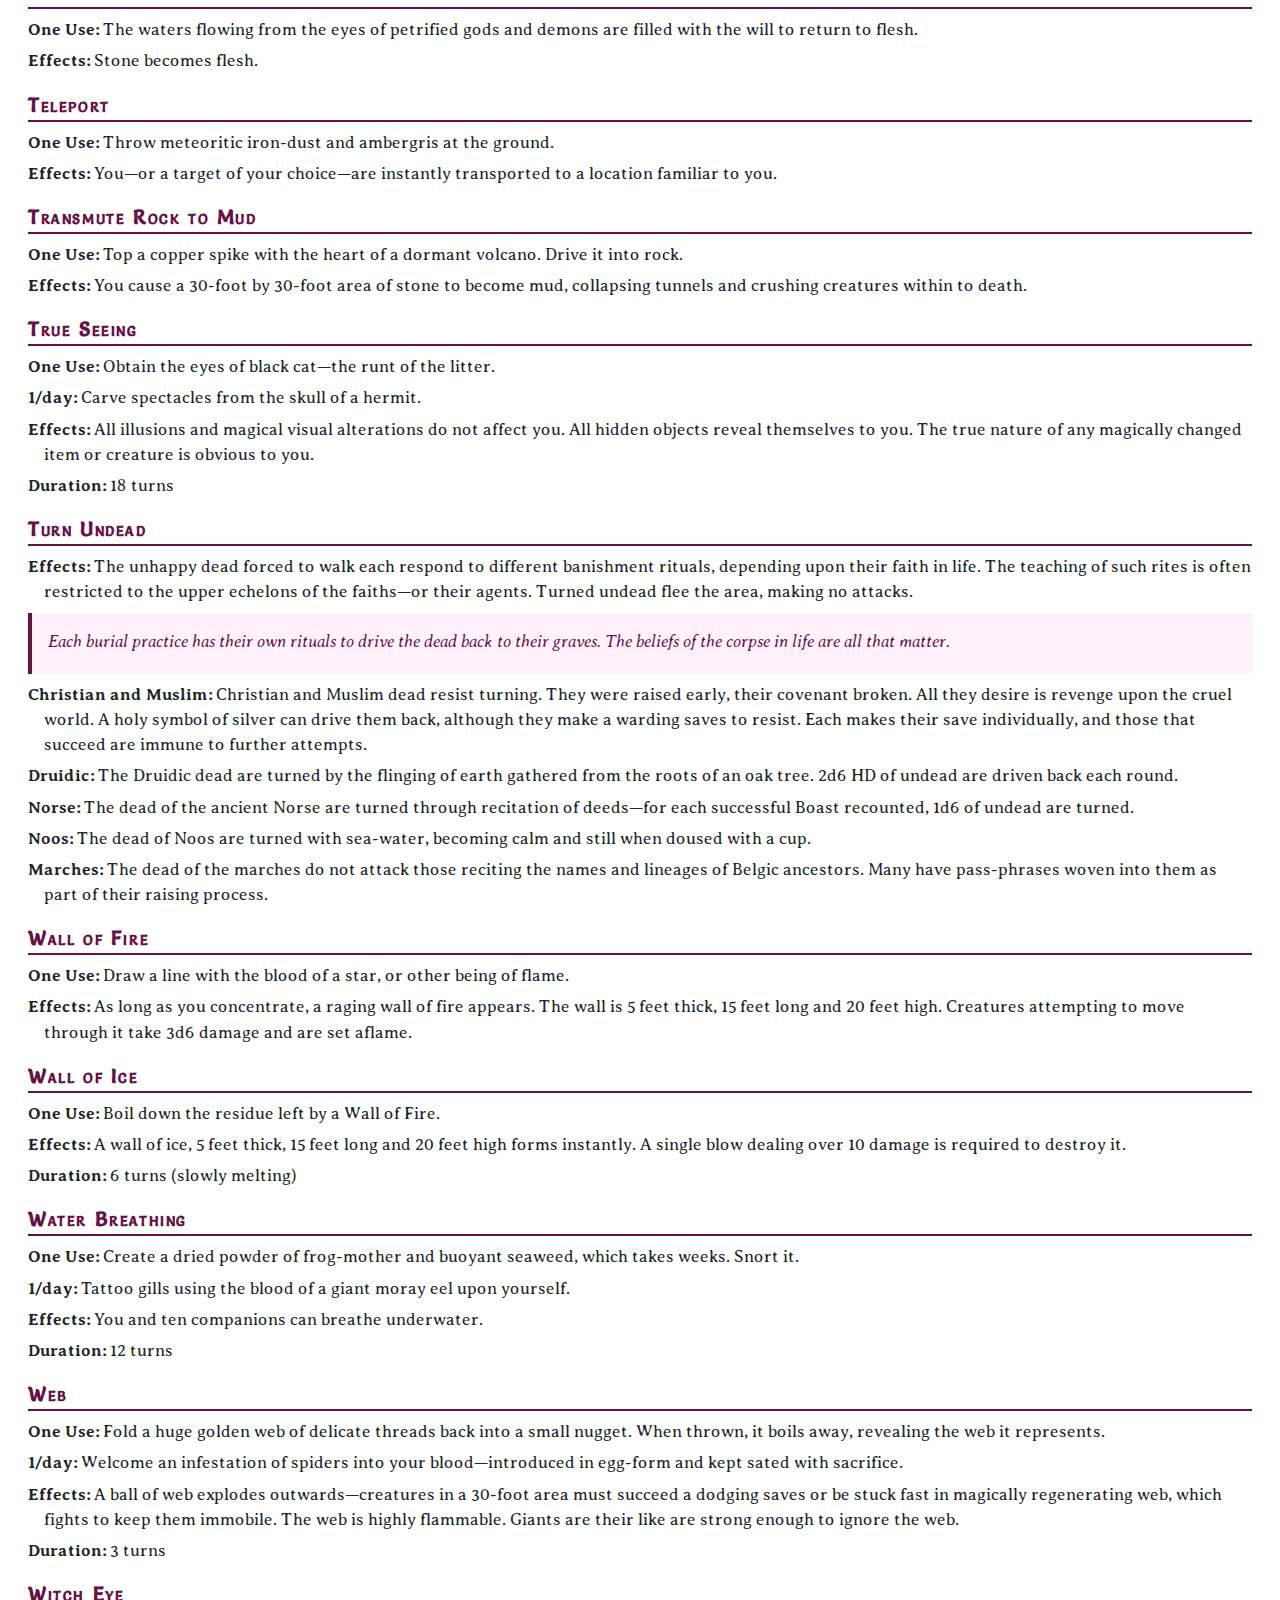
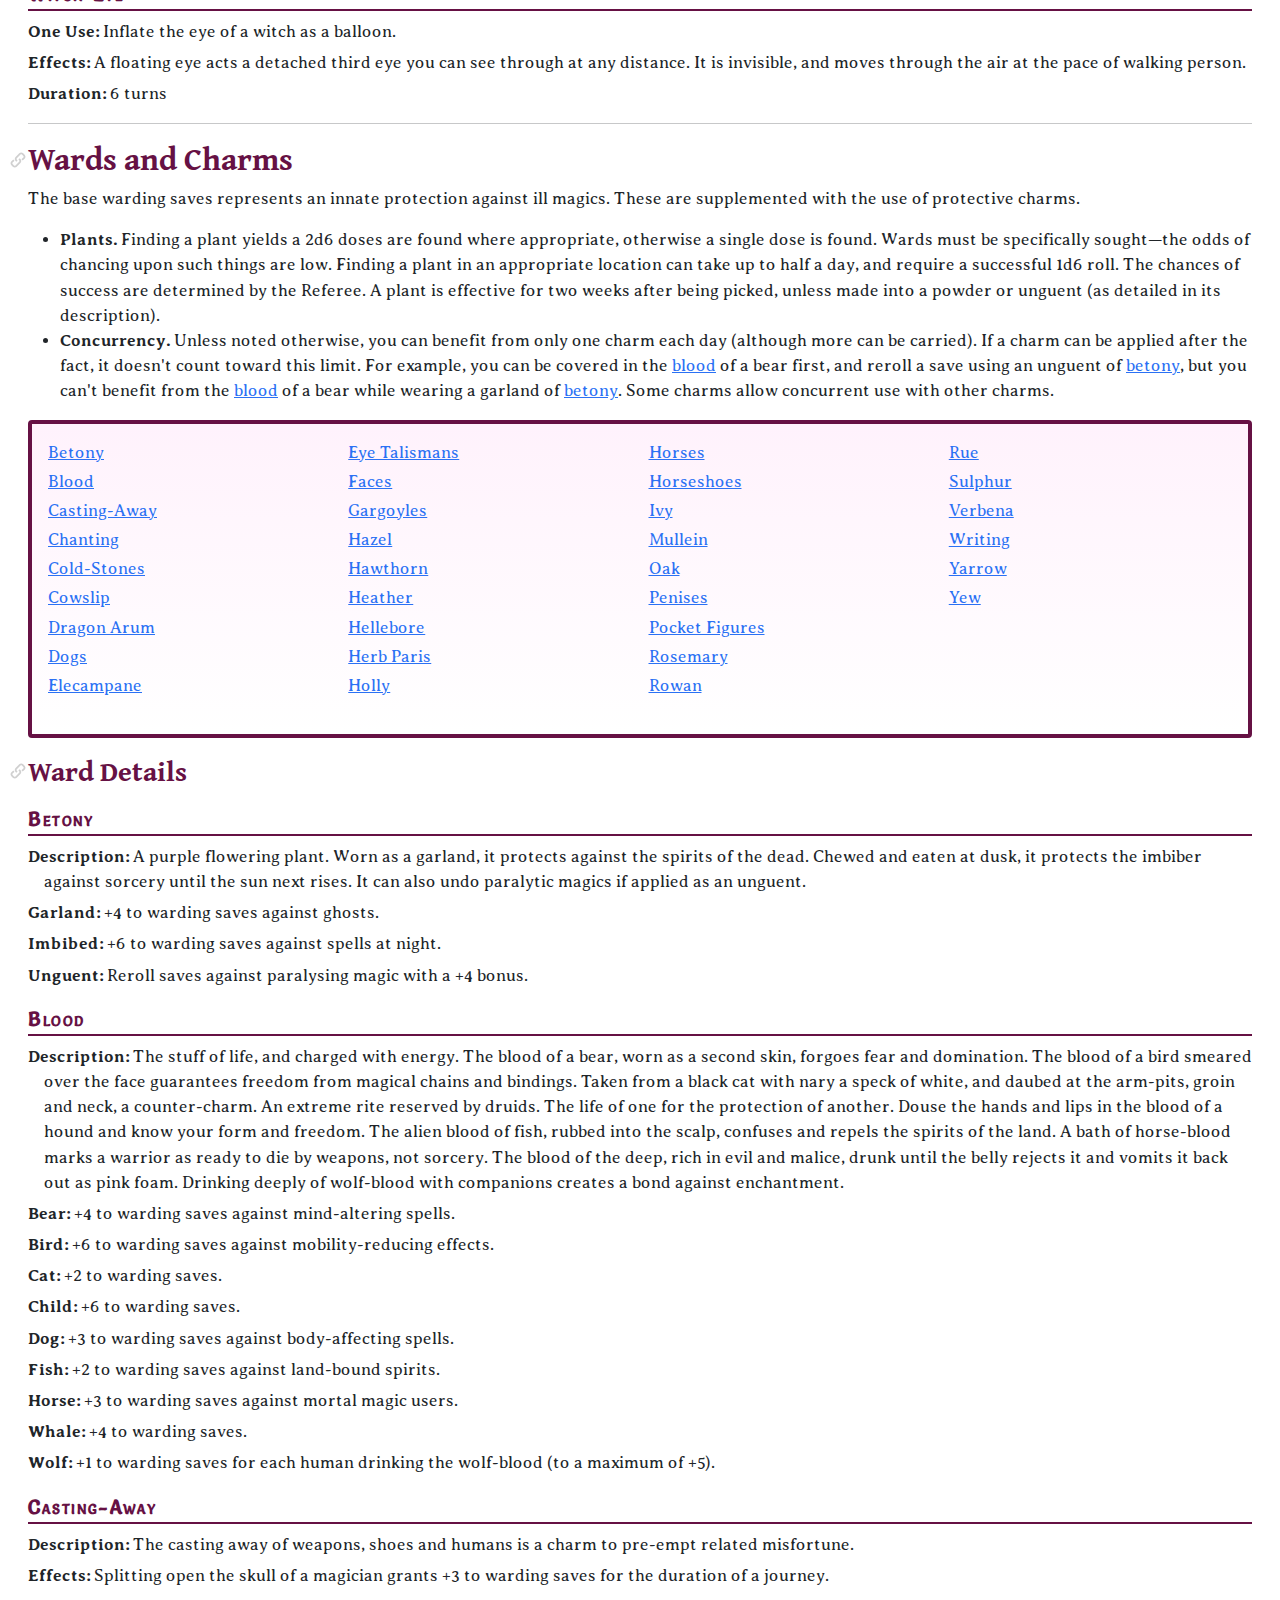
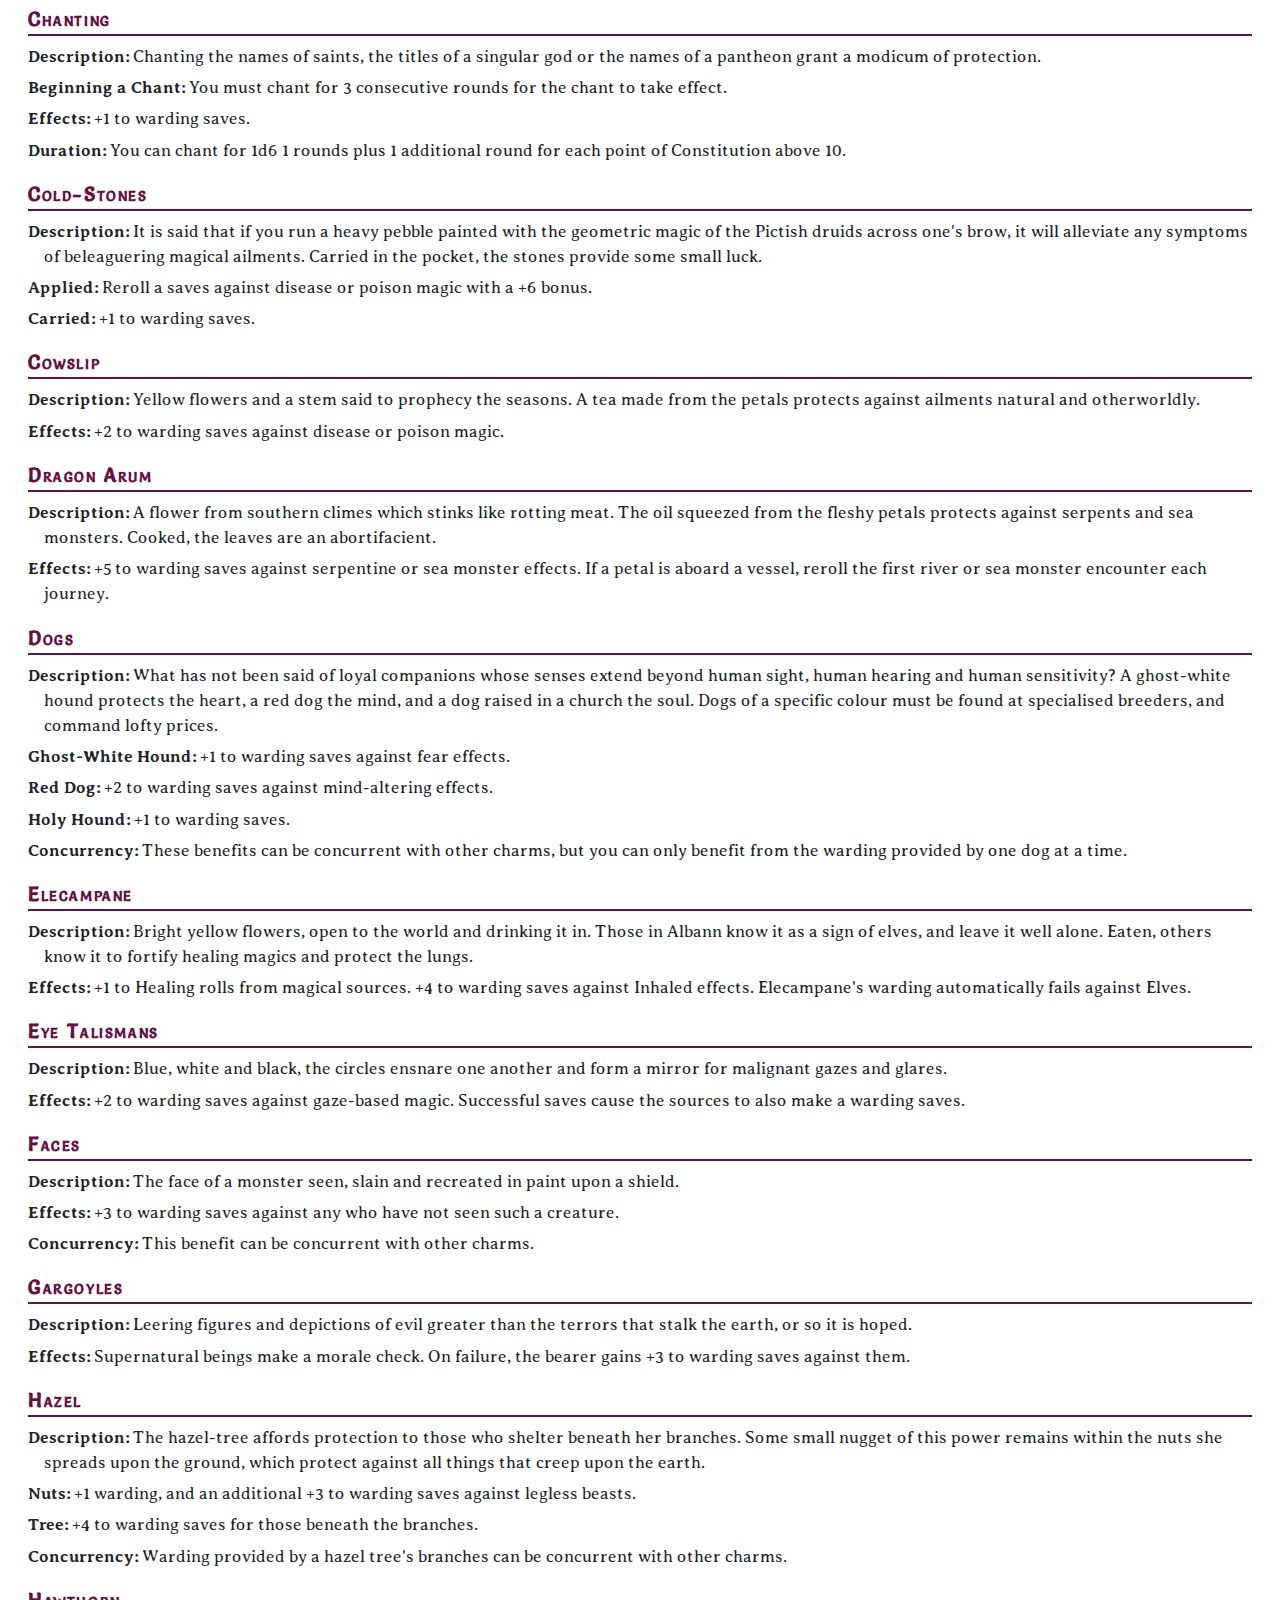
==== commit 3dacef1c: "color theming, iconography" ====
--- a/magic.html
+++ b/magic.html
@@ -11,6 +11,7 @@
 	<meta name="viewport" content="width=device-width, initial-scale=1, shrink-to-fit=no">
 	<link rel="stylesheet" href="css/bootstrap.min.css">
 	<link rel="stylesheet" href="css/wutc.css">
+	<link rel="stylesheet" href="css/wutc-magic.css">
 	<link rel="manifest" href="manifest.json">
 	<link rel="apple-touch-icon" sizes="180x180" href="icon/apple-touch-icon.png">
 	<link rel="icon" type="image/png" sizes="32x32" href="icon/favicon-32x32.png">
@@ -57,7 +58,7 @@
 	Wolves Upon the Coast
 	<span class="wutc-subtitle">The Unofficial Magic Appendix</span>
 </h1>
-<p class="small text-center">version 0.1a (2024-05-24)</p>
+<p class="small text-center">version 0.1b (2024-05-24)</p>
 <ul class="list-inline text-center">
 	<!--
 	<li class="list-inline-item"><a class="btn btn-light mt-1 mb-1 theme-light border text-white" href="/pdfs/">Download PDF</a></li>
--- a/css/wutc-magic.css
+++ b/css/wutc-magic.css
@@ -0,0 +1,69 @@
+#wutc-navbar.theme-light .navbar-brand { color: #614; }
+#wutc-navbar.theme-dark .navbar-brand { color: #fff; }
+
+#wutc-navbar.theme-light { 
+	background-color: #fff2fc !important;
+	border-bottom: 0.25em solid #614;
+}
+#wutc-navbar.theme-dark { 
+	background-color: #614 !important;
+}
+
+body.theme-light { 
+	color: #000;
+	background-color: #064 !important;
+}
+body.theme-dark { 
+	color: #fff;
+	background-color: #032 !important;
+}
+button.theme-light, a.btn.theme-light { 
+	background-color: #fff7fb; 
+	border-color: #aab3ae !important; 
+	box-shadow: 2px 2px 0px 0px #aab3ae; 
+}
+
+/* color theming by part */
+.theme-light h1, 
+.theme-light h2, 
+.theme-light h3, 
+.theme-light h4, 
+.theme-light h5, 
+.theme-light h6, 
+.theme-light .wutc-quote,
+.theme-light .wutc-sidebar,
+.theme-light .wutc-detail-item {
+	color: #614;
+	border-color: #614;
+}
+.theme-dark h1, 
+.theme-dark h2, 
+.theme-dark h3, 
+.theme-dark h4, 
+.theme-dark h5, 
+.theme-dark h6, 
+.theme-dark .wutc-quote,
+.theme-dark .wutc-sidebar,
+.theme-dark .wutc-detail-item {
+	color: #d9c;
+	border-color: #614;
+}
+.theme-light .wutc-sidebar { 
+	background-color: #fff2fc;
+}
+
+/* alert */
+.alert { 
+	border: 0.25rem solid #614;
+}
+.theme-light .alert { background-image: linear-gradient(180deg, #fff2fc, #ffffff); }
+
+body.theme-light .tooltip-inner {
+	color: #000 !important;
+	border: 0.25rem solid #614;
+	background-color: #fff2fc;
+}
+body.theme-dark .tooltip-inner {
+	color: #fff !important;
+	border: 0.25rem solid #614;
+}
